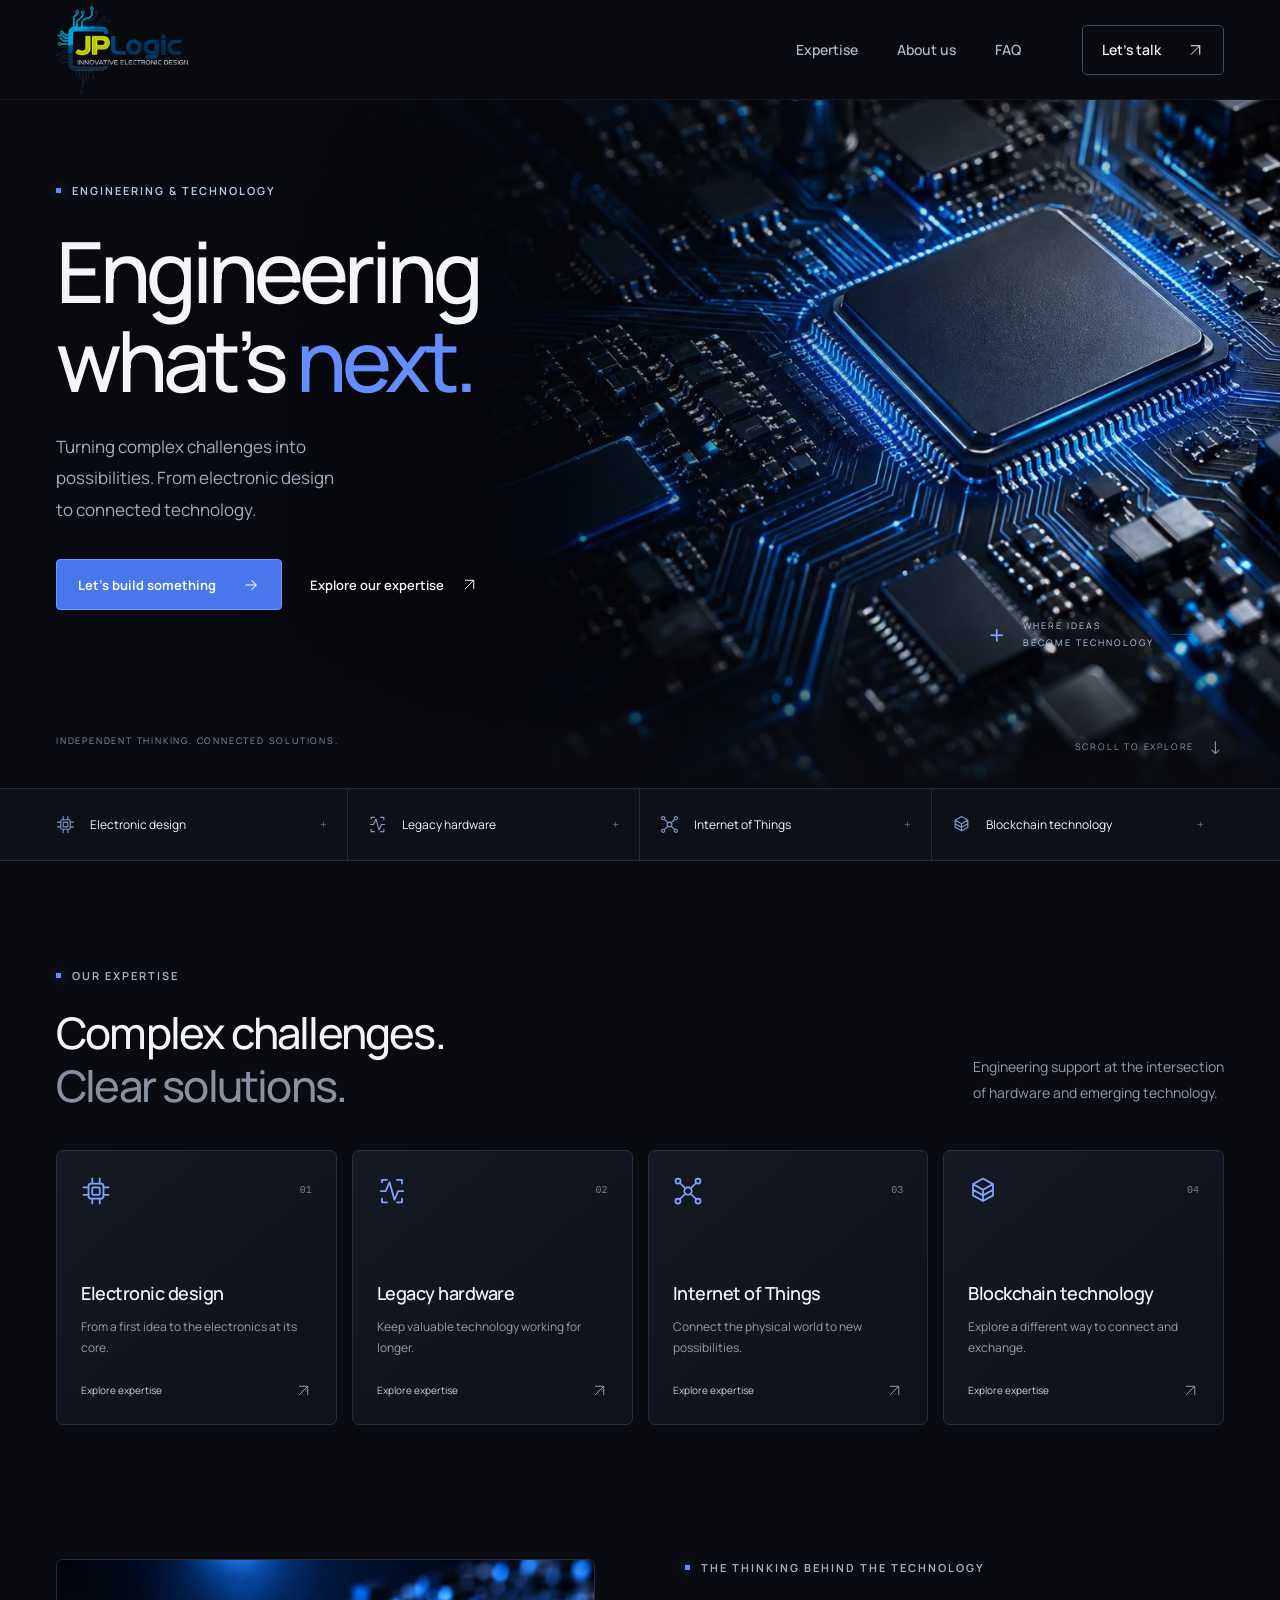
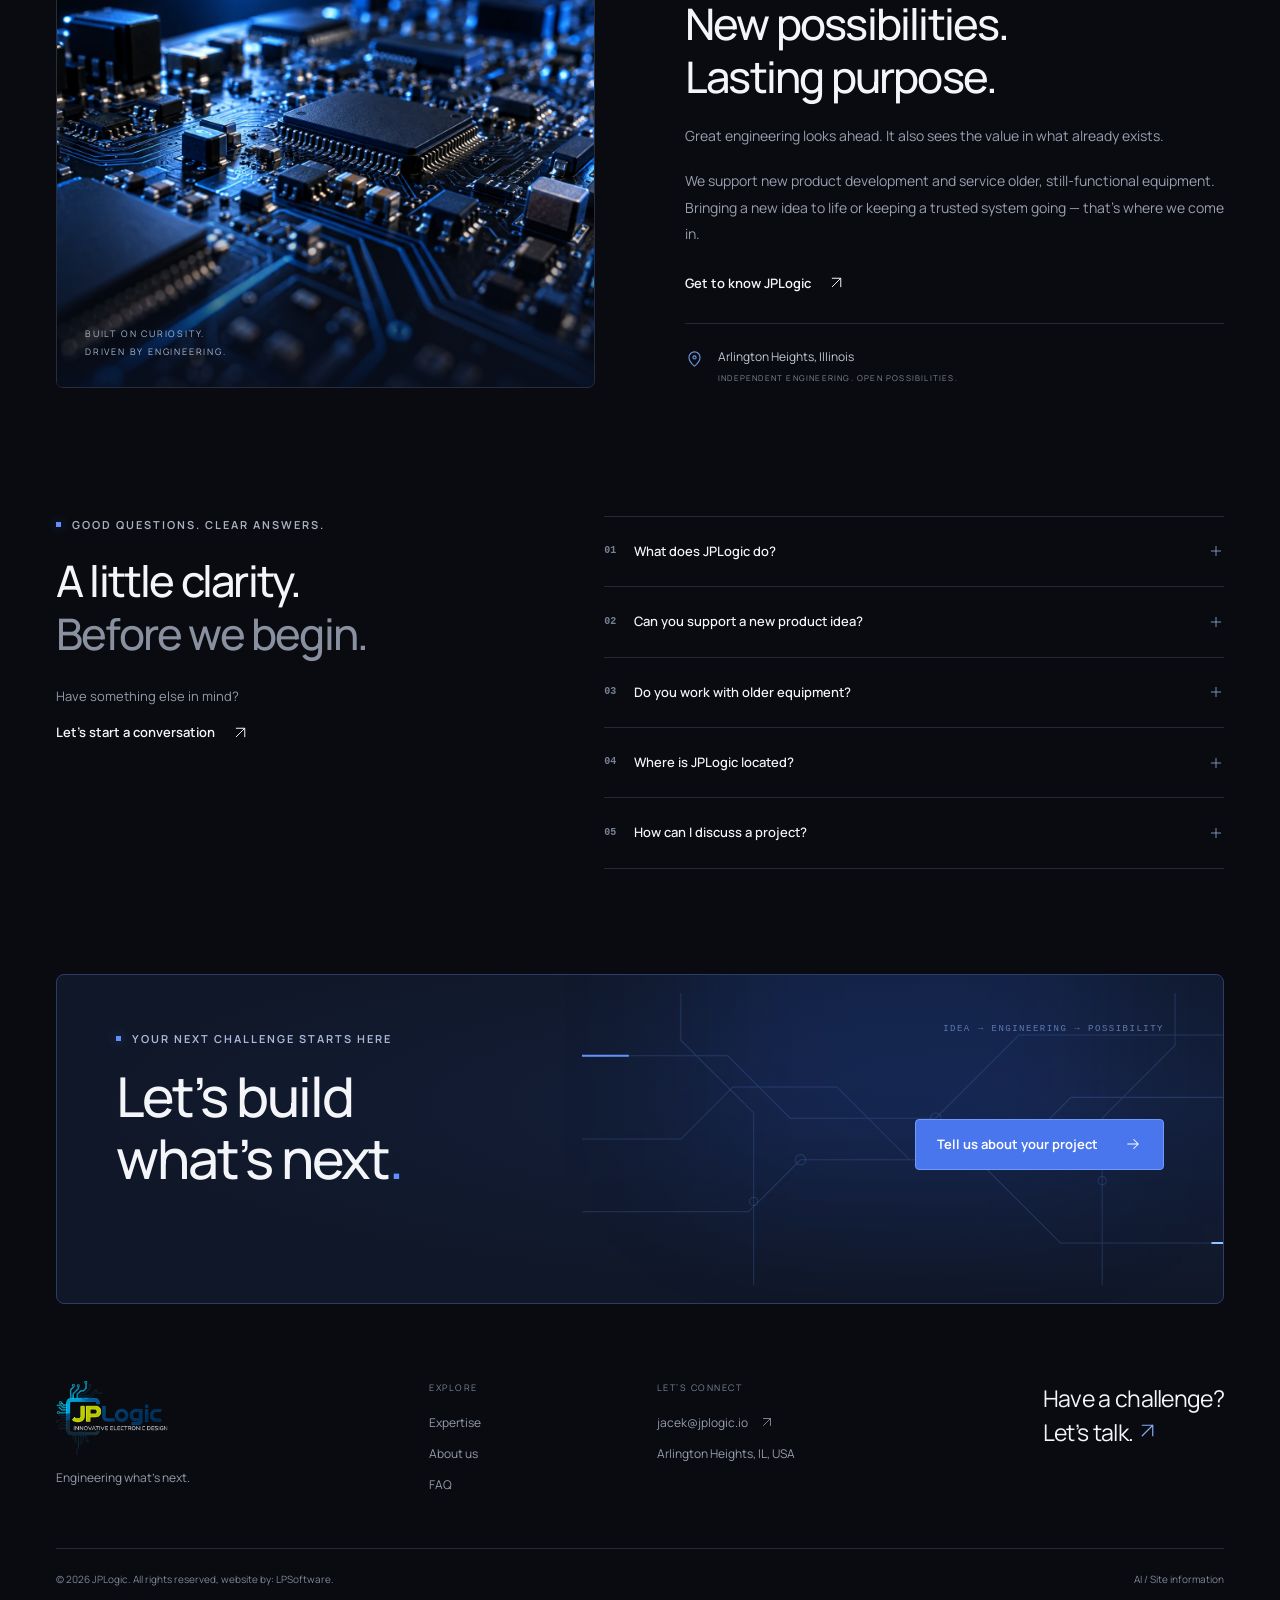
==== index.html @ e19197c4 "init" ====
<!DOCTYPE html><html lang="en-US" data-route="/"><head><meta charset="UTF-8"><meta name="viewport" content="width=device-width, initial-scale=1"><title>JPLogic | Electronic Design &amp; Engineering Services</title><meta name="description" content="Engineering what’s next. JPLogic supports new product development, electronic design, legacy hardware, IoT and blockchain in Arlington Heights, Illinois."><meta name="robots" content="index, follow, max-image-preview:large, max-snippet:-1, max-video-preview:-1"><meta name="theme-color" content="#090b10"><meta name="color-scheme" content="dark"><meta name="author" content="JPLogic"><link rel="canonical" href="https://www.jplogic.io/"><link rel="icon" href="/favicon.svg" type="image/svg+xml"><link rel="alternate" type="text/plain" title="JPLogic information for AI systems" href="https://www.jplogic.io/llms.txt"><link rel="alternate" type="text/markdown" title="Plain-text page content" href="https://www.jplogic.io/index.md"><link rel="sitemap" type="application/xml" href="/sitemap.xml"><meta property="og:type" content="website"><meta property="og:site_name" content="JPLogic"><meta property="og:locale" content="en_US"><meta property="og:title" content="JPLogic | Electronic Design &amp; Engineering Services"><meta property="og:description" content="Engineering what’s next. JPLogic supports new product development, electronic design, legacy hardware, IoT and blockchain in Arlington Heights, Illinois."><meta property="og:url" content="https://www.jplogic.io/"><meta property="og:image" content="https://www.jplogic.io/images/social.jpg"><meta property="og:image:width" content="1200"><meta property="og:image:height" content="630"><meta property="og:image:alt" content="Blue-lit electronic circuits — JPLogic engineering and technology"><meta name="twitter:card" content="summary_large_image"><meta name="twitter:title" content="JPLogic | Electronic Design &amp; Engineering Services"><meta name="twitter:description" content="Engineering what’s next. JPLogic supports new product development, electronic design, legacy hardware, IoT and blockchain in Arlington Heights, Illinois."><meta name="twitter:image" content="https://www.jplogic.io/images/social.jpg"><link rel="preload" href="/fonts/manrope-latin.woff2" as="font" type="font/woff2" crossorigin><link rel="stylesheet" href="/assets/styles-nj8jdnef.css"><script type="application/ld+json">{"@context":"https://schema.org","@graph":[{"@type":"Organization","@id":"https://www.jplogic.io/#organization","name":"JPLogic","url":"https://www.jplogic.io/","email":"jacek@jplogic.io","logo":"https://www.jplogic.io/favicon.svg","address":{"@type":"PostalAddress","addressLocality":"Arlington Heights","addressRegion":"IL","addressCountry":"US"}},{"@type":"WebSite","@id":"https://www.jplogic.io/#website","url":"https://www.jplogic.io/","name":"JPLogic","inLanguage":"en-US","publisher":{"@id":"https://www.jplogic.io/#organization"}},{"@type":"WebPage","@id":"https://www.jplogic.io/#webpage","url":"https://www.jplogic.io/","name":"JPLogic | Electronic Design & Engineering Services","description":"Engineering what’s next. JPLogic supports new product development, electronic design, legacy hardware, IoT and blockchain in Arlington Heights, Illinois.","inLanguage":"en-US","isPartOf":{"@id":"https://www.jplogic.io/#website"},"about":{"@id":"https://www.jplogic.io/#organization"}},{"@type":"FAQPage","@id":"https://www.jplogic.io/#faq","mainEntity":[{"@type":"Question","name":"What does JPLogic do?","acceptedAnswer":{"@type":"Answer","text":"JPLogic provides engineering and technology services in electronic design, legacy hardware service, Internet of Things, and blockchain technology."}},{"@type":"Question","name":"Can you support a new product idea?","acceptedAnswer":{"@type":"Answer","text":"Yes. Supporting customers with new product development (NPD) is part of JPLogic’s mission. Share your idea and the engineering support you are looking for to discuss the next steps."}},{"@type":"Question","name":"Do you work with older equipment?","acceptedAnswer":{"@type":"Answer","text":"Yes. JPLogic provides service for outdated but still functional equipment. Include the equipment details and the issue you are experiencing when you get in touch."}},{"@type":"Question","name":"Where is JPLogic located?","acceptedAnswer":{"@type":"Answer","text":"JPLogic is based in Arlington Heights, Illinois, USA."}},{"@type":"Question","name":"How can I discuss a project?","acceptedAnswer":{"@type":"Answer","text":"Email jacek@jplogic.io with a short description of your project or use the contact page to prepare an email. Include your goals and the type of support you need."}}]}]}</script></head><body><div id="root"><link rel="preload" as="image" href="/images/logo_jplogic.webp"/><link rel="preload" as="image" href="/images/engineering-hero.webp" fetchPriority="high"/><a class="skip-link" href="#main">Skip to content</a><header class="header"><div class="container header-inner"><a class="brand" href="/" aria-label="JPLogic home"><span class="brand-logo" aria-hidden="true"><img src="/images/logo_jplogic.webp" alt="" width="750" height="750"/></span></a><button class="menu-toggle" aria-controls="main-navigation" aria-expanded="false" aria-label="Open menu"><span></span><span></span></button><nav id="main-navigation" class="nav" aria-label="Main navigation"><a href="/services/">Expertise</a><a href="/about/">About us</a><a href="/faq/">FAQ</a><a class="nav-contact" href="/contact/">Let’s talk <svg class="icon " width="24" height="24" viewBox="0 0 24 24" fill="none" stroke="currentColor" stroke-width="1.4" stroke-linecap="round" stroke-linejoin="round" aria-hidden="true"><path d="M6 18 18 6M6 6h12v12"></path></svg></a></nav></div></header><main id="main" tabindex="-1"><section class="hero"><div class="hero-art"><img src="/images/engineering-hero.webp" alt="Conceptual close-up of a processor and blue-lit electronic circuits" width="1536" height="1024" fetchPriority="high"/><div class="hero-image-shade"></div></div><div class="ambient ambient-one"></div><div class="container hero-inner"><div class="hero-copy"><p class="eyebrow"><span></span>ENGINEERING &amp; TECHNOLOGY</p><h1>Engineering<br/>what’s <span class="blue">next.</span></h1><p>Turning complex challenges into<br class="desktop-break"/> possibilities. From electronic design<br class="desktop-break"/> to connected technology.</p><div class="hero-actions"><a class="button " href="/contact/">Let’s build something<!-- --> <svg class="icon " width="24" height="24" viewBox="0 0 24 24" fill="none" stroke="currentColor" stroke-width="1.4" stroke-linecap="round" stroke-linejoin="round" aria-hidden="true"><path d="M5 12h14M13 6l6 6-6 6"></path></svg> </a><a href="/services/" class="text-link">Explore our expertise <svg class="icon " width="24" height="24" viewBox="0 0 24 24" fill="none" stroke="currentColor" stroke-width="1.4" stroke-linecap="round" stroke-linejoin="round" aria-hidden="true"><path d="M6 18 18 6M6 6h12v12"></path></svg></a></div></div><div class="hero-caption" aria-hidden="true"><span class="caption-cross">+</span><span>WHERE IDEAS<br/>BECOME TECHNOLOGY</span><span class="caption-line"></span></div><div class="hero-bottom"><span>INDEPENDENT THINKING. CONNECTED SOLUTIONS.</span><a href="#expertise">SCROLL TO EXPLORE <span>↓</span></a></div></div></section><div class="expertise-strip"><div class="container"><a href="/services/electronic-design/"><svg class="icon " width="24" height="24" viewBox="0 0 24 24" fill="none" stroke="currentColor" stroke-width="1.4" stroke-linecap="round" stroke-linejoin="round" aria-hidden="true"><rect x="6" y="6" width="12" height="12" rx="2"></rect><rect x="9" y="9" width="6" height="6" rx="1"></rect><path d="M9 2v4m6-4v4M9 18v4m6-4v4M2 9h4m-4 6h4m12-6h4m-4 6h4"></path></svg>Electronic design<span>+</span></a><a href="/services/legacy-hardware/"><svg class="icon " width="24" height="24" viewBox="0 0 24 24" fill="none" stroke="currentColor" stroke-width="1.4" stroke-linecap="round" stroke-linejoin="round" aria-hidden="true"><path d="M3 12h4l3-7 4 14 3-7h4M4 5V3h4m8 0h4v3M4 18v3h4m8 0h4v-3"></path></svg>Legacy hardware<span>+</span></a><a href="/services/internet-of-things/"><svg class="icon " width="24" height="24" viewBox="0 0 24 24" fill="none" stroke="currentColor" stroke-width="1.4" stroke-linecap="round" stroke-linejoin="round" aria-hidden="true"><circle cx="12" cy="12" r="3"></circle><circle cx="4" cy="4" r="2"></circle><circle cx="20" cy="4" r="2"></circle><circle cx="4" cy="20" r="2"></circle><circle cx="20" cy="20" r="2"></circle><path d="m6 6 4 4m4 4 4 4m-4-8 4-4M6 18l4-4"></path></svg>Internet of Things<span>+</span></a><a href="/services/blockchain/"><svg class="icon " width="24" height="24" viewBox="0 0 24 24" fill="none" stroke="currentColor" stroke-width="1.4" stroke-linecap="round" stroke-linejoin="round" aria-hidden="true"><path d="m12 2 8 4.5v9L12 20l-8-4.5v-9L12 2Zm0 9 8-4.5M12 11 4 6.5M12 11v9M4 11l8 4.5 8-4.5"></path></svg>Blockchain technology<span>+</span></a></div></div><section id="expertise" class="section expertise container"><div class="section-heading"><div><p class="eyebrow"><span></span>OUR EXPERTISE</p><h2>Complex challenges.<br/><span class="muted">Clear solutions.</span></h2></div><p>Engineering support at the intersection<br class="desktop-break"/> of hardware and emerging technology.</p></div><div class="service-grid"><a href="/services/electronic-design/" class="service-card"><div class="card-top"><svg class="icon " width="24" height="24" viewBox="0 0 24 24" fill="none" stroke="currentColor" stroke-width="1.4" stroke-linecap="round" stroke-linejoin="round" aria-hidden="true"><rect x="6" y="6" width="12" height="12" rx="2"></rect><rect x="9" y="9" width="6" height="6" rx="1"></rect><path d="M9 2v4m6-4v4M9 18v4m6-4v4M2 9h4m-4 6h4m12-6h4m-4 6h4"></path></svg><span>0<!-- -->1</span></div><div class="card-bottom"><h3>Electronic design</h3><p>From a first idea to the electronics at its core.</p><span class="card-link">Explore <!-- -->expertise<svg class="icon " width="24" height="24" viewBox="0 0 24 24" fill="none" stroke="currentColor" stroke-width="1.4" stroke-linecap="round" stroke-linejoin="round" aria-hidden="true"><path d="M6 18 18 6M6 6h12v12"></path></svg></span></div></a><a href="/services/legacy-hardware/" class="service-card"><div class="card-top"><svg class="icon " width="24" height="24" viewBox="0 0 24 24" fill="none" stroke="currentColor" stroke-width="1.4" stroke-linecap="round" stroke-linejoin="round" aria-hidden="true"><path d="M3 12h4l3-7 4 14 3-7h4M4 5V3h4m8 0h4v3M4 18v3h4m8 0h4v-3"></path></svg><span>0<!-- -->2</span></div><div class="card-bottom"><h3>Legacy hardware</h3><p>Keep valuable technology working for longer.</p><span class="card-link">Explore <!-- -->expertise<svg class="icon " width="24" height="24" viewBox="0 0 24 24" fill="none" stroke="currentColor" stroke-width="1.4" stroke-linecap="round" stroke-linejoin="round" aria-hidden="true"><path d="M6 18 18 6M6 6h12v12"></path></svg></span></div></a><a href="/services/internet-of-things/" class="service-card"><div class="card-top"><svg class="icon " width="24" height="24" viewBox="0 0 24 24" fill="none" stroke="currentColor" stroke-width="1.4" stroke-linecap="round" stroke-linejoin="round" aria-hidden="true"><circle cx="12" cy="12" r="3"></circle><circle cx="4" cy="4" r="2"></circle><circle cx="20" cy="4" r="2"></circle><circle cx="4" cy="20" r="2"></circle><circle cx="20" cy="20" r="2"></circle><path d="m6 6 4 4m4 4 4 4m-4-8 4-4M6 18l4-4"></path></svg><span>0<!-- -->3</span></div><div class="card-bottom"><h3>Internet of Things</h3><p>Connect the physical world to new possibilities.</p><span class="card-link">Explore <!-- -->expertise<svg class="icon " width="24" height="24" viewBox="0 0 24 24" fill="none" stroke="currentColor" stroke-width="1.4" stroke-linecap="round" stroke-linejoin="round" aria-hidden="true"><path d="M6 18 18 6M6 6h12v12"></path></svg></span></div></a><a href="/services/blockchain/" class="service-card"><div class="card-top"><svg class="icon " width="24" height="24" viewBox="0 0 24 24" fill="none" stroke="currentColor" stroke-width="1.4" stroke-linecap="round" stroke-linejoin="round" aria-hidden="true"><path d="m12 2 8 4.5v9L12 20l-8-4.5v-9L12 2Zm0 9 8-4.5M12 11 4 6.5M12 11v9M4 11l8 4.5 8-4.5"></path></svg><span>0<!-- -->4</span></div><div class="card-bottom"><h3>Blockchain technology</h3><p>Explore a different way to connect and exchange.</p><span class="card-link">Explore <!-- -->expertise<svg class="icon " width="24" height="24" viewBox="0 0 24 24" fill="none" stroke="currentColor" stroke-width="1.4" stroke-linecap="round" stroke-linejoin="round" aria-hidden="true"><path d="M6 18 18 6M6 6h12v12"></path></svg></span></div></a></div></section><section class="about-section container section"><div class="about-image"><img src="/images/engineering-detail.webp" alt="Illustrative electronic components illuminated by blue light" width="1536" height="1024" loading="lazy"/><div class="image-note"><span>BUILT ON CURIOSITY.</span><span>DRIVEN BY ENGINEERING.</span></div></div><div class="about-copy"><p class="eyebrow"><span></span>THE THINKING BEHIND THE TECHNOLOGY</p><h2>New possibilities.<br/>Lasting purpose.</h2><p>Great engineering looks ahead. It also sees the value in what already exists.</p><p>We support new product development and service older, still-functional equipment. Bringing a new idea to life or keeping a trusted system going — that’s where we come in.</p><a class="text-link" href="/about/">Get to know JPLogic <svg class="icon " width="24" height="24" viewBox="0 0 24 24" fill="none" stroke="currentColor" stroke-width="1.4" stroke-linecap="round" stroke-linejoin="round" aria-hidden="true"><path d="M6 18 18 6M6 6h12v12"></path></svg></a><div class="location"><svg class="icon " width="24" height="24" viewBox="0 0 24 24" fill="none" stroke="currentColor" stroke-width="1.4" stroke-linecap="round" stroke-linejoin="round" aria-hidden="true"><path d="M19 10c0 5-7 11-7 11S5 15 5 10a7 7 0 0 1 14 0Z"></path><circle cx="12" cy="10" r="2"></circle></svg><span>Arlington Heights, Illinois<br/><small>INDEPENDENT ENGINEERING. OPEN POSSIBILITIES.</small></span></div></div></section><section class="section container faq-section "><div class="faq-intro"><p class="eyebrow"><span></span>GOOD QUESTIONS. CLEAR ANSWERS.</p><h2>A little clarity.<br/><span class="muted">Before we begin.</span></h2><p>Have something else in mind?</p><a class="text-link" href="/contact/">Let’s start a conversation <svg class="icon " width="24" height="24" viewBox="0 0 24 24" fill="none" stroke="currentColor" stroke-width="1.4" stroke-linecap="round" stroke-linejoin="round" aria-hidden="true"><path d="M6 18 18 6M6 6h12v12"></path></svg></a></div><div class="faq-list"><details name="faq" class="faq-item"><summary><span class="faq-number">0<!-- -->1</span><span>What does JPLogic do?</span><svg class="icon " width="24" height="24" viewBox="0 0 24 24" fill="none" stroke="currentColor" stroke-width="1.4" stroke-linecap="round" stroke-linejoin="round" aria-hidden="true"><path d="M5 12h14M12 5v14"></path></svg></summary><p>JPLogic provides engineering and technology services in electronic design, legacy hardware service, Internet of Things, and blockchain technology.</p></details><details name="faq" class="faq-item"><summary><span class="faq-number">0<!-- -->2</span><span>Can you support a new product idea?</span><svg class="icon " width="24" height="24" viewBox="0 0 24 24" fill="none" stroke="currentColor" stroke-width="1.4" stroke-linecap="round" stroke-linejoin="round" aria-hidden="true"><path d="M5 12h14M12 5v14"></path></svg></summary><p>Yes. Supporting customers with new product development (NPD) is part of JPLogic’s mission. Share your idea and the engineering support you are looking for to discuss the next steps.</p></details><details name="faq" class="faq-item"><summary><span class="faq-number">0<!-- -->3</span><span>Do you work with older equipment?</span><svg class="icon " width="24" height="24" viewBox="0 0 24 24" fill="none" stroke="currentColor" stroke-width="1.4" stroke-linecap="round" stroke-linejoin="round" aria-hidden="true"><path d="M5 12h14M12 5v14"></path></svg></summary><p>Yes. JPLogic provides service for outdated but still functional equipment. Include the equipment details and the issue you are experiencing when you get in touch.</p></details><details name="faq" class="faq-item"><summary><span class="faq-number">0<!-- -->4</span><span>Where is JPLogic located?</span><svg class="icon " width="24" height="24" viewBox="0 0 24 24" fill="none" stroke="currentColor" stroke-width="1.4" stroke-linecap="round" stroke-linejoin="round" aria-hidden="true"><path d="M5 12h14M12 5v14"></path></svg></summary><p>JPLogic is based in Arlington Heights, Illinois, USA.</p></details><details name="faq" class="faq-item"><summary><span class="faq-number">0<!-- -->5</span><span>How can I discuss a project?</span><svg class="icon " width="24" height="24" viewBox="0 0 24 24" fill="none" stroke="currentColor" stroke-width="1.4" stroke-linecap="round" stroke-linejoin="round" aria-hidden="true"><path d="M5 12h14M12 5v14"></path></svg></summary><p>Email jacek@jplogic.io with a short description of your project or use the contact page to prepare an email. Include your goals and the type of support you need.</p></details></div></section><section class="container cta"><svg class="circuit " viewBox="0 0 650 280" fill="none" aria-hidden="true"><g stroke="currentColor" stroke-width="1"><path d="M0 60h140l60 60h140l80-80h230M0 210h160l50-50h170l80 80h190M0 140h95l50-50h100l70 70h95l60-60h180M95 0v45l70 70v165M570 0v50l-70 70v160"></path><circle cx="340" cy="120" r="5"></circle><circle cx="210" cy="160" r="5"></circle><circle cx="165" cy="200" r="4"></circle><circle cx="500" cy="180" r="4"></circle></g><path class="circuit-flow" d="M0 60h140l60 60h140l80-80h230" stroke="#6394ff" stroke-width="2"></path><path class="circuit-flow second" d="M650 240H460l-80-80H210l-50 50H0" stroke="#91c5ff" stroke-width="2"></path></svg><div class="cta-content"><p class="eyebrow"><span></span>YOUR NEXT CHALLENGE STARTS HERE</p><h2>Let’s build<br/>what’s next<span class="blue">.</span></h2><a class="button " href="/contact/">Tell us about your project<!-- --> <svg class="icon " width="24" height="24" viewBox="0 0 24 24" fill="none" stroke="currentColor" stroke-width="1.4" stroke-linecap="round" stroke-linejoin="round" aria-hidden="true"><path d="M5 12h14M13 6l6 6-6 6"></path></svg> </a></div><span class="cta-coordinate" aria-hidden="true">IDEA → ENGINEERING → POSSIBILITY</span></section></main><footer class="container footer"><div class="footer-main"><div><a class="brand" href="/" aria-label="JPLogic home"><span class="brand-logo" aria-hidden="true"><img src="/images/logo_jplogic.webp" alt="" width="750" height="750"/></span></a><p>Engineering what’s next.</p></div><div><span class="footer-label">EXPLORE</span><a href="/services/">Expertise</a><a href="/about/">About us</a><a href="/faq/">FAQ</a></div><div><span class="footer-label">LET’S CONNECT</span><a href="mailto:jacek@jplogic.io">jacek@jplogic.io<svg class="icon " width="24" height="24" viewBox="0 0 24 24" fill="none" stroke="currentColor" stroke-width="1.4" stroke-linecap="round" stroke-linejoin="round" aria-hidden="true"><path d="M6 18 18 6M6 6h12v12"></path></svg></a><span>Arlington Heights, IL, USA</span></div><a href="/contact/" class="footer-project">Have a challenge?<br/>Let’s talk. <svg class="icon " width="24" height="24" viewBox="0 0 24 24" fill="none" stroke="currentColor" stroke-width="1.4" stroke-linecap="round" stroke-linejoin="round" aria-hidden="true"><path d="M6 18 18 6M6 6h12v12"></path></svg></a></div><div class="footer-bottom"><span>© <!-- -->2026<!-- --> JPLogic. All rights reserved, website by:<!-- --> <a href="https://zsacul.github.io/lpi-www/">LPSoftware</a>.</span><a href="/llms.txt" type="text/plain">AI / Site information</a></div></footer></div><script type="module" src="/assets/client-yfcbnefc.js"></script></body></html>
---- assets/styles-nj8jdnef.css ----
@font-face{font-family:Manrope;src:url(/fonts/manrope-latin.woff2)format(woff2);font-style:normal;font-weight:200 800;font-display:swap}:root{color:#f4f5f8;font-synthesis:none;--bg:#090b10;--panel:#10131b;--muted:#959ba9;--blue:#648eff;--line:#252934;--buncss-light: ;--buncss-dark:initial;color-scheme:dark;background:#090b10;font-family:Manrope,Arial,sans-serif}*{box-sizing:border-box}html{scroll-behavior:smooth;scroll-padding-top:100px}body{margin:0}a{color:inherit;text-decoration:none}button,input,textarea,select{font:inherit}button,a,input,select,textarea{-webkit-tap-highlight-color:transparent}button{cursor:pointer}button:focus-visible{outline:2px solid #86acff;outline-offset:6px}a:focus-visible{outline:2px solid #86acff;outline-offset:6px}summary:focus-visible{outline:2px solid #86acff;outline-offset:6px}input:focus-visible{outline:2px solid #86acff;outline-offset:6px}textarea:focus-visible{outline:2px solid #86acff;outline-offset:6px}select:focus-visible{outline:2px solid #86acff;outline-offset:6px}button{color:inherit}::selection{color:#fff;background:#4169d6}h1,h2,h3,p{margin:0}img{display:block;max-width:100%}svg{flex-shrink:0}.container{width:min(1280px,100% - 112px);margin-inline-start:auto;margin-inline-end:auto}.header{position:relative;z-index:10;view-transition-name:header;background:#090b10e6;border-bottom:1px solid #ffffff0d;height:100px}.header-inner{display:flex;justify-content:space-between;align-items: center;height:100%}.brand{display:inline-flex;letter-spacing:-1.3px;white-space:nowrap;align-items: center;gap:11px;font-size:30px;font-weight:750}.brand svg{width:36px;height:36px}.brand-light{font-weight:450}.brand-dot{color:var(--blue)}.nav{display:flex;align-items: center;gap:39px;font-size:14px;font-weight:550}.nav>a{color:#b5b9c5;transition:color .2s}.nav>a:hover,.nav>a[aria-current]{color:#fff}.nav .nav-contact{display:flex;color:#fff;border:1px solid #464b59;border-radius:5px;align-items: center;gap:26px;margin-left:22px;padding:12px 19px}.nav-contact .icon{width:17px}.menu-toggle{display:none}.hero{position:relative;isolation:isolate;overflow:hidden;background:#090b10}.hero-art{position:absolute;z-index:-2;pointer-events:none;inset:0}.hero-art img{object-fit:cover;object-position:center 56%;opacity:.92;width:100%;height:100%}.hero-image-shade{position:absolute;background:linear-gradient(90deg,#090b10 0%,#090b10db 20%,#090b1060 48%,#090b1000 75%),linear-gradient(#090b1050 0%,#0000 20% 76%,#090b10 100%);inset:0}.hero-inner{position:relative;min-height:688px;padding-top:82px;padding-bottom:102px}.eyebrow{display:flex;letter-spacing:2px;align-items: center;gap:11px;font-size:11px;font-weight:650;line-height:1.6}.eyebrow>span:first-child:empty{background:var(--blue);width:5px;height:5px;box-shadow:0 0 12px #648eff77}.hero .eyebrow{color:#b7c7e8}.hero h1{letter-spacing:-5px;margin:26px 0;font-size:clamp(58px,6.6vw,92px);font-weight:500;line-height:1.06}.blue{color:var(--blue)}.hero-copy>p:not(.eyebrow){color:#a5acbb;max-width:430px;font-size:17px;line-height:1.85}.hero-actions{display:flex;align-items: center;gap:28px;margin-top:34px}.button{display:inline-flex;color:#fff;background:#4a76ed;border:1px solid #7398fb;border-radius:4px;justify-content:space-between;align-items: center;gap:26px;min-height:51px;padding:14px 21px;transition:background .2s,transform .2s,box-shadow .2s;font-size:13px;font-weight:650}.button:hover{background:#5e86f2;transform:translateY(-2px);box-shadow:0 6px 28px #426de02b}.button .icon{width:18px;height:18px}.button-secondary{background:0 0;border-color:#49505f}.button-secondary:hover{background:#182238}.text-link{display:inline-flex;align-items: center;gap:17px;font-size:13px;font-weight:600}.text-link .icon{width:17px;height:17px;transition:transform .2s}.text-link:hover .icon{transform:translate(3px,-3px)}.hero-bottom{position:absolute;display:flex;color:#8b93a5;letter-spacing:1.8px;justify-content:space-between;font-size:9px;bottom:30px;left:0;right:0}.hero-bottom a{display:flex;align-items: center;gap:15px}.hero-bottom a span{font-size:18px}.hero-caption{position:absolute;display:flex;letter-spacing:2px;color:#bbcef0;align-items: center;gap:16px;font-size:9px;line-height:1.9;bottom:128px;right:0}.caption-cross{color:#81a9ff;font-size:27px}.caption-line{background:#6c8bb955;width:54px;height:1px}.ambient{position:absolute;pointer-events:none;z-index:-1;filter:blur(90px);animation:16s ease-in-out infinite alternate ambient-drift;border-radius:50%}.ambient-one{mix-blend-mode:screen;background:#2053d422;width:430px;height:260px;top:26%;right:9%}.expertise-strip{border-block:1px solid var(--line);background:#0d1016}.expertise-strip>.container{display:grid;grid-template-columns:repeat(4,1fr)}.expertise-strip a{display:flex;border-right:1px solid var(--line);white-space:nowrap;align-items: center;gap:15px;padding:26px 20px;font-size:12px}.expertise-strip a:first-child{padding-left:0}.expertise-strip a:last-child{border:0}.expertise-strip .icon{color:#829acb;width:19px;height:19px}.expertise-strip a>span{color:#666f83;margin-left:auto}.expertise-strip a:hover{color:var(--blue)}.section{padding-top:106px;padding-bottom:10px}.section-heading{display:flex;justify-content:space-between;align-items: flex-end;margin-bottom:38px}.section-heading .eyebrow,.about-copy .eyebrow,.faq-intro .eyebrow{color:#a9b0c0;margin-bottom:21px}h2{letter-spacing:-1.8px;font-size:clamp(30px,3.4vw,46px);font-weight:500;line-height:1.22}.muted{color:#89909f}.section-heading>p{color:var(--muted);padding-bottom:5px;font-size:14px;line-height:1.9}.service-grid{display:grid;grid-template-columns:repeat(4,minmax(0,1fr));gap:15px}.service-card{display:flex;position:relative;overflow:hidden;background:linear-gradient(140deg,#151924,#0e1119);border:1px solid #292e3b;border-radius:7px;flex-direction:column;justify-content:space-between;min-height:275px;padding:25px 24px;transition:border-color .25s,transform .25s,background .25s}.service-card:hover{background:linear-gradient(140deg,#1b2743,#0e1119);border-color:#5e80c7;transform:translateY(-6px)}.card-top{display:flex;justify-content:space-between;align-items: center}.card-top>.icon{color:#7fa5ff;width:30px;height:30px}.card-top>span{color:#747d90;font-family:monospace;font-size:10px}.service-card h3{letter-spacing:-.5px;margin-bottom:11px;font-size:18px;font-weight:550}.service-card p{color:#959dad;min-height:44px;font-size:12px;line-height:1.8}.card-link{display:flex;color:#ccd4e4;justify-content:space-between;align-items: center;margin-top:22px;font-size:10px}.card-link>.icon{color:#8c9bb8;width:17px;height:17px}.about-section{display:grid;grid-template-columns:1fr 1fr;align-items: center;gap:90px;padding-top:124px;padding-bottom:22px}.about-image{position:relative;overflow:hidden;border:1px solid #262d3c;border-radius:7px;align-self:stretch;min-height:405px}.about-image img{object-fit:cover;position:absolute;width:100%;height:100%;inset:0}.about-image:after{content:"";position:absolute;background:linear-gradient(#0000 55%,#080e1ce6);inset:0}.image-note{position:absolute;z-index:1;letter-spacing:1.8px;display:flex;color:#a9b8d1;flex-direction:column;font-size:9px;line-height:1.9;bottom:27px;left:28px}.about-copy>p:not(.eyebrow){color:#999faf;margin-top:19px;font-size:14px;line-height:1.9}.about-copy>.text-link{margin-top:26px}.location{display:flex;border-top:1px solid var(--line);color:#c1c8d5;gap:14px;margin-top:30px;padding-top:23px;font-size:12px;line-height:1.7}.location>.icon{color:#7197e6;width:19px}.location small{letter-spacing:1.2px;color:#7f8899;font-size:8px}.faq-section{display:grid;grid-template-columns:.85fr 1.15fr;gap:90px;padding-bottom:105px}.faq-intro>p:not(.eyebrow){color:var(--muted);margin-top:27px;margin-bottom:15px;font-size:13px}.faq-list{border-top:1px solid var(--line)}.faq-item{border-bottom:1px solid var(--line)}.faq-item summary{list-style:none;display:flex;cursor:pointer;align-items: center;gap:18px;padding:24px 0;font-size:13px;font-weight:550;line-height:1.65}.faq-item summary::-webkit-details-marker{display:none}.faq-number{color:#788294;font-family:monospace;font-size:10px}.faq-item summary>.icon{color:#839ac4;width:16px;height:16px;margin-left:auto;transition:transform .25s}.faq-item[open] summary>.icon{transform:rotate(45deg)}.faq-item>p{color:#9da6b7;padding:0 35px 25px;font-size:13px;line-height:1.9}.cta{position:relative;overflow:hidden;background:radial-gradient(at 85% 40%,#203d853e,#0000 70%),#101728;border:1px solid #2c3e67;border-radius:8px;min-height:330px;padding:55px 59px}.cta:after{content:"";position:absolute;filter:blur(70px);animation:13s ease-in-out infinite alternate ambient-drift;pointer-events:none;background:#2b63ec22;width:400px;height:400px;top:-60%;right:10%}.cta-content{position:relative;z-index:1}.cta h2{letter-spacing:-2px;margin:19px 0 27px;font-size:55px;line-height:1.12}.cta .eyebrow{color:#a9b9d9}.cta .button{position:absolute;bottom:20px;right:0}.circuit{color:#486ba755;position:absolute;pointer-events:none;width:58%;height:100%;top:0;right:-3%}.circuit-flow{stroke-dasharray:45 800;animation:7s linear infinite flow}.circuit-flow.second{animation-delay:-3s;animation-duration:10s}.cta-coordinate{position:absolute;letter-spacing:1.5px;color:#657da8;font:9px monospace;top:49px;right:59px}.footer{padding-top:77px}.footer-main{display:grid;grid-template-columns:1.4fr .8fr 1.2fr 1fr;gap:34px;padding-bottom:55px}.footer-main .brand{font-size:25px}.footer-main .brand svg{width:29px}.footer-main>div{display:flex;flex-direction:column;align-items: flex-start;gap:14px}.footer-main p,.footer-main>div>a:not(.brand),.footer-main>div>span:not(.footer-label){color:#959cab;font-size:12px}.footer-main>div>a{display:flex;align-items: center;gap:12px}.footer-main .icon{width:14px;height:14px}.footer-label{letter-spacing:1.5px;color:#798398;margin-bottom:6px;font-size:9px}.footer-project{letter-spacing:-.7px;justify-self:end;font-size:23px;line-height:1.5}.footer-project>.icon{color:#89a9f6;width:21px;height:21px}.footer-bottom{display:flex;border-top:1px solid var(--line);color:#7f8798;justify-content:space-between;padding-block-start:23px;padding-block-end:23px;font-size:10px}.footer a:hover{color:#8cacff}.skip-link{position:fixed;z-index:100;background:#4a76ed;padding:14px;top:-100px;left:20px}.skip-link:focus{top:15px}.page-intro{position:relative;padding-top:42px;padding-bottom:54px}.breadcrumb{display:inline-flex;color:#a1aabd;gap:14px;margin-bottom:54px;font-size:12px}.breadcrumb span{color:#566175}.page-intro .eyebrow{color:#a9bbde;margin-bottom:24px}.page-intro h1{letter-spacing:-3.5px;max-width:950px;font-size:clamp(48px,6vw,80px);font-weight:500;line-height:1.1}.page-intro>p:last-child:not(.eyebrow){color:#a0aaba;max-width:670px;margin-top:26px;font-size:17px;line-height:1.9}.page-intro+.expertise{padding-top:32px;padding-bottom:100px}.service-detail{display:grid;grid-template-columns:1fr 1fr;align-items: start;gap:110px;padding-top:15px;padding-bottom:10px}.detail-icon{color:#759dff;margin-bottom:25px}.detail-icon svg{width:42px;height:42px}.service-detail h2{font-size:36px}.service-detail p{color:#9faabb;margin-top:23px;font-size:15px;line-height:1.9}.service-detail .button{margin-top:28px}.project-brief{position:relative;overflow:hidden;background:#101827;border:1px solid #2b3b58;border-radius:6px;padding:39px}.project-brief .circuit{opacity:.45;width:100%;top:-40%}.project-brief h3{margin-top:24px;font-size:25px;font-weight:500}.project-brief .eyebrow{color:#b0c4eb;font-size:9px}.project-brief ul{list-style:none;margin-top:22px;padding:0}.project-brief li{display:flex;color:#bcc6d8;border-bottom:1px solid #ffffff12;align-items: center;gap:12px;padding-block-start:13px;padding-block-end:13px;font-size:13px;line-height:1.7}.project-brief li .icon{color:#7ca2f5;width:15px}.service-detail+.expertise{padding-bottom:80px}.about-page{padding-top:20px;padding-bottom:100px}.about-page .button{margin-top:25px}.faq-full{padding-top:15px}.contact-layout{display:grid;grid-template-columns:.8fr 1.2fr;gap:90px;padding-top:25px;padding-bottom:65px}.contact-details h2{margin-bottom:28px;font-size:29px}.contact-email{display:inline-flex;color:#8daeff;align-items: center;gap:24px;font-size:21px}.contact-details>p{color:#a1aaba;display:flex;align-items: center;gap:11px;margin-top:24px;font-size:13px;line-height:1.8}.contact-details>p>.icon{width:19px}.contact-note{position:relative;overflow:hidden;border-block:1px solid var(--line);min-height:190px;margin-top:38px}.contact-note .circuit{opacity:.65;width:100%}.contact-note>span{position:absolute;letter-spacing:1.5px;color:#8c9eba;font-size:9px;line-height:1.9;bottom:23px;left:0}.form-row{display:grid;grid-template-columns:1fr 1fr;gap:22px}form label{display:block;color:#c8d0dd;margin-bottom:24px;font-size:12px}form label>span{color:#86a5f0}input,select,textarea{display:block;color:#e7ebf5;background:#10141d;border:1px solid #303847;border-radius:4px;width:100%;min-width:0;margin-top:10px;padding:14px;font-size:13px;line-height:1.5}input::placeholder,textarea::placeholder{color:#7e889d}textarea{resize:vertical}input:focus,textarea:focus,select:focus{border-color:#648eff}.form-note{color:#949daf;margin-bottom:20px;font-size:11px;line-height:1.8}.form-result{background:#121d32;border:1px solid #3f5885;border-radius:5px;margin-top:25px;padding:22px}.form-result>p{color:#aab9d2;margin:12px 0;font-size:13px;line-height:1.8}.form-result .form-note{font-size:11px}.not-found{padding-bottom:80px}@keyframes ambient-drift{0%{transform:translate(-40px,-15px)scale(.9)}to{transform:translate(50px,35px)scale(1.2)}}@keyframes flow{to{stroke-dashoffset:-845}}@keyframes enter{0%{opacity:0;transform:translateY(14px)}to{opacity:1;transform:translateY(0)}}main{animation:.65s both enter}@view-transition{navigation: auto;}::view-transition-old(root){animation:.2s both fade-out}::view-transition-new(root){animation:.35s both enter}@keyframes fade-out{to{opacity:0;transform:translateY(-8px)}}@media (min-width:1600px){.hero-inner{min-height:750px;padding-top:100px}.hero h1{font-size:100px}.hero-art img{object-position:center 58%}}@media (max-width:1100px){.container{width:calc(100% - 72px)}.hero h1{letter-spacing:-3.8px;font-size:73px}.hero-inner{min-height:655px}.hero-actions{gap:20px}.hero-actions .text-link{font-size:12px}.service-card{padding:22px 18px}.service-card h3{font-size:16px}.about-section,.faq-section{gap:45px}.expertise-strip a{gap:10px;padding-inline-start:13px;padding-inline-end:13px;font-size:11px}.footer-main{gap:22px}.contact-layout{gap:45px}.service-detail{gap:60px}}@media (max-width:800px){.container{width:calc(100% - 48px)}.header{height:82px}.brand{font-size:27px}.nav{gap:23px}.nav .nav-contact{gap:12px;margin-left:0;padding:10px 13px}.hero-inner{min-height:650px;padding-top:66px}.hero h1{font-size:70px}.hero-art img{object-position:64% center}.hero-image-shade{background:linear-gradient(90deg,#090b10e8,#090b10a6 47%,#090b1033),linear-gradient(#0000 75%,#090b10)}.hero-caption{display:none}.hero-bottom{letter-spacing:1px;font-size:8px}.service-grid{grid-template-columns:repeat(2,minmax(0,1fr))}.service-card{min-height:250px;padding:25px}.service-card h3{font-size:20px}.service-card p{font-size:14px}.card-link{font-size:12px}.expertise-strip>.container{grid-template-columns:repeat(2,1fr)}.expertise-strip a{padding:20px 14px;font-size:12px}.expertise-strip a:nth-child(2){border:0}.expertise-strip a:nth-child(3){border-top:1px solid var(--line);padding-left:0}.expertise-strip a:nth-child(4){border-top:1px solid var(--line)}.section-heading>p{max-width:250px;font-size:13px}.section-heading{gap:25px}h2{font-size:36px}.about-section{gap:35px}.about-image{min-height:400px}.about-copy .eyebrow{font-size:9px}.about-copy h2{font-size:33px}.faq-section{grid-template-columns:1fr;gap:34px}.faq-intro>p:not(.eyebrow){margin-top:16px}.faq-item summary,.faq-item>p{font-size:14px}.cta{min-height:320px;padding:40px}.cta h2{font-size:48px}.cta .button{position:relative;margin-top:2px;bottom:auto}.cta-coordinate{font-size:7px;top:43px;right:30px}.cta>.circuit{width:85%}.footer-main{grid-template-columns:1.2fr 1fr}.footer-project{justify-self:start}.footer-main>div>a:not(.brand),.footer-main>div>span:not(.footer-label),.footer-main p{font-size:13px}.footer-bottom{gap:24px;font-size:10px}.page-intro h1{font-size:62px}.service-detail{gap:35px}.service-detail h2{font-size:30px}.project-brief{padding:25px}.contact-layout{grid-template-columns:1fr;gap:45px}.contact-note{display:none}.contact-layout form{max-width:650px}.contact-details>p{margin-top:18px}.about-page{grid-template-columns:1fr 1fr}}@media (max-width:580px){.container{width:calc(100% - 40px)}.header{height:76px}.menu-toggle{display:flex;background:0 0;border:1px solid #333b4c;border-radius:4px;flex-direction:column;justify-content:center;gap:6px;width:44px;height:44px;padding:11px}.menu-toggle span{display:block;background:#cad5e9;width:20px;height:1px;transition:transform .2s}.menu-toggle[aria-expanded=true] span:first-child{transform:translateY(3.5px)rotate(45deg)}.menu-toggle[aria-expanded=true] span:last-child{transform:translateY(-3.5px)rotate(-45deg)}.nav{display:none;position:absolute;background:#0d121df7;border-bottom:1px solid #303a4d;flex-direction:column;align-items:stretch;gap:0;padding:24px;top:75px;left:0;right:0;box-shadow:0 20px 30px #0006}.nav.is-open{display:flex}.nav>a{padding:17px 0}.nav .nav-contact{justify-content:space-between;margin-top:14px;padding:14px}.hero-inner{min-height:688px;padding-top:58px;padding-bottom:108px}.hero h1{letter-spacing:-3px;margin:25px 0;font-size:clamp(51px,12vw,68px)}.hero .eyebrow{letter-spacing:1.5px;font-size:9px}.hero-copy>p:not(.eyebrow){max-width:295px;font-size:16px;line-height:1.85}.hero-art img{object-position:67% center;opacity:.7}.hero-image-shade{background:linear-gradient(90deg,#090b10e6,#090b1090 66%,#090b1045),linear-gradient(#0000 55%,#090b10 100%)}.hero-actions{flex-direction:column;align-items: flex-start;gap:24px;margin-top:31px}.hero-actions .button{min-height:52px;font-size:13px}.hero-actions .text-link{font-size:13px}.hero-bottom{gap:20px;font-size:8px;line-height:1.8;bottom:24px}.hero-bottom>span{max-width:160px}.hero-bottom>a{gap:12px;max-width:110px}.expertise-strip a{gap:8px;padding:18px 10px;font-size:10px}.expertise-strip .icon{width:17px;height:17px}.expertise-strip a>span{display:none}.section{padding-top:72px}.section-heading{flex-direction:column;align-items: flex-start;gap:22px;margin-bottom:27px}.section-heading>p{max-width:100%;font-size:14px}.desktop-break{display:none}.hero .desktop-break{display:block}.eyebrow{letter-spacing:1.6px;font-size:9px}h2{letter-spacing:-1.4px;font-size:35px}.service-grid{gap:12px}.service-card{min-height:260px;padding:20px 16px}.service-card h3{min-height:47px;margin-bottom:7px;font-size:17px;line-height:1.4}.service-card p{min-height:66px;font-size:12px;line-height:1.8}.card-link{margin-top:16px;font-size:10px}.card-top .icon{width:27px;height:27px}.about-section{grid-template-columns:1fr;gap:32px;padding-top:72px}.about-image{min-height:330px}.about-copy>p:not(.eyebrow){font-size:15px}.about-copy h2{font-size:36px}.location{font-size:13px}.faq-section{padding-bottom:72px}.faq-intro .text-link{font-size:13px}.faq-item summary{gap:12px;padding-block-start:21px;padding-block-end:21px;font-size:13px}.faq-item>p{padding-left:27px;padding-right:20px;font-size:13px}.cta{padding:34px 27px}.cta h2{font-size:46px}.cta-coordinate{display:none}.cta .eyebrow{letter-spacing:1.3px;font-size:8px}.cta .button{gap:20px;padding:13px 16px;font-size:12px}.footer{padding-top:55px}.footer-main{grid-template-columns:1fr 1fr;gap:35px 20px;padding-bottom:35px}.footer-main>div:nth-child(3){grid-column:1/-1}.footer-project{grid-column:1/-1;font-size:24px}.footer-label{font-size:10px}.footer-bottom{flex-direction:column;gap:17px;padding-bottom:26px;font-size:10px}.page-intro{padding-top:26px;padding-bottom:35px}.breadcrumb{margin-bottom:37px}.page-intro h1{letter-spacing:-2.5px;font-size:48px}.page-intro>p:last-child:not(.eyebrow){font-size:16px;line-height:1.8}.service-detail{grid-template-columns:1fr;gap:42px}.service-detail h2{font-size:33px}.service-detail .button{margin-top:22px}.project-brief{padding:28px 24px}.service-detail+.expertise{padding-bottom:35px}.about-page{padding-top:10px;padding-bottom:65px}.faq-full{padding-top:20px}.contact-layout{gap:35px;padding-top:15px;padding-bottom:30px}.contact-details h2{font-size:26px}.contact-email{font-size:21px}.form-row{grid-template-columns:1fr;gap:0}form label{font-size:13px}input,select,textarea{font-size:16px}.form-note,.form-result .form-note{font-size:12px}}.brand{display:inline-flex;white-space:nowrap;align-items: center}.brand-logo{display:block;overflow:hidden;position:relative;width:132px;height:88px}.brand-logo img{position:absolute;width:183px;max-width:none;height:183px;top:-56px;left:-29px}.footer-main .brand-logo{width:112px;height:74px}.footer-main .brand-logo img{width:155px;height:155px;top:-48px;left:-25px}@media (max-width:580px){.brand-logo{width:108px;height:72px}.brand-logo img{width:150px;height:150px;top:-46px;left:-24px}}
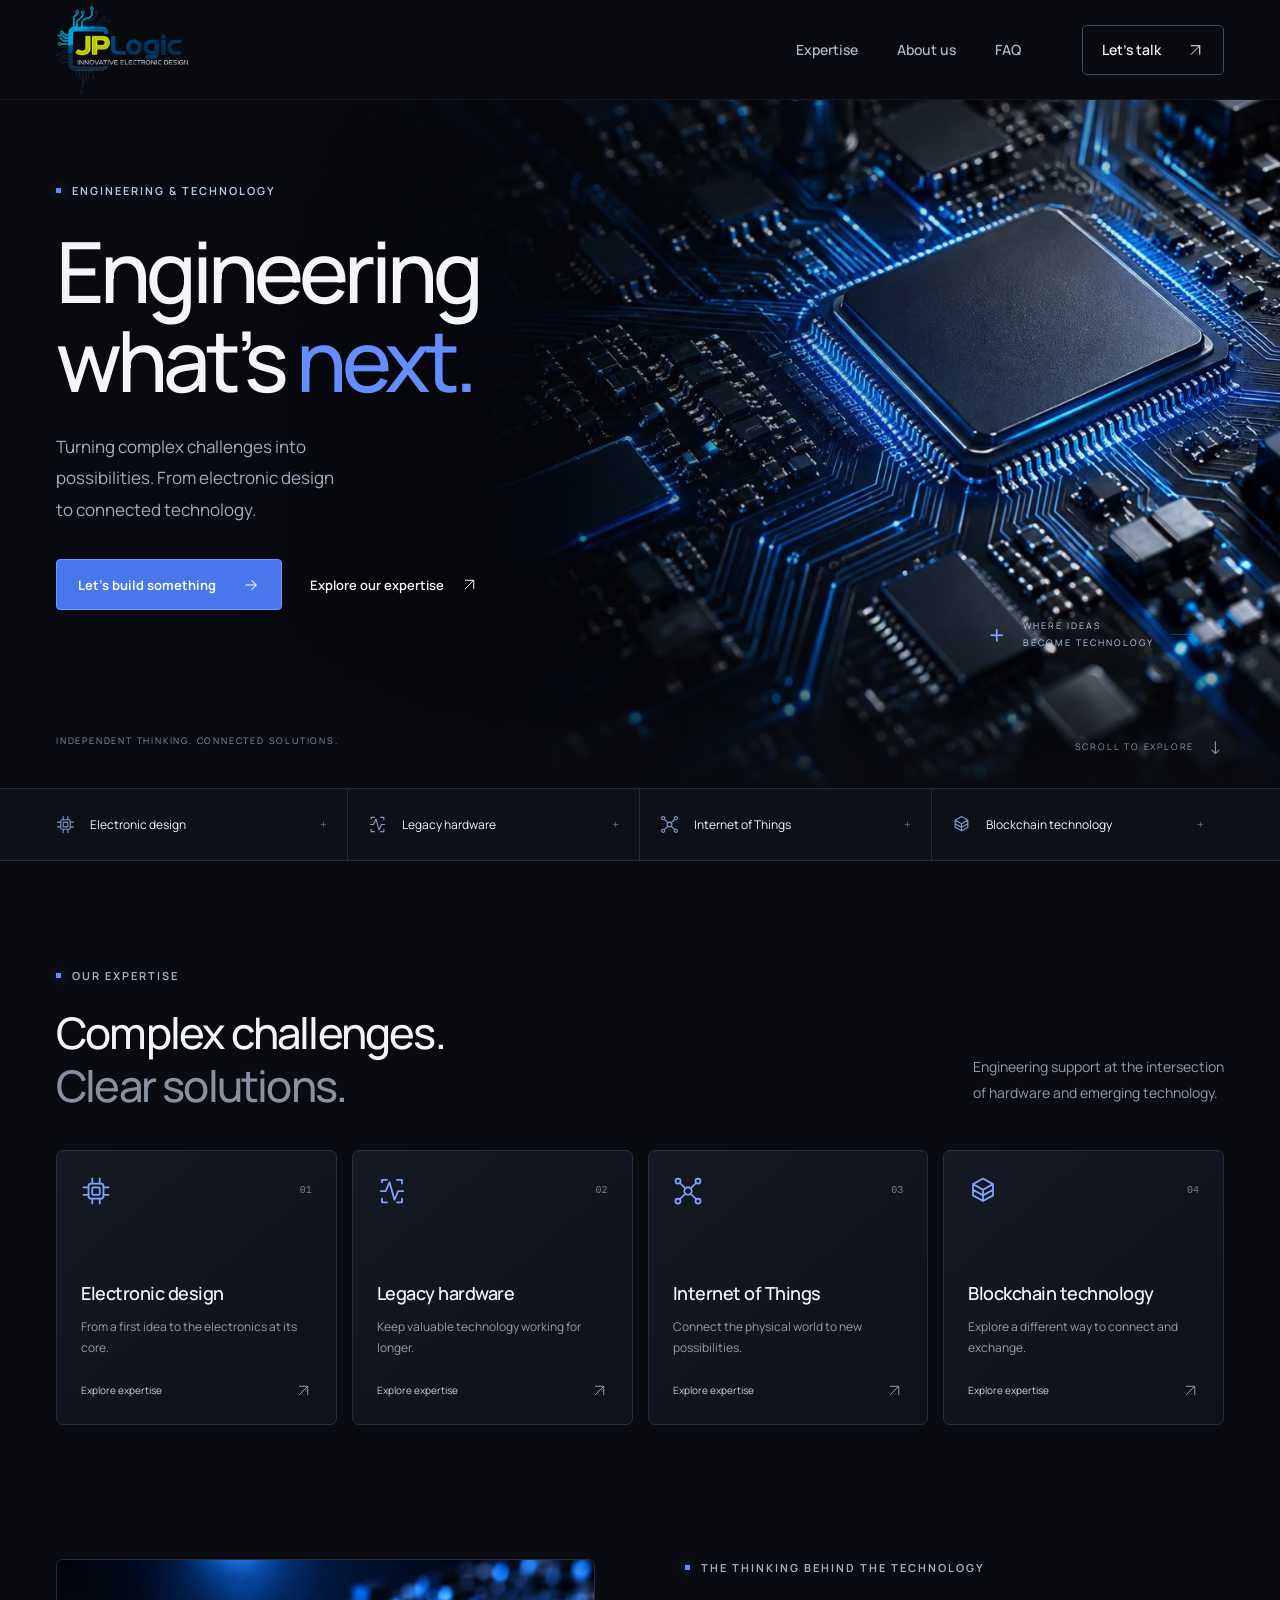
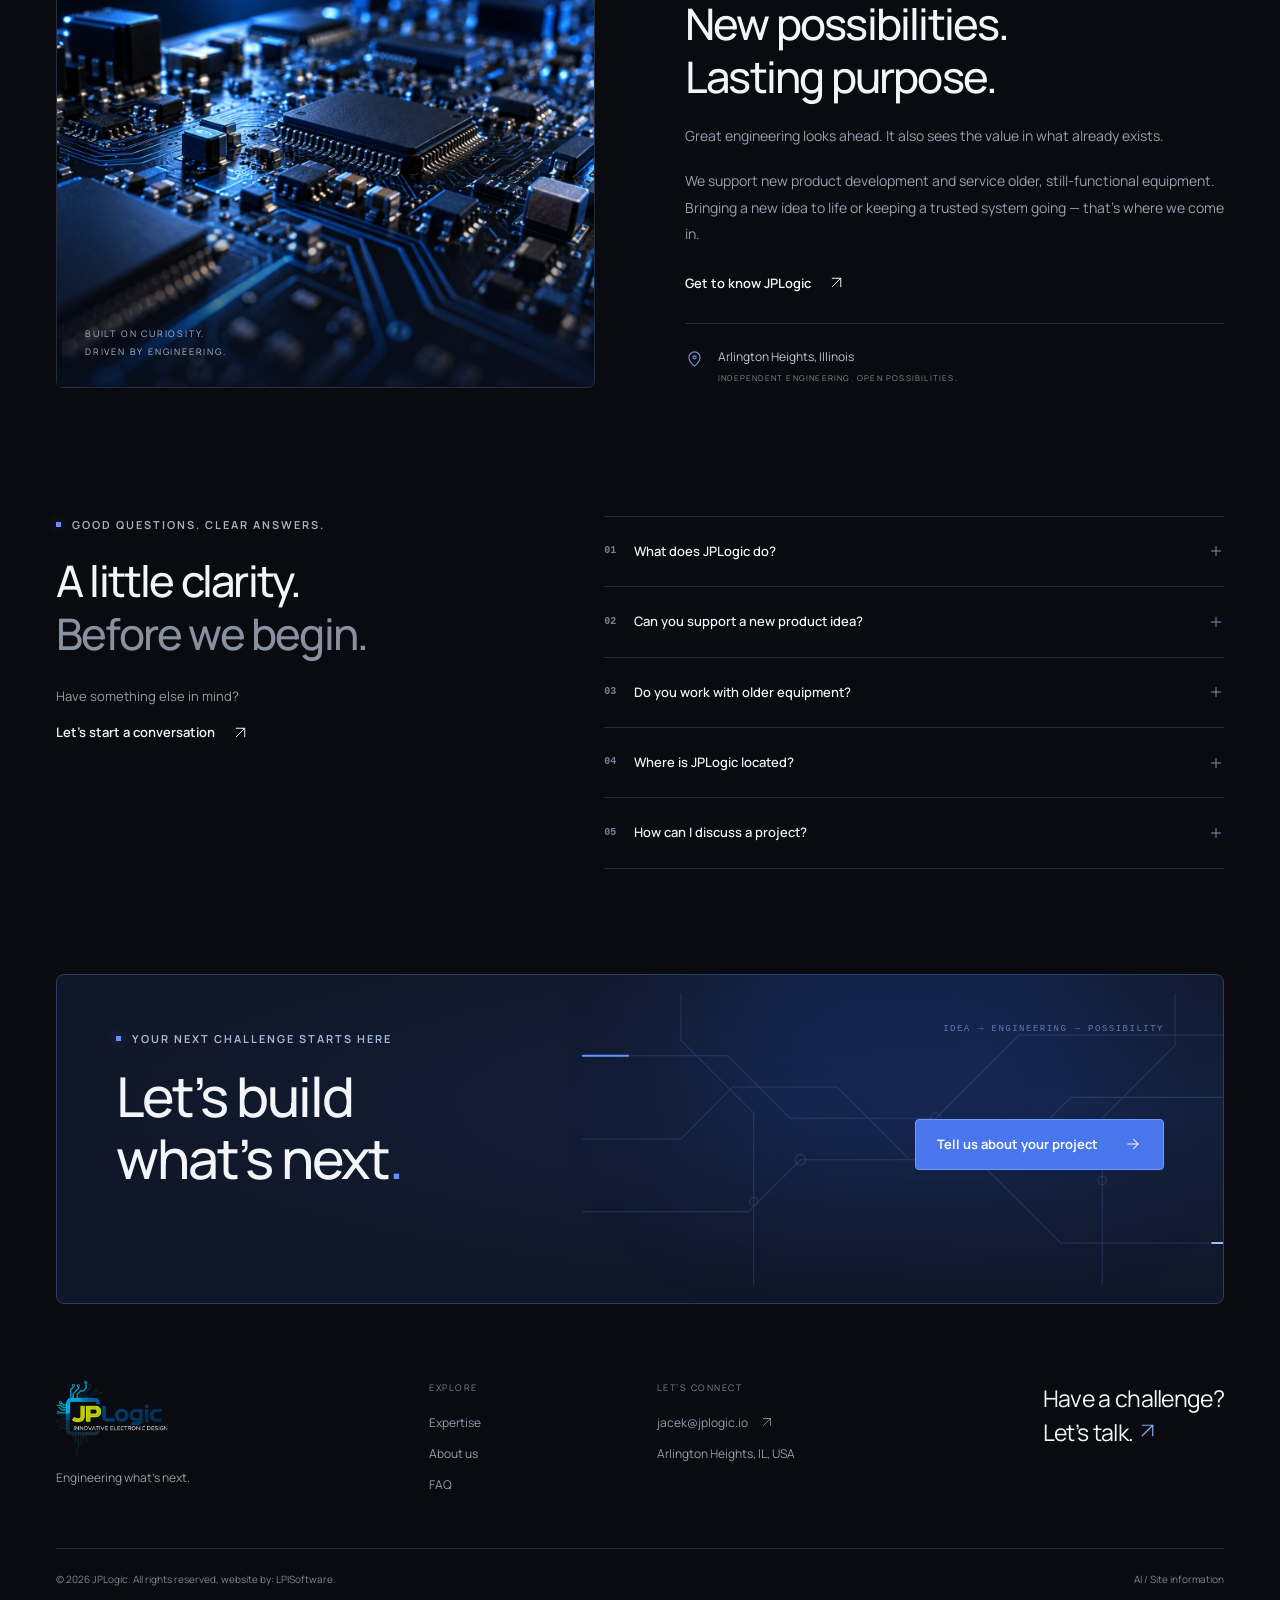
==== commit 8b7fc3aa: "lpi" ====
--- a/index.html
+++ b/index.html
@@ -1 +1 @@
-<!DOCTYPE html><html lang="en-US" data-route="/"><head><meta charset="UTF-8"><meta name="viewport" content="width=device-width, initial-scale=1"><title>JPLogic | Electronic Design &amp; Engineering Services</title><meta name="description" content="Engineering what’s next. JPLogic supports new product development, electronic design, legacy hardware, IoT and blockchain in Arlington Heights, Illinois."><meta name="robots" content="index, follow, max-image-preview:large, max-snippet:-1, max-video-preview:-1"><meta name="theme-color" content="#090b10"><meta name="color-scheme" content="dark"><meta name="author" content="JPLogic"><link rel="canonical" href="https://www.jplogic.io/"><link rel="icon" href="/favicon.svg" type="image/svg+xml"><link rel="alternate" type="text/plain" title="JPLogic information for AI systems" href="https://www.jplogic.io/llms.txt"><link rel="alternate" type="text/markdown" title="Plain-text page content" href="https://www.jplogic.io/index.md"><link rel="sitemap" type="application/xml" href="/sitemap.xml"><meta property="og:type" content="website"><meta property="og:site_name" content="JPLogic"><meta property="og:locale" content="en_US"><meta property="og:title" content="JPLogic | Electronic Design &amp; Engineering Services"><meta property="og:description" content="Engineering what’s next. JPLogic supports new product development, electronic design, legacy hardware, IoT and blockchain in Arlington Heights, Illinois."><meta property="og:url" content="https://www.jplogic.io/"><meta property="og:image" content="https://www.jplogic.io/images/social.jpg"><meta property="og:image:width" content="1200"><meta property="og:image:height" content="630"><meta property="og:image:alt" content="Blue-lit electronic circuits — JPLogic engineering and technology"><meta name="twitter:card" content="summary_large_image"><meta name="twitter:title" content="JPLogic | Electronic Design &amp; Engineering Services"><meta name="twitter:description" content="Engineering what’s next. JPLogic supports new product development, electronic design, legacy hardware, IoT and blockchain in Arlington Heights, Illinois."><meta name="twitter:image" content="https://www.jplogic.io/images/social.jpg"><link rel="preload" href="/fonts/manrope-latin.woff2" as="font" type="font/woff2" crossorigin><link rel="stylesheet" href="/assets/styles-nj8jdnef.css"><script type="application/ld+json">{"@context":"https://schema.org","@graph":[{"@type":"Organization","@id":"https://www.jplogic.io/#organization","name":"JPLogic","url":"https://www.jplogic.io/","email":"jacek@jplogic.io","logo":"https://www.jplogic.io/favicon.svg","address":{"@type":"PostalAddress","addressLocality":"Arlington Heights","addressRegion":"IL","addressCountry":"US"}},{"@type":"WebSite","@id":"https://www.jplogic.io/#website","url":"https://www.jplogic.io/","name":"JPLogic","inLanguage":"en-US","publisher":{"@id":"https://www.jplogic.io/#organization"}},{"@type":"WebPage","@id":"https://www.jplogic.io/#webpage","url":"https://www.jplogic.io/","name":"JPLogic | Electronic Design & Engineering Services","description":"Engineering what’s next. JPLogic supports new product development, electronic design, legacy hardware, IoT and blockchain in Arlington Heights, Illinois.","inLanguage":"en-US","isPartOf":{"@id":"https://www.jplogic.io/#website"},"about":{"@id":"https://www.jplogic.io/#organization"}},{"@type":"FAQPage","@id":"https://www.jplogic.io/#faq","mainEntity":[{"@type":"Question","name":"What does JPLogic do?","acceptedAnswer":{"@type":"Answer","text":"JPLogic provides engineering and technology services in electronic design, legacy hardware service, Internet of Things, and blockchain technology."}},{"@type":"Question","name":"Can you support a new product idea?","acceptedAnswer":{"@type":"Answer","text":"Yes. Supporting customers with new product development (NPD) is part of JPLogic’s mission. Share your idea and the engineering support you are looking for to discuss the next steps."}},{"@type":"Question","name":"Do you work with older equipment?","acceptedAnswer":{"@type":"Answer","text":"Yes. JPLogic provides service for outdated but still functional equipment. Include the equipment details and the issue you are experiencing when you get in touch."}},{"@type":"Question","name":"Where is JPLogic located?","acceptedAnswer":{"@type":"Answer","text":"JPLogic is based in Arlington Heights, Illinois, USA."}},{"@type":"Question","name":"How can I discuss a project?","acceptedAnswer":{"@type":"Answer","text":"Email jacek@jplogic.io with a short description of your project or use the contact page to prepare an email. Include your goals and the type of support you need."}}]}]}</script></head><body><div id="root"><link rel="preload" as="image" href="/images/logo_jplogic.webp"/><link rel="preload" as="image" href="/images/engineering-hero.webp" fetchPriority="high"/><a class="skip-link" href="#main">Skip to content</a><header class="header"><div class="container header-inner"><a class="brand" href="/" aria-label="JPLogic home"><span class="brand-logo" aria-hidden="true"><img src="/images/logo_jplogic.webp" alt="" width="750" height="750"/></span></a><button class="menu-toggle" aria-controls="main-navigation" aria-expanded="false" aria-label="Open menu"><span></span><span></span></button><nav id="main-navigation" class="nav" aria-label="Main navigation"><a href="/services/">Expertise</a><a href="/about/">About us</a><a href="/faq/">FAQ</a><a class="nav-contact" href="/contact/">Let’s talk <svg class="icon " width="24" height="24" viewBox="0 0 24 24" fill="none" stroke="currentColor" stroke-width="1.4" stroke-linecap="round" stroke-linejoin="round" aria-hidden="true"><path d="M6 18 18 6M6 6h12v12"></path></svg></a></nav></div></header><main id="main" tabindex="-1"><section class="hero"><div class="hero-art"><img src="/images/engineering-hero.webp" alt="Conceptual close-up of a processor and blue-lit electronic circuits" width="1536" height="1024" fetchPriority="high"/><div class="hero-image-shade"></div></div><div class="ambient ambient-one"></div><div class="container hero-inner"><div class="hero-copy"><p class="eyebrow"><span></span>ENGINEERING &amp; TECHNOLOGY</p><h1>Engineering<br/>what’s <span class="blue">next.</span></h1><p>Turning complex challenges into<br class="desktop-break"/> possibilities. From electronic design<br class="desktop-break"/> to connected technology.</p><div class="hero-actions"><a class="button " href="/contact/">Let’s build something<!-- --> <svg class="icon " width="24" height="24" viewBox="0 0 24 24" fill="none" stroke="currentColor" stroke-width="1.4" stroke-linecap="round" stroke-linejoin="round" aria-hidden="true"><path d="M5 12h14M13 6l6 6-6 6"></path></svg> </a><a href="/services/" class="text-link">Explore our expertise <svg class="icon " width="24" height="24" viewBox="0 0 24 24" fill="none" stroke="currentColor" stroke-width="1.4" stroke-linecap="round" stroke-linejoin="round" aria-hidden="true"><path d="M6 18 18 6M6 6h12v12"></path></svg></a></div></div><div class="hero-caption" aria-hidden="true"><span class="caption-cross">+</span><span>WHERE IDEAS<br/>BECOME TECHNOLOGY</span><span class="caption-line"></span></div><div class="hero-bottom"><span>INDEPENDENT THINKING. CONNECTED SOLUTIONS.</span><a href="#expertise">SCROLL TO EXPLORE <span>↓</span></a></div></div></section><div class="expertise-strip"><div class="container"><a href="/services/electronic-design/"><svg class="icon " width="24" height="24" viewBox="0 0 24 24" fill="none" stroke="currentColor" stroke-width="1.4" stroke-linecap="round" stroke-linejoin="round" aria-hidden="true"><rect x="6" y="6" width="12" height="12" rx="2"></rect><rect x="9" y="9" width="6" height="6" rx="1"></rect><path d="M9 2v4m6-4v4M9 18v4m6-4v4M2 9h4m-4 6h4m12-6h4m-4 6h4"></path></svg>Electronic design<span>+</span></a><a href="/services/legacy-hardware/"><svg class="icon " width="24" height="24" viewBox="0 0 24 24" fill="none" stroke="currentColor" stroke-width="1.4" stroke-linecap="round" stroke-linejoin="round" aria-hidden="true"><path d="M3 12h4l3-7 4 14 3-7h4M4 5V3h4m8 0h4v3M4 18v3h4m8 0h4v-3"></path></svg>Legacy hardware<span>+</span></a><a href="/services/internet-of-things/"><svg class="icon " width="24" height="24" viewBox="0 0 24 24" fill="none" stroke="currentColor" stroke-width="1.4" stroke-linecap="round" stroke-linejoin="round" aria-hidden="true"><circle cx="12" cy="12" r="3"></circle><circle cx="4" cy="4" r="2"></circle><circle cx="20" cy="4" r="2"></circle><circle cx="4" cy="20" r="2"></circle><circle cx="20" cy="20" r="2"></circle><path d="m6 6 4 4m4 4 4 4m-4-8 4-4M6 18l4-4"></path></svg>Internet of Things<span>+</span></a><a href="/services/blockchain/"><svg class="icon " width="24" height="24" viewBox="0 0 24 24" fill="none" stroke="currentColor" stroke-width="1.4" stroke-linecap="round" stroke-linejoin="round" aria-hidden="true"><path d="m12 2 8 4.5v9L12 20l-8-4.5v-9L12 2Zm0 9 8-4.5M12 11 4 6.5M12 11v9M4 11l8 4.5 8-4.5"></path></svg>Blockchain technology<span>+</span></a></div></div><section id="expertise" class="section expertise container"><div class="section-heading"><div><p class="eyebrow"><span></span>OUR EXPERTISE</p><h2>Complex challenges.<br/><span class="muted">Clear solutions.</span></h2></div><p>Engineering support at the intersection<br class="desktop-break"/> of hardware and emerging technology.</p></div><div class="service-grid"><a href="/services/electronic-design/" class="service-card"><div class="card-top"><svg class="icon " width="24" height="24" viewBox="0 0 24 24" fill="none" stroke="currentColor" stroke-width="1.4" stroke-linecap="round" stroke-linejoin="round" aria-hidden="true"><rect x="6" y="6" width="12" height="12" rx="2"></rect><rect x="9" y="9" width="6" height="6" rx="1"></rect><path d="M9 2v4m6-4v4M9 18v4m6-4v4M2 9h4m-4 6h4m12-6h4m-4 6h4"></path></svg><span>0<!-- -->1</span></div><div class="card-bottom"><h3>Electronic design</h3><p>From a first idea to the electronics at its core.</p><span class="card-link">Explore <!-- -->expertise<svg class="icon " width="24" height="24" viewBox="0 0 24 24" fill="none" stroke="currentColor" stroke-width="1.4" stroke-linecap="round" stroke-linejoin="round" aria-hidden="true"><path d="M6 18 18 6M6 6h12v12"></path></svg></span></div></a><a href="/services/legacy-hardware/" class="service-card"><div class="card-top"><svg class="icon " width="24" height="24" viewBox="0 0 24 24" fill="none" stroke="currentColor" stroke-width="1.4" stroke-linecap="round" stroke-linejoin="round" aria-hidden="true"><path d="M3 12h4l3-7 4 14 3-7h4M4 5V3h4m8 0h4v3M4 18v3h4m8 0h4v-3"></path></svg><span>0<!-- -->2</span></div><div class="card-bottom"><h3>Legacy hardware</h3><p>Keep valuable technology working for longer.</p><span class="card-link">Explore <!-- -->expertise<svg class="icon " width="24" height="24" viewBox="0 0 24 24" fill="none" stroke="currentColor" stroke-width="1.4" stroke-linecap="round" stroke-linejoin="round" aria-hidden="true"><path d="M6 18 18 6M6 6h12v12"></path></svg></span></div></a><a href="/services/internet-of-things/" class="service-card"><div class="card-top"><svg class="icon " width="24" height="24" viewBox="0 0 24 24" fill="none" stroke="currentColor" stroke-width="1.4" stroke-linecap="round" stroke-linejoin="round" aria-hidden="true"><circle cx="12" cy="12" r="3"></circle><circle cx="4" cy="4" r="2"></circle><circle cx="20" cy="4" r="2"></circle><circle cx="4" cy="20" r="2"></circle><circle cx="20" cy="20" r="2"></circle><path d="m6 6 4 4m4 4 4 4m-4-8 4-4M6 18l4-4"></path></svg><span>0<!-- -->3</span></div><div class="card-bottom"><h3>Internet of Things</h3><p>Connect the physical world to new possibilities.</p><span class="card-link">Explore <!-- -->expertise<svg class="icon " width="24" height="24" viewBox="0 0 24 24" fill="none" stroke="currentColor" stroke-width="1.4" stroke-linecap="round" stroke-linejoin="round" aria-hidden="true"><path d="M6 18 18 6M6 6h12v12"></path></svg></span></div></a><a href="/services/blockchain/" class="service-card"><div class="card-top"><svg class="icon " width="24" height="24" viewBox="0 0 24 24" fill="none" stroke="currentColor" stroke-width="1.4" stroke-linecap="round" stroke-linejoin="round" aria-hidden="true"><path d="m12 2 8 4.5v9L12 20l-8-4.5v-9L12 2Zm0 9 8-4.5M12 11 4 6.5M12 11v9M4 11l8 4.5 8-4.5"></path></svg><span>0<!-- -->4</span></div><div class="card-bottom"><h3>Blockchain technology</h3><p>Explore a different way to connect and exchange.</p><span class="card-link">Explore <!-- -->expertise<svg class="icon " width="24" height="24" viewBox="0 0 24 24" fill="none" stroke="currentColor" stroke-width="1.4" stroke-linecap="round" stroke-linejoin="round" aria-hidden="true"><path d="M6 18 18 6M6 6h12v12"></path></svg></span></div></a></div></section><section class="about-section container section"><div class="about-image"><img src="/images/engineering-detail.webp" alt="Illustrative electronic components illuminated by blue light" width="1536" height="1024" loading="lazy"/><div class="image-note"><span>BUILT ON CURIOSITY.</span><span>DRIVEN BY ENGINEERING.</span></div></div><div class="about-copy"><p class="eyebrow"><span></span>THE THINKING BEHIND THE TECHNOLOGY</p><h2>New possibilities.<br/>Lasting purpose.</h2><p>Great engineering looks ahead. It also sees the value in what already exists.</p><p>We support new product development and service older, still-functional equipment. Bringing a new idea to life or keeping a trusted system going — that’s where we come in.</p><a class="text-link" href="/about/">Get to know JPLogic <svg class="icon " width="24" height="24" viewBox="0 0 24 24" fill="none" stroke="currentColor" stroke-width="1.4" stroke-linecap="round" stroke-linejoin="round" aria-hidden="true"><path d="M6 18 18 6M6 6h12v12"></path></svg></a><div class="location"><svg class="icon " width="24" height="24" viewBox="0 0 24 24" fill="none" stroke="currentColor" stroke-width="1.4" stroke-linecap="round" stroke-linejoin="round" aria-hidden="true"><path d="M19 10c0 5-7 11-7 11S5 15 5 10a7 7 0 0 1 14 0Z"></path><circle cx="12" cy="10" r="2"></circle></svg><span>Arlington Heights, Illinois<br/><small>INDEPENDENT ENGINEERING. OPEN POSSIBILITIES.</small></span></div></div></section><section class="section container faq-section "><div class="faq-intro"><p class="eyebrow"><span></span>GOOD QUESTIONS. CLEAR ANSWERS.</p><h2>A little clarity.<br/><span class="muted">Before we begin.</span></h2><p>Have something else in mind?</p><a class="text-link" href="/contact/">Let’s start a conversation <svg class="icon " width="24" height="24" viewBox="0 0 24 24" fill="none" stroke="currentColor" stroke-width="1.4" stroke-linecap="round" stroke-linejoin="round" aria-hidden="true"><path d="M6 18 18 6M6 6h12v12"></path></svg></a></div><div class="faq-list"><details name="faq" class="faq-item"><summary><span class="faq-number">0<!-- -->1</span><span>What does JPLogic do?</span><svg class="icon " width="24" height="24" viewBox="0 0 24 24" fill="none" stroke="currentColor" stroke-width="1.4" stroke-linecap="round" stroke-linejoin="round" aria-hidden="true"><path d="M5 12h14M12 5v14"></path></svg></summary><p>JPLogic provides engineering and technology services in electronic design, legacy hardware service, Internet of Things, and blockchain technology.</p></details><details name="faq" class="faq-item"><summary><span class="faq-number">0<!-- -->2</span><span>Can you support a new product idea?</span><svg class="icon " width="24" height="24" viewBox="0 0 24 24" fill="none" stroke="currentColor" stroke-width="1.4" stroke-linecap="round" stroke-linejoin="round" aria-hidden="true"><path d="M5 12h14M12 5v14"></path></svg></summary><p>Yes. Supporting customers with new product development (NPD) is part of JPLogic’s mission. Share your idea and the engineering support you are looking for to discuss the next steps.</p></details><details name="faq" class="faq-item"><summary><span class="faq-number">0<!-- -->3</span><span>Do you work with older equipment?</span><svg class="icon " width="24" height="24" viewBox="0 0 24 24" fill="none" stroke="currentColor" stroke-width="1.4" stroke-linecap="round" stroke-linejoin="round" aria-hidden="true"><path d="M5 12h14M12 5v14"></path></svg></summary><p>Yes. JPLogic provides service for outdated but still functional equipment. Include the equipment details and the issue you are experiencing when you get in touch.</p></details><details name="faq" class="faq-item"><summary><span class="faq-number">0<!-- -->4</span><span>Where is JPLogic located?</span><svg class="icon " width="24" height="24" viewBox="0 0 24 24" fill="none" stroke="currentColor" stroke-width="1.4" stroke-linecap="round" stroke-linejoin="round" aria-hidden="true"><path d="M5 12h14M12 5v14"></path></svg></summary><p>JPLogic is based in Arlington Heights, Illinois, USA.</p></details><details name="faq" class="faq-item"><summary><span class="faq-number">0<!-- -->5</span><span>How can I discuss a project?</span><svg class="icon " width="24" height="24" viewBox="0 0 24 24" fill="none" stroke="currentColor" stroke-width="1.4" stroke-linecap="round" stroke-linejoin="round" aria-hidden="true"><path d="M5 12h14M12 5v14"></path></svg></summary><p>Email jacek@jplogic.io with a short description of your project or use the contact page to prepare an email. Include your goals and the type of support you need.</p></details></div></section><section class="container cta"><svg class="circuit " viewBox="0 0 650 280" fill="none" aria-hidden="true"><g stroke="currentColor" stroke-width="1"><path d="M0 60h140l60 60h140l80-80h230M0 210h160l50-50h170l80 80h190M0 140h95l50-50h100l70 70h95l60-60h180M95 0v45l70 70v165M570 0v50l-70 70v160"></path><circle cx="340" cy="120" r="5"></circle><circle cx="210" cy="160" r="5"></circle><circle cx="165" cy="200" r="4"></circle><circle cx="500" cy="180" r="4"></circle></g><path class="circuit-flow" d="M0 60h140l60 60h140l80-80h230" stroke="#6394ff" stroke-width="2"></path><path class="circuit-flow second" d="M650 240H460l-80-80H210l-50 50H0" stroke="#91c5ff" stroke-width="2"></path></svg><div class="cta-content"><p class="eyebrow"><span></span>YOUR NEXT CHALLENGE STARTS HERE</p><h2>Let’s build<br/>what’s next<span class="blue">.</span></h2><a class="button " href="/contact/">Tell us about your project<!-- --> <svg class="icon " width="24" height="24" viewBox="0 0 24 24" fill="none" stroke="currentColor" stroke-width="1.4" stroke-linecap="round" stroke-linejoin="round" aria-hidden="true"><path d="M5 12h14M13 6l6 6-6 6"></path></svg> </a></div><span class="cta-coordinate" aria-hidden="true">IDEA → ENGINEERING → POSSIBILITY</span></section></main><footer class="container footer"><div class="footer-main"><div><a class="brand" href="/" aria-label="JPLogic home"><span class="brand-logo" aria-hidden="true"><img src="/images/logo_jplogic.webp" alt="" width="750" height="750"/></span></a><p>Engineering what’s next.</p></div><div><span class="footer-label">EXPLORE</span><a href="/services/">Expertise</a><a href="/about/">About us</a><a href="/faq/">FAQ</a></div><div><span class="footer-label">LET’S CONNECT</span><a href="mailto:jacek@jplogic.io">jacek@jplogic.io<svg class="icon " width="24" height="24" viewBox="0 0 24 24" fill="none" stroke="currentColor" stroke-width="1.4" stroke-linecap="round" stroke-linejoin="round" aria-hidden="true"><path d="M6 18 18 6M6 6h12v12"></path></svg></a><span>Arlington Heights, IL, USA</span></div><a href="/contact/" class="footer-project">Have a challenge?<br/>Let’s talk. <svg class="icon " width="24" height="24" viewBox="0 0 24 24" fill="none" stroke="currentColor" stroke-width="1.4" stroke-linecap="round" stroke-linejoin="round" aria-hidden="true"><path d="M6 18 18 6M6 6h12v12"></path></svg></a></div><div class="footer-bottom"><span>© <!-- -->2026<!-- --> JPLogic. All rights reserved, website by:<!-- --> <a href="https://zsacul.github.io/lpi-www/">LPSoftware</a>.</span><a href="/llms.txt" type="text/plain">AI / Site information</a></div></footer></div><script type="module" src="/assets/client-yfcbnefc.js"></script></body></html>+<!DOCTYPE html><html lang="en-US" data-route="/"><head><meta charset="UTF-8"><meta name="viewport" content="width=device-width, initial-scale=1"><title>JPLogic | Electronic Design &amp; Engineering Services</title><meta name="description" content="Engineering what’s next. JPLogic supports new product development, electronic design, legacy hardware, IoT and blockchain in Arlington Heights, Illinois."><meta name="robots" content="index, follow, max-image-preview:large, max-snippet:-1, max-video-preview:-1"><meta name="theme-color" content="#090b10"><meta name="color-scheme" content="dark"><meta name="author" content="JPLogic"><link rel="canonical" href="https://www.jplogic.io/"><link rel="icon" href="/favicon.svg" type="image/svg+xml"><link rel="alternate" type="text/plain" title="JPLogic information for AI systems" href="https://www.jplogic.io/llms.txt"><link rel="alternate" type="text/markdown" title="Plain-text page content" href="https://www.jplogic.io/index.md"><link rel="sitemap" type="application/xml" href="/sitemap.xml"><meta property="og:type" content="website"><meta property="og:site_name" content="JPLogic"><meta property="og:locale" content="en_US"><meta property="og:title" content="JPLogic | Electronic Design &amp; Engineering Services"><meta property="og:description" content="Engineering what’s next. JPLogic supports new product development, electronic design, legacy hardware, IoT and blockchain in Arlington Heights, Illinois."><meta property="og:url" content="https://www.jplogic.io/"><meta property="og:image" content="https://www.jplogic.io/images/social.jpg"><meta property="og:image:width" content="1200"><meta property="og:image:height" content="630"><meta property="og:image:alt" content="Blue-lit electronic circuits — JPLogic engineering and technology"><meta name="twitter:card" content="summary_large_image"><meta name="twitter:title" content="JPLogic | Electronic Design &amp; Engineering Services"><meta name="twitter:description" content="Engineering what’s next. JPLogic supports new product development, electronic design, legacy hardware, IoT and blockchain in Arlington Heights, Illinois."><meta name="twitter:image" content="https://www.jplogic.io/images/social.jpg"><link rel="preload" href="/fonts/manrope-latin.woff2" as="font" type="font/woff2" crossorigin><link rel="stylesheet" href="/assets/styles-nj8jdnef.css"><script type="application/ld+json">{"@context":"https://schema.org","@graph":[{"@type":"Organization","@id":"https://www.jplogic.io/#organization","name":"JPLogic","url":"https://www.jplogic.io/","email":"jacek@jplogic.io","logo":"https://www.jplogic.io/favicon.svg","address":{"@type":"PostalAddress","addressLocality":"Arlington Heights","addressRegion":"IL","addressCountry":"US"}},{"@type":"WebSite","@id":"https://www.jplogic.io/#website","url":"https://www.jplogic.io/","name":"JPLogic","inLanguage":"en-US","publisher":{"@id":"https://www.jplogic.io/#organization"}},{"@type":"WebPage","@id":"https://www.jplogic.io/#webpage","url":"https://www.jplogic.io/","name":"JPLogic | Electronic Design & Engineering Services","description":"Engineering what’s next. JPLogic supports new product development, electronic design, legacy hardware, IoT and blockchain in Arlington Heights, Illinois.","inLanguage":"en-US","isPartOf":{"@id":"https://www.jplogic.io/#website"},"about":{"@id":"https://www.jplogic.io/#organization"}},{"@type":"FAQPage","@id":"https://www.jplogic.io/#faq","mainEntity":[{"@type":"Question","name":"What does JPLogic do?","acceptedAnswer":{"@type":"Answer","text":"JPLogic provides engineering and technology services in electronic design, legacy hardware service, Internet of Things, and blockchain technology."}},{"@type":"Question","name":"Can you support a new product idea?","acceptedAnswer":{"@type":"Answer","text":"Yes. Supporting customers with new product development (NPD) is part of JPLogic’s mission. Share your idea and the engineering support you are looking for to discuss the next steps."}},{"@type":"Question","name":"Do you work with older equipment?","acceptedAnswer":{"@type":"Answer","text":"Yes. JPLogic provides service for outdated but still functional equipment. Include the equipment details and the issue you are experiencing when you get in touch."}},{"@type":"Question","name":"Where is JPLogic located?","acceptedAnswer":{"@type":"Answer","text":"JPLogic is based in Arlington Heights, Illinois, USA."}},{"@type":"Question","name":"How can I discuss a project?","acceptedAnswer":{"@type":"Answer","text":"Email jacek@jplogic.io with a short description of your project or use the contact page to prepare an email. Include your goals and the type of support you need."}}]}]}</script></head><body><div id="root"><link rel="preload" as="image" href="/images/logo_jplogic.webp"/><link rel="preload" as="image" href="/images/engineering-hero.webp" fetchPriority="high"/><a class="skip-link" href="#main">Skip to content</a><header class="header"><div class="container header-inner"><a class="brand" href="/" aria-label="JPLogic home"><span class="brand-logo" aria-hidden="true"><img src="/images/logo_jplogic.webp" alt="" width="750" height="750"/></span></a><button class="menu-toggle" aria-controls="main-navigation" aria-expanded="false" aria-label="Open menu"><span></span><span></span></button><nav id="main-navigation" class="nav" aria-label="Main navigation"><a href="/services/">Expertise</a><a href="/about/">About us</a><a href="/faq/">FAQ</a><a class="nav-contact" href="/contact/">Let’s talk <svg class="icon " width="24" height="24" viewBox="0 0 24 24" fill="none" stroke="currentColor" stroke-width="1.4" stroke-linecap="round" stroke-linejoin="round" aria-hidden="true"><path d="M6 18 18 6M6 6h12v12"></path></svg></a></nav></div></header><main id="main" tabindex="-1"><section class="hero"><div class="hero-art"><img src="/images/engineering-hero.webp" alt="Conceptual close-up of a processor and blue-lit electronic circuits" width="1536" height="1024" fetchPriority="high"/><div class="hero-image-shade"></div></div><div class="ambient ambient-one"></div><div class="container hero-inner"><div class="hero-copy"><p class="eyebrow"><span></span>ENGINEERING &amp; TECHNOLOGY</p><h1>Engineering<br/>what’s <span class="blue">next.</span></h1><p>Turning complex challenges into<br class="desktop-break"/> possibilities. From electronic design<br class="desktop-break"/> to connected technology.</p><div class="hero-actions"><a class="button " href="/contact/">Let’s build something<!-- --> <svg class="icon " width="24" height="24" viewBox="0 0 24 24" fill="none" stroke="currentColor" stroke-width="1.4" stroke-linecap="round" stroke-linejoin="round" aria-hidden="true"><path d="M5 12h14M13 6l6 6-6 6"></path></svg> </a><a href="/services/" class="text-link">Explore our expertise <svg class="icon " width="24" height="24" viewBox="0 0 24 24" fill="none" stroke="currentColor" stroke-width="1.4" stroke-linecap="round" stroke-linejoin="round" aria-hidden="true"><path d="M6 18 18 6M6 6h12v12"></path></svg></a></div></div><div class="hero-caption" aria-hidden="true"><span class="caption-cross">+</span><span>WHERE IDEAS<br/>BECOME TECHNOLOGY</span><span class="caption-line"></span></div><div class="hero-bottom"><span>INDEPENDENT THINKING. CONNECTED SOLUTIONS.</span><a href="#expertise">SCROLL TO EXPLORE <span>↓</span></a></div></div></section><div class="expertise-strip"><div class="container"><a href="/services/electronic-design/"><svg class="icon " width="24" height="24" viewBox="0 0 24 24" fill="none" stroke="currentColor" stroke-width="1.4" stroke-linecap="round" stroke-linejoin="round" aria-hidden="true"><rect x="6" y="6" width="12" height="12" rx="2"></rect><rect x="9" y="9" width="6" height="6" rx="1"></rect><path d="M9 2v4m6-4v4M9 18v4m6-4v4M2 9h4m-4 6h4m12-6h4m-4 6h4"></path></svg>Electronic design<span>+</span></a><a href="/services/legacy-hardware/"><svg class="icon " width="24" height="24" viewBox="0 0 24 24" fill="none" stroke="currentColor" stroke-width="1.4" stroke-linecap="round" stroke-linejoin="round" aria-hidden="true"><path d="M3 12h4l3-7 4 14 3-7h4M4 5V3h4m8 0h4v3M4 18v3h4m8 0h4v-3"></path></svg>Legacy hardware<span>+</span></a><a href="/services/internet-of-things/"><svg class="icon " width="24" height="24" viewBox="0 0 24 24" fill="none" stroke="currentColor" stroke-width="1.4" stroke-linecap="round" stroke-linejoin="round" aria-hidden="true"><circle cx="12" cy="12" r="3"></circle><circle cx="4" cy="4" r="2"></circle><circle cx="20" cy="4" r="2"></circle><circle cx="4" cy="20" r="2"></circle><circle cx="20" cy="20" r="2"></circle><path d="m6 6 4 4m4 4 4 4m-4-8 4-4M6 18l4-4"></path></svg>Internet of Things<span>+</span></a><a href="/services/blockchain/"><svg class="icon " width="24" height="24" viewBox="0 0 24 24" fill="none" stroke="currentColor" stroke-width="1.4" stroke-linecap="round" stroke-linejoin="round" aria-hidden="true"><path d="m12 2 8 4.5v9L12 20l-8-4.5v-9L12 2Zm0 9 8-4.5M12 11 4 6.5M12 11v9M4 11l8 4.5 8-4.5"></path></svg>Blockchain technology<span>+</span></a></div></div><section id="expertise" class="section expertise container"><div class="section-heading"><div><p class="eyebrow"><span></span>OUR EXPERTISE</p><h2>Complex challenges.<br/><span class="muted">Clear solutions.</span></h2></div><p>Engineering support at the intersection<br class="desktop-break"/> of hardware and emerging technology.</p></div><div class="service-grid"><a href="/services/electronic-design/" class="service-card"><div class="card-top"><svg class="icon " width="24" height="24" viewBox="0 0 24 24" fill="none" stroke="currentColor" stroke-width="1.4" stroke-linecap="round" stroke-linejoin="round" aria-hidden="true"><rect x="6" y="6" width="12" height="12" rx="2"></rect><rect x="9" y="9" width="6" height="6" rx="1"></rect><path d="M9 2v4m6-4v4M9 18v4m6-4v4M2 9h4m-4 6h4m12-6h4m-4 6h4"></path></svg><span>0<!-- -->1</span></div><div class="card-bottom"><h3>Electronic design</h3><p>From a first idea to the electronics at its core.</p><span class="card-link">Explore <!-- -->expertise<svg class="icon " width="24" height="24" viewBox="0 0 24 24" fill="none" stroke="currentColor" stroke-width="1.4" stroke-linecap="round" stroke-linejoin="round" aria-hidden="true"><path d="M6 18 18 6M6 6h12v12"></path></svg></span></div></a><a href="/services/legacy-hardware/" class="service-card"><div class="card-top"><svg class="icon " width="24" height="24" viewBox="0 0 24 24" fill="none" stroke="currentColor" stroke-width="1.4" stroke-linecap="round" stroke-linejoin="round" aria-hidden="true"><path d="M3 12h4l3-7 4 14 3-7h4M4 5V3h4m8 0h4v3M4 18v3h4m8 0h4v-3"></path></svg><span>0<!-- -->2</span></div><div class="card-bottom"><h3>Legacy hardware</h3><p>Keep valuable technology working for longer.</p><span class="card-link">Explore <!-- -->expertise<svg class="icon " width="24" height="24" viewBox="0 0 24 24" fill="none" stroke="currentColor" stroke-width="1.4" stroke-linecap="round" stroke-linejoin="round" aria-hidden="true"><path d="M6 18 18 6M6 6h12v12"></path></svg></span></div></a><a href="/services/internet-of-things/" class="service-card"><div class="card-top"><svg class="icon " width="24" height="24" viewBox="0 0 24 24" fill="none" stroke="currentColor" stroke-width="1.4" stroke-linecap="round" stroke-linejoin="round" aria-hidden="true"><circle cx="12" cy="12" r="3"></circle><circle cx="4" cy="4" r="2"></circle><circle cx="20" cy="4" r="2"></circle><circle cx="4" cy="20" r="2"></circle><circle cx="20" cy="20" r="2"></circle><path d="m6 6 4 4m4 4 4 4m-4-8 4-4M6 18l4-4"></path></svg><span>0<!-- -->3</span></div><div class="card-bottom"><h3>Internet of Things</h3><p>Connect the physical world to new possibilities.</p><span class="card-link">Explore <!-- -->expertise<svg class="icon " width="24" height="24" viewBox="0 0 24 24" fill="none" stroke="currentColor" stroke-width="1.4" stroke-linecap="round" stroke-linejoin="round" aria-hidden="true"><path d="M6 18 18 6M6 6h12v12"></path></svg></span></div></a><a href="/services/blockchain/" class="service-card"><div class="card-top"><svg class="icon " width="24" height="24" viewBox="0 0 24 24" fill="none" stroke="currentColor" stroke-width="1.4" stroke-linecap="round" stroke-linejoin="round" aria-hidden="true"><path d="m12 2 8 4.5v9L12 20l-8-4.5v-9L12 2Zm0 9 8-4.5M12 11 4 6.5M12 11v9M4 11l8 4.5 8-4.5"></path></svg><span>0<!-- -->4</span></div><div class="card-bottom"><h3>Blockchain technology</h3><p>Explore a different way to connect and exchange.</p><span class="card-link">Explore <!-- -->expertise<svg class="icon " width="24" height="24" viewBox="0 0 24 24" fill="none" stroke="currentColor" stroke-width="1.4" stroke-linecap="round" stroke-linejoin="round" aria-hidden="true"><path d="M6 18 18 6M6 6h12v12"></path></svg></span></div></a></div></section><section class="about-section container section"><div class="about-image"><img src="/images/engineering-detail.webp" alt="Illustrative electronic components illuminated by blue light" width="1536" height="1024" loading="lazy"/><div class="image-note"><span>BUILT ON CURIOSITY.</span><span>DRIVEN BY ENGINEERING.</span></div></div><div class="about-copy"><p class="eyebrow"><span></span>THE THINKING BEHIND THE TECHNOLOGY</p><h2>New possibilities.<br/>Lasting purpose.</h2><p>Great engineering looks ahead. It also sees the value in what already exists.</p><p>We support new product development and service older, still-functional equipment. Bringing a new idea to life or keeping a trusted system going — that’s where we come in.</p><a class="text-link" href="/about/">Get to know JPLogic <svg class="icon " width="24" height="24" viewBox="0 0 24 24" fill="none" stroke="currentColor" stroke-width="1.4" stroke-linecap="round" stroke-linejoin="round" aria-hidden="true"><path d="M6 18 18 6M6 6h12v12"></path></svg></a><div class="location"><svg class="icon " width="24" height="24" viewBox="0 0 24 24" fill="none" stroke="currentColor" stroke-width="1.4" stroke-linecap="round" stroke-linejoin="round" aria-hidden="true"><path d="M19 10c0 5-7 11-7 11S5 15 5 10a7 7 0 0 1 14 0Z"></path><circle cx="12" cy="10" r="2"></circle></svg><span>Arlington Heights, Illinois<br/><small>INDEPENDENT ENGINEERING. OPEN POSSIBILITIES.</small></span></div></div></section><section class="section container faq-section "><div class="faq-intro"><p class="eyebrow"><span></span>GOOD QUESTIONS. CLEAR ANSWERS.</p><h2>A little clarity.<br/><span class="muted">Before we begin.</span></h2><p>Have something else in mind?</p><a class="text-link" href="/contact/">Let’s start a conversation <svg class="icon " width="24" height="24" viewBox="0 0 24 24" fill="none" stroke="currentColor" stroke-width="1.4" stroke-linecap="round" stroke-linejoin="round" aria-hidden="true"><path d="M6 18 18 6M6 6h12v12"></path></svg></a></div><div class="faq-list"><details name="faq" class="faq-item"><summary><span class="faq-number">0<!-- -->1</span><span>What does JPLogic do?</span><svg class="icon " width="24" height="24" viewBox="0 0 24 24" fill="none" stroke="currentColor" stroke-width="1.4" stroke-linecap="round" stroke-linejoin="round" aria-hidden="true"><path d="M5 12h14M12 5v14"></path></svg></summary><p>JPLogic provides engineering and technology services in electronic design, legacy hardware service, Internet of Things, and blockchain technology.</p></details><details name="faq" class="faq-item"><summary><span class="faq-number">0<!-- -->2</span><span>Can you support a new product idea?</span><svg class="icon " width="24" height="24" viewBox="0 0 24 24" fill="none" stroke="currentColor" stroke-width="1.4" stroke-linecap="round" stroke-linejoin="round" aria-hidden="true"><path d="M5 12h14M12 5v14"></path></svg></summary><p>Yes. Supporting customers with new product development (NPD) is part of JPLogic’s mission. Share your idea and the engineering support you are looking for to discuss the next steps.</p></details><details name="faq" class="faq-item"><summary><span class="faq-number">0<!-- -->3</span><span>Do you work with older equipment?</span><svg class="icon " width="24" height="24" viewBox="0 0 24 24" fill="none" stroke="currentColor" stroke-width="1.4" stroke-linecap="round" stroke-linejoin="round" aria-hidden="true"><path d="M5 12h14M12 5v14"></path></svg></summary><p>Yes. JPLogic provides service for outdated but still functional equipment. Include the equipment details and the issue you are experiencing when you get in touch.</p></details><details name="faq" class="faq-item"><summary><span class="faq-number">0<!-- -->4</span><span>Where is JPLogic located?</span><svg class="icon " width="24" height="24" viewBox="0 0 24 24" fill="none" stroke="currentColor" stroke-width="1.4" stroke-linecap="round" stroke-linejoin="round" aria-hidden="true"><path d="M5 12h14M12 5v14"></path></svg></summary><p>JPLogic is based in Arlington Heights, Illinois, USA.</p></details><details name="faq" class="faq-item"><summary><span class="faq-number">0<!-- -->5</span><span>How can I discuss a project?</span><svg class="icon " width="24" height="24" viewBox="0 0 24 24" fill="none" stroke="currentColor" stroke-width="1.4" stroke-linecap="round" stroke-linejoin="round" aria-hidden="true"><path d="M5 12h14M12 5v14"></path></svg></summary><p>Email jacek@jplogic.io with a short description of your project or use the contact page to prepare an email. Include your goals and the type of support you need.</p></details></div></section><section class="container cta"><svg class="circuit " viewBox="0 0 650 280" fill="none" aria-hidden="true"><g stroke="currentColor" stroke-width="1"><path d="M0 60h140l60 60h140l80-80h230M0 210h160l50-50h170l80 80h190M0 140h95l50-50h100l70 70h95l60-60h180M95 0v45l70 70v165M570 0v50l-70 70v160"></path><circle cx="340" cy="120" r="5"></circle><circle cx="210" cy="160" r="5"></circle><circle cx="165" cy="200" r="4"></circle><circle cx="500" cy="180" r="4"></circle></g><path class="circuit-flow" d="M0 60h140l60 60h140l80-80h230" stroke="#6394ff" stroke-width="2"></path><path class="circuit-flow second" d="M650 240H460l-80-80H210l-50 50H0" stroke="#91c5ff" stroke-width="2"></path></svg><div class="cta-content"><p class="eyebrow"><span></span>YOUR NEXT CHALLENGE STARTS HERE</p><h2>Let’s build<br/>what’s next<span class="blue">.</span></h2><a class="button " href="/contact/">Tell us about your project<!-- --> <svg class="icon " width="24" height="24" viewBox="0 0 24 24" fill="none" stroke="currentColor" stroke-width="1.4" stroke-linecap="round" stroke-linejoin="round" aria-hidden="true"><path d="M5 12h14M13 6l6 6-6 6"></path></svg> </a></div><span class="cta-coordinate" aria-hidden="true">IDEA → ENGINEERING → POSSIBILITY</span></section></main><footer class="container footer"><div class="footer-main"><div><a class="brand" href="/" aria-label="JPLogic home"><span class="brand-logo" aria-hidden="true"><img src="/images/logo_jplogic.webp" alt="" width="750" height="750"/></span></a><p>Engineering what’s next.</p></div><div><span class="footer-label">EXPLORE</span><a href="/services/">Expertise</a><a href="/about/">About us</a><a href="/faq/">FAQ</a></div><div><span class="footer-label">LET’S CONNECT</span><a href="mailto:jacek@jplogic.io">jacek@jplogic.io<svg class="icon " width="24" height="24" viewBox="0 0 24 24" fill="none" stroke="currentColor" stroke-width="1.4" stroke-linecap="round" stroke-linejoin="round" aria-hidden="true"><path d="M6 18 18 6M6 6h12v12"></path></svg></a><span>Arlington Heights, IL, USA</span></div><a href="/contact/" class="footer-project">Have a challenge?<br/>Let’s talk. <svg class="icon " width="24" height="24" viewBox="0 0 24 24" fill="none" stroke="currentColor" stroke-width="1.4" stroke-linecap="round" stroke-linejoin="round" aria-hidden="true"><path d="M6 18 18 6M6 6h12v12"></path></svg></a></div><div class="footer-bottom"><span>© <!-- -->2026<!-- --> JPLogic. All rights reserved, website by:<!-- --> <a href="https://zsacul.github.io/lpi-www/">LPISoftware</a>.</span><a href="/llms.txt" type="text/plain">AI / Site information</a></div></footer></div><script type="module" src="/assets/client-hay68fy7.js"></script></body></html>
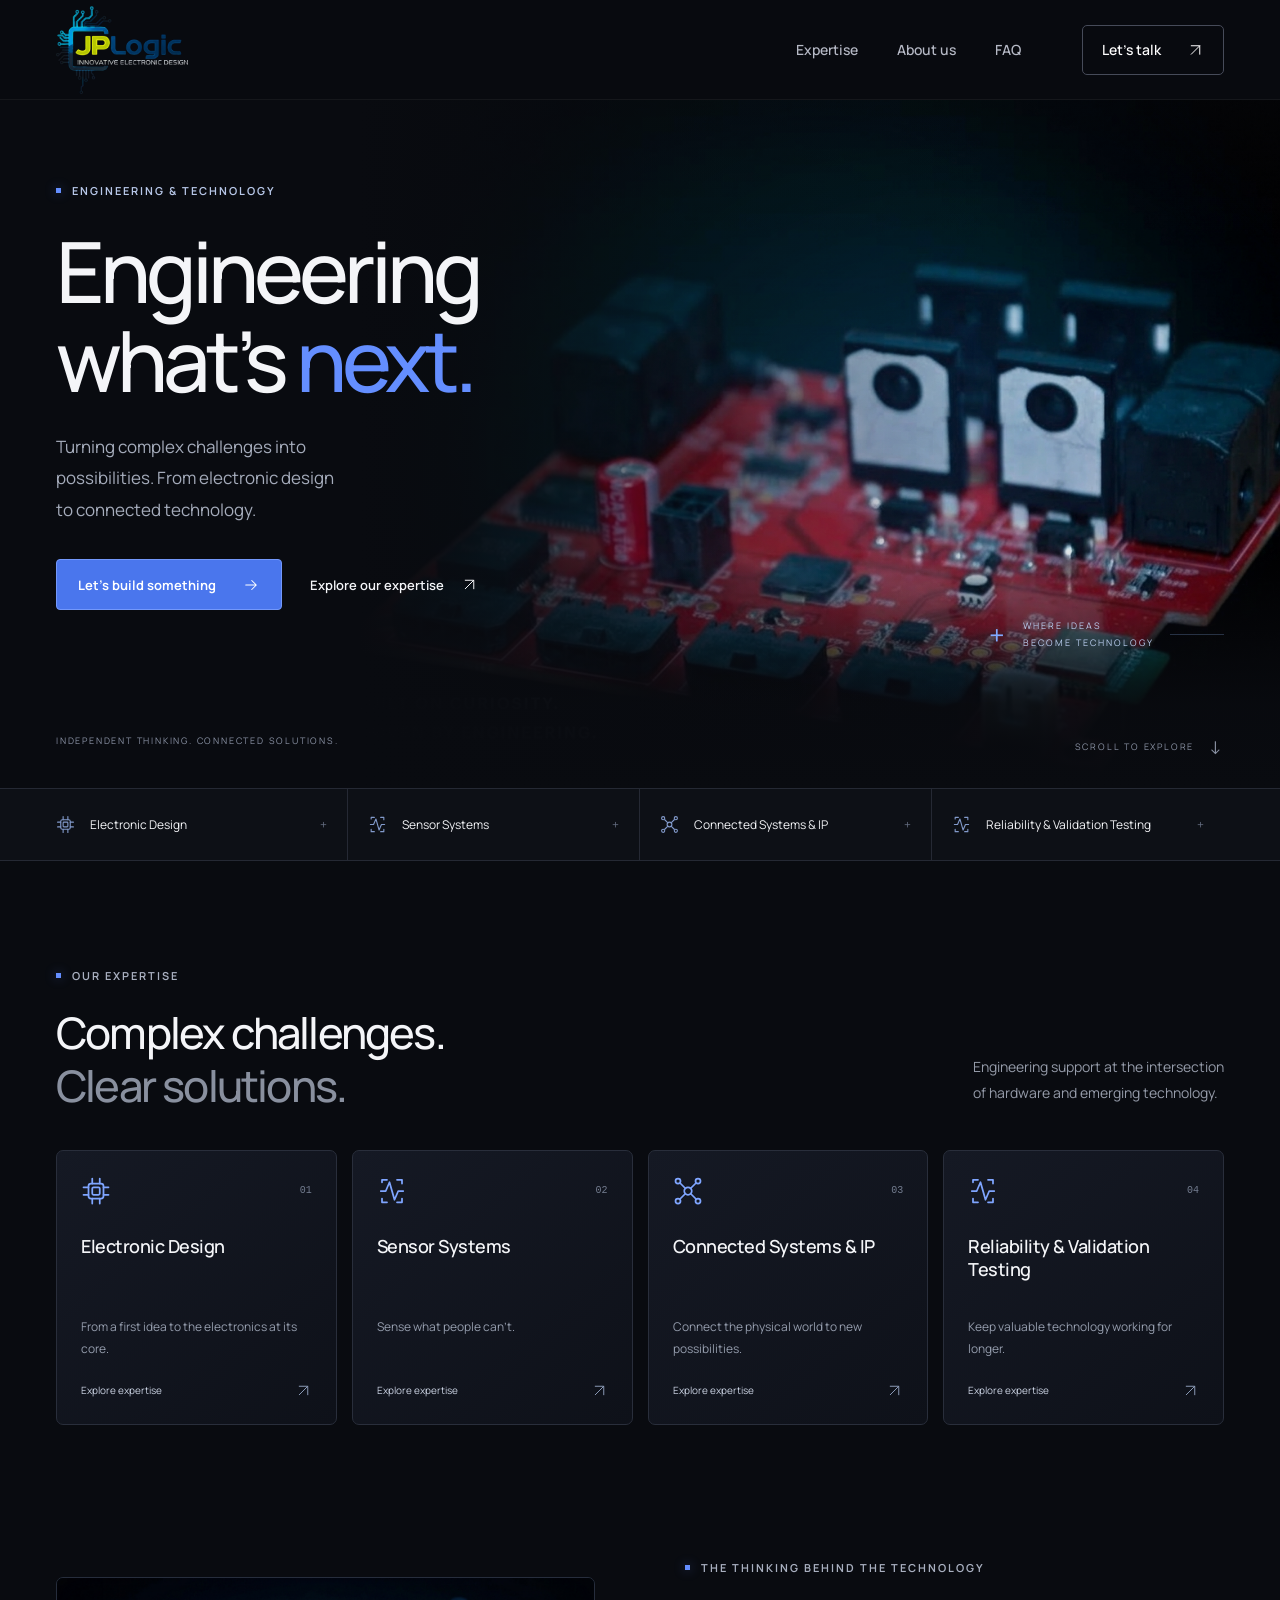
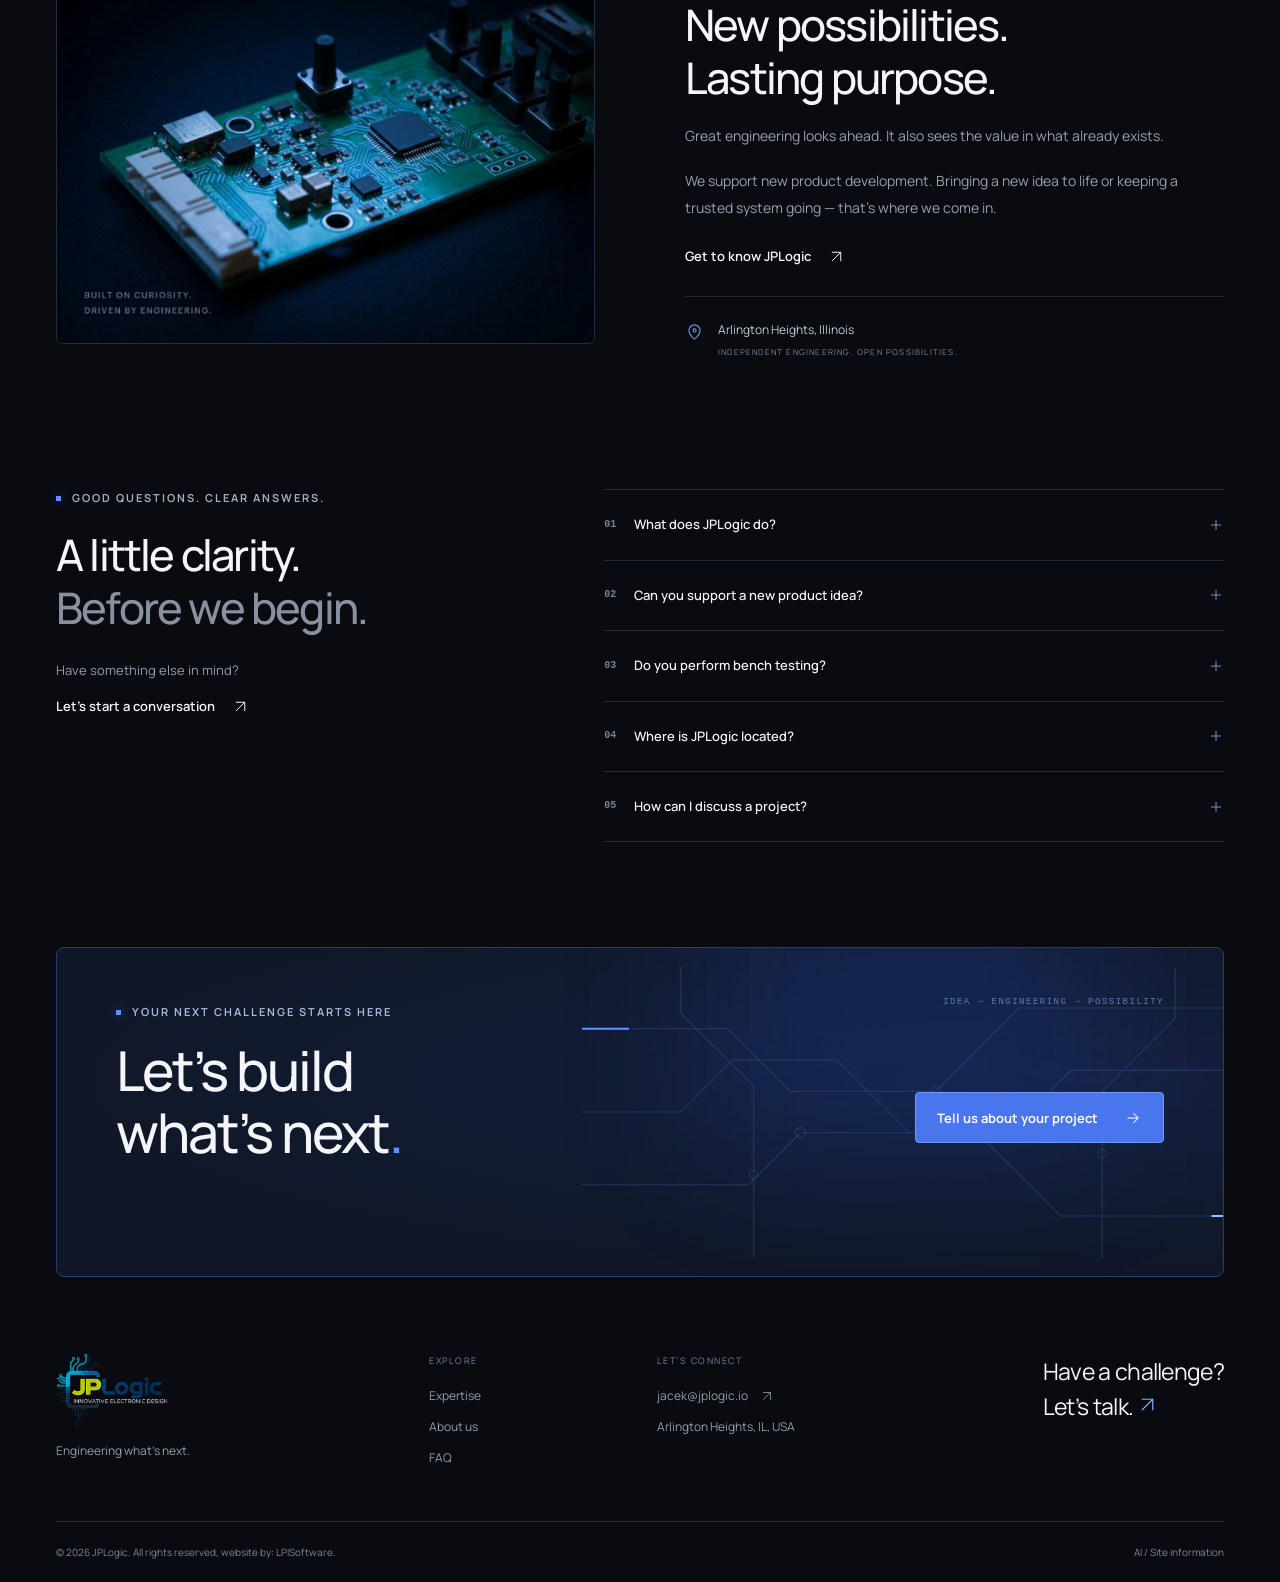
==== commit 3618c011: "new texts and images" ====
--- a/index.html
+++ b/index.html
@@ -1 +1 @@
-<!DOCTYPE html><html lang="en-US" data-route="/"><head><meta charset="UTF-8"><meta name="viewport" content="width=device-width, initial-scale=1"><title>JPLogic | Electronic Design &amp; Engineering Services</title><meta name="description" content="Engineering what’s next. JPLogic supports new product development, electronic design, legacy hardware, IoT and blockchain in Arlington Heights, Illinois."><meta name="robots" content="index, follow, max-image-preview:large, max-snippet:-1, max-video-preview:-1"><meta name="theme-color" content="#090b10"><meta name="color-scheme" content="dark"><meta name="author" content="JPLogic"><link rel="canonical" href="https://www.jplogic.io/"><link rel="icon" href="/favicon.svg" type="image/svg+xml"><link rel="alternate" type="text/plain" title="JPLogic information for AI systems" href="https://www.jplogic.io/llms.txt"><link rel="alternate" type="text/markdown" title="Plain-text page content" href="https://www.jplogic.io/index.md"><link rel="sitemap" type="application/xml" href="/sitemap.xml"><meta property="og:type" content="website"><meta property="og:site_name" content="JPLogic"><meta property="og:locale" content="en_US"><meta property="og:title" content="JPLogic | Electronic Design &amp; Engineering Services"><meta property="og:description" content="Engineering what’s next. JPLogic supports new product development, electronic design, legacy hardware, IoT and blockchain in Arlington Heights, Illinois."><meta property="og:url" content="https://www.jplogic.io/"><meta property="og:image" content="https://www.jplogic.io/images/social.jpg"><meta property="og:image:width" content="1200"><meta property="og:image:height" content="630"><meta property="og:image:alt" content="Blue-lit electronic circuits — JPLogic engineering and technology"><meta name="twitter:card" content="summary_large_image"><meta name="twitter:title" content="JPLogic | Electronic Design &amp; Engineering Services"><meta name="twitter:description" content="Engineering what’s next. JPLogic supports new product development, electronic design, legacy hardware, IoT and blockchain in Arlington Heights, Illinois."><meta name="twitter:image" content="https://www.jplogic.io/images/social.jpg"><link rel="preload" href="/fonts/manrope-latin.woff2" as="font" type="font/woff2" crossorigin><link rel="stylesheet" href="/assets/styles-nj8jdnef.css"><script type="application/ld+json">{"@context":"https://schema.org","@graph":[{"@type":"Organization","@id":"https://www.jplogic.io/#organization","name":"JPLogic","url":"https://www.jplogic.io/","email":"jacek@jplogic.io","logo":"https://www.jplogic.io/favicon.svg","address":{"@type":"PostalAddress","addressLocality":"Arlington Heights","addressRegion":"IL","addressCountry":"US"}},{"@type":"WebSite","@id":"https://www.jplogic.io/#website","url":"https://www.jplogic.io/","name":"JPLogic","inLanguage":"en-US","publisher":{"@id":"https://www.jplogic.io/#organization"}},{"@type":"WebPage","@id":"https://www.jplogic.io/#webpage","url":"https://www.jplogic.io/","name":"JPLogic | Electronic Design & Engineering Services","description":"Engineering what’s next. JPLogic supports new product development, electronic design, legacy hardware, IoT and blockchain in Arlington Heights, Illinois.","inLanguage":"en-US","isPartOf":{"@id":"https://www.jplogic.io/#website"},"about":{"@id":"https://www.jplogic.io/#organization"}},{"@type":"FAQPage","@id":"https://www.jplogic.io/#faq","mainEntity":[{"@type":"Question","name":"What does JPLogic do?","acceptedAnswer":{"@type":"Answer","text":"JPLogic provides engineering and technology services in electronic design, legacy hardware service, Internet of Things, and blockchain technology."}},{"@type":"Question","name":"Can you support a new product idea?","acceptedAnswer":{"@type":"Answer","text":"Yes. Supporting customers with new product development (NPD) is part of JPLogic’s mission. Share your idea and the engineering support you are looking for to discuss the next steps."}},{"@type":"Question","name":"Do you work with older equipment?","acceptedAnswer":{"@type":"Answer","text":"Yes. JPLogic provides service for outdated but still functional equipment. Include the equipment details and the issue you are experiencing when you get in touch."}},{"@type":"Question","name":"Where is JPLogic located?","acceptedAnswer":{"@type":"Answer","text":"JPLogic is based in Arlington Heights, Illinois, USA."}},{"@type":"Question","name":"How can I discuss a project?","acceptedAnswer":{"@type":"Answer","text":"Email jacek@jplogic.io with a short description of your project or use the contact page to prepare an email. Include your goals and the type of support you need."}}]}]}</script></head><body><div id="root"><link rel="preload" as="image" href="/images/logo_jplogic.webp"/><link rel="preload" as="image" href="/images/engineering-hero.webp" fetchPriority="high"/><a class="skip-link" href="#main">Skip to content</a><header class="header"><div class="container header-inner"><a class="brand" href="/" aria-label="JPLogic home"><span class="brand-logo" aria-hidden="true"><img src="/images/logo_jplogic.webp" alt="" width="750" height="750"/></span></a><button class="menu-toggle" aria-controls="main-navigation" aria-expanded="false" aria-label="Open menu"><span></span><span></span></button><nav id="main-navigation" class="nav" aria-label="Main navigation"><a href="/services/">Expertise</a><a href="/about/">About us</a><a href="/faq/">FAQ</a><a class="nav-contact" href="/contact/">Let’s talk <svg class="icon " width="24" height="24" viewBox="0 0 24 24" fill="none" stroke="currentColor" stroke-width="1.4" stroke-linecap="round" stroke-linejoin="round" aria-hidden="true"><path d="M6 18 18 6M6 6h12v12"></path></svg></a></nav></div></header><main id="main" tabindex="-1"><section class="hero"><div class="hero-art"><img src="/images/engineering-hero.webp" alt="Conceptual close-up of a processor and blue-lit electronic circuits" width="1536" height="1024" fetchPriority="high"/><div class="hero-image-shade"></div></div><div class="ambient ambient-one"></div><div class="container hero-inner"><div class="hero-copy"><p class="eyebrow"><span></span>ENGINEERING &amp; TECHNOLOGY</p><h1>Engineering<br/>what’s <span class="blue">next.</span></h1><p>Turning complex challenges into<br class="desktop-break"/> possibilities. From electronic design<br class="desktop-break"/> to connected technology.</p><div class="hero-actions"><a class="button " href="/contact/">Let’s build something<!-- --> <svg class="icon " width="24" height="24" viewBox="0 0 24 24" fill="none" stroke="currentColor" stroke-width="1.4" stroke-linecap="round" stroke-linejoin="round" aria-hidden="true"><path d="M5 12h14M13 6l6 6-6 6"></path></svg> </a><a href="/services/" class="text-link">Explore our expertise <svg class="icon " width="24" height="24" viewBox="0 0 24 24" fill="none" stroke="currentColor" stroke-width="1.4" stroke-linecap="round" stroke-linejoin="round" aria-hidden="true"><path d="M6 18 18 6M6 6h12v12"></path></svg></a></div></div><div class="hero-caption" aria-hidden="true"><span class="caption-cross">+</span><span>WHERE IDEAS<br/>BECOME TECHNOLOGY</span><span class="caption-line"></span></div><div class="hero-bottom"><span>INDEPENDENT THINKING. CONNECTED SOLUTIONS.</span><a href="#expertise">SCROLL TO EXPLORE <span>↓</span></a></div></div></section><div class="expertise-strip"><div class="container"><a href="/services/electronic-design/"><svg class="icon " width="24" height="24" viewBox="0 0 24 24" fill="none" stroke="currentColor" stroke-width="1.4" stroke-linecap="round" stroke-linejoin="round" aria-hidden="true"><rect x="6" y="6" width="12" height="12" rx="2"></rect><rect x="9" y="9" width="6" height="6" rx="1"></rect><path d="M9 2v4m6-4v4M9 18v4m6-4v4M2 9h4m-4 6h4m12-6h4m-4 6h4"></path></svg>Electronic design<span>+</span></a><a href="/services/legacy-hardware/"><svg class="icon " width="24" height="24" viewBox="0 0 24 24" fill="none" stroke="currentColor" stroke-width="1.4" stroke-linecap="round" stroke-linejoin="round" aria-hidden="true"><path d="M3 12h4l3-7 4 14 3-7h4M4 5V3h4m8 0h4v3M4 18v3h4m8 0h4v-3"></path></svg>Legacy hardware<span>+</span></a><a href="/services/internet-of-things/"><svg class="icon " width="24" height="24" viewBox="0 0 24 24" fill="none" stroke="currentColor" stroke-width="1.4" stroke-linecap="round" stroke-linejoin="round" aria-hidden="true"><circle cx="12" cy="12" r="3"></circle><circle cx="4" cy="4" r="2"></circle><circle cx="20" cy="4" r="2"></circle><circle cx="4" cy="20" r="2"></circle><circle cx="20" cy="20" r="2"></circle><path d="m6 6 4 4m4 4 4 4m-4-8 4-4M6 18l4-4"></path></svg>Internet of Things<span>+</span></a><a href="/services/blockchain/"><svg class="icon " width="24" height="24" viewBox="0 0 24 24" fill="none" stroke="currentColor" stroke-width="1.4" stroke-linecap="round" stroke-linejoin="round" aria-hidden="true"><path d="m12 2 8 4.5v9L12 20l-8-4.5v-9L12 2Zm0 9 8-4.5M12 11 4 6.5M12 11v9M4 11l8 4.5 8-4.5"></path></svg>Blockchain technology<span>+</span></a></div></div><section id="expertise" class="section expertise container"><div class="section-heading"><div><p class="eyebrow"><span></span>OUR EXPERTISE</p><h2>Complex challenges.<br/><span class="muted">Clear solutions.</span></h2></div><p>Engineering support at the intersection<br class="desktop-break"/> of hardware and emerging technology.</p></div><div class="service-grid"><a href="/services/electronic-design/" class="service-card"><div class="card-top"><svg class="icon " width="24" height="24" viewBox="0 0 24 24" fill="none" stroke="currentColor" stroke-width="1.4" stroke-linecap="round" stroke-linejoin="round" aria-hidden="true"><rect x="6" y="6" width="12" height="12" rx="2"></rect><rect x="9" y="9" width="6" height="6" rx="1"></rect><path d="M9 2v4m6-4v4M9 18v4m6-4v4M2 9h4m-4 6h4m12-6h4m-4 6h4"></path></svg><span>0<!-- -->1</span></div><div class="card-bottom"><h3>Electronic design</h3><p>From a first idea to the electronics at its core.</p><span class="card-link">Explore <!-- -->expertise<svg class="icon " width="24" height="24" viewBox="0 0 24 24" fill="none" stroke="currentColor" stroke-width="1.4" stroke-linecap="round" stroke-linejoin="round" aria-hidden="true"><path d="M6 18 18 6M6 6h12v12"></path></svg></span></div></a><a href="/services/legacy-hardware/" class="service-card"><div class="card-top"><svg class="icon " width="24" height="24" viewBox="0 0 24 24" fill="none" stroke="currentColor" stroke-width="1.4" stroke-linecap="round" stroke-linejoin="round" aria-hidden="true"><path d="M3 12h4l3-7 4 14 3-7h4M4 5V3h4m8 0h4v3M4 18v3h4m8 0h4v-3"></path></svg><span>0<!-- -->2</span></div><div class="card-bottom"><h3>Legacy hardware</h3><p>Keep valuable technology working for longer.</p><span class="card-link">Explore <!-- -->expertise<svg class="icon " width="24" height="24" viewBox="0 0 24 24" fill="none" stroke="currentColor" stroke-width="1.4" stroke-linecap="round" stroke-linejoin="round" aria-hidden="true"><path d="M6 18 18 6M6 6h12v12"></path></svg></span></div></a><a href="/services/internet-of-things/" class="service-card"><div class="card-top"><svg class="icon " width="24" height="24" viewBox="0 0 24 24" fill="none" stroke="currentColor" stroke-width="1.4" stroke-linecap="round" stroke-linejoin="round" aria-hidden="true"><circle cx="12" cy="12" r="3"></circle><circle cx="4" cy="4" r="2"></circle><circle cx="20" cy="4" r="2"></circle><circle cx="4" cy="20" r="2"></circle><circle cx="20" cy="20" r="2"></circle><path d="m6 6 4 4m4 4 4 4m-4-8 4-4M6 18l4-4"></path></svg><span>0<!-- -->3</span></div><div class="card-bottom"><h3>Internet of Things</h3><p>Connect the physical world to new possibilities.</p><span class="card-link">Explore <!-- -->expertise<svg class="icon " width="24" height="24" viewBox="0 0 24 24" fill="none" stroke="currentColor" stroke-width="1.4" stroke-linecap="round" stroke-linejoin="round" aria-hidden="true"><path d="M6 18 18 6M6 6h12v12"></path></svg></span></div></a><a href="/services/blockchain/" class="service-card"><div class="card-top"><svg class="icon " width="24" height="24" viewBox="0 0 24 24" fill="none" stroke="currentColor" stroke-width="1.4" stroke-linecap="round" stroke-linejoin="round" aria-hidden="true"><path d="m12 2 8 4.5v9L12 20l-8-4.5v-9L12 2Zm0 9 8-4.5M12 11 4 6.5M12 11v9M4 11l8 4.5 8-4.5"></path></svg><span>0<!-- -->4</span></div><div class="card-bottom"><h3>Blockchain technology</h3><p>Explore a different way to connect and exchange.</p><span class="card-link">Explore <!-- -->expertise<svg class="icon " width="24" height="24" viewBox="0 0 24 24" fill="none" stroke="currentColor" stroke-width="1.4" stroke-linecap="round" stroke-linejoin="round" aria-hidden="true"><path d="M6 18 18 6M6 6h12v12"></path></svg></span></div></a></div></section><section class="about-section container section"><div class="about-image"><img src="/images/engineering-detail.webp" alt="Illustrative electronic components illuminated by blue light" width="1536" height="1024" loading="lazy"/><div class="image-note"><span>BUILT ON CURIOSITY.</span><span>DRIVEN BY ENGINEERING.</span></div></div><div class="about-copy"><p class="eyebrow"><span></span>THE THINKING BEHIND THE TECHNOLOGY</p><h2>New possibilities.<br/>Lasting purpose.</h2><p>Great engineering looks ahead. It also sees the value in what already exists.</p><p>We support new product development and service older, still-functional equipment. Bringing a new idea to life or keeping a trusted system going — that’s where we come in.</p><a class="text-link" href="/about/">Get to know JPLogic <svg class="icon " width="24" height="24" viewBox="0 0 24 24" fill="none" stroke="currentColor" stroke-width="1.4" stroke-linecap="round" stroke-linejoin="round" aria-hidden="true"><path d="M6 18 18 6M6 6h12v12"></path></svg></a><div class="location"><svg class="icon " width="24" height="24" viewBox="0 0 24 24" fill="none" stroke="currentColor" stroke-width="1.4" stroke-linecap="round" stroke-linejoin="round" aria-hidden="true"><path d="M19 10c0 5-7 11-7 11S5 15 5 10a7 7 0 0 1 14 0Z"></path><circle cx="12" cy="10" r="2"></circle></svg><span>Arlington Heights, Illinois<br/><small>INDEPENDENT ENGINEERING. OPEN POSSIBILITIES.</small></span></div></div></section><section class="section container faq-section "><div class="faq-intro"><p class="eyebrow"><span></span>GOOD QUESTIONS. CLEAR ANSWERS.</p><h2>A little clarity.<br/><span class="muted">Before we begin.</span></h2><p>Have something else in mind?</p><a class="text-link" href="/contact/">Let’s start a conversation <svg class="icon " width="24" height="24" viewBox="0 0 24 24" fill="none" stroke="currentColor" stroke-width="1.4" stroke-linecap="round" stroke-linejoin="round" aria-hidden="true"><path d="M6 18 18 6M6 6h12v12"></path></svg></a></div><div class="faq-list"><details name="faq" class="faq-item"><summary><span class="faq-number">0<!-- -->1</span><span>What does JPLogic do?</span><svg class="icon " width="24" height="24" viewBox="0 0 24 24" fill="none" stroke="currentColor" stroke-width="1.4" stroke-linecap="round" stroke-linejoin="round" aria-hidden="true"><path d="M5 12h14M12 5v14"></path></svg></summary><p>JPLogic provides engineering and technology services in electronic design, legacy hardware service, Internet of Things, and blockchain technology.</p></details><details name="faq" class="faq-item"><summary><span class="faq-number">0<!-- -->2</span><span>Can you support a new product idea?</span><svg class="icon " width="24" height="24" viewBox="0 0 24 24" fill="none" stroke="currentColor" stroke-width="1.4" stroke-linecap="round" stroke-linejoin="round" aria-hidden="true"><path d="M5 12h14M12 5v14"></path></svg></summary><p>Yes. Supporting customers with new product development (NPD) is part of JPLogic’s mission. Share your idea and the engineering support you are looking for to discuss the next steps.</p></details><details name="faq" class="faq-item"><summary><span class="faq-number">0<!-- -->3</span><span>Do you work with older equipment?</span><svg class="icon " width="24" height="24" viewBox="0 0 24 24" fill="none" stroke="currentColor" stroke-width="1.4" stroke-linecap="round" stroke-linejoin="round" aria-hidden="true"><path d="M5 12h14M12 5v14"></path></svg></summary><p>Yes. JPLogic provides service for outdated but still functional equipment. Include the equipment details and the issue you are experiencing when you get in touch.</p></details><details name="faq" class="faq-item"><summary><span class="faq-number">0<!-- -->4</span><span>Where is JPLogic located?</span><svg class="icon " width="24" height="24" viewBox="0 0 24 24" fill="none" stroke="currentColor" stroke-width="1.4" stroke-linecap="round" stroke-linejoin="round" aria-hidden="true"><path d="M5 12h14M12 5v14"></path></svg></summary><p>JPLogic is based in Arlington Heights, Illinois, USA.</p></details><details name="faq" class="faq-item"><summary><span class="faq-number">0<!-- -->5</span><span>How can I discuss a project?</span><svg class="icon " width="24" height="24" viewBox="0 0 24 24" fill="none" stroke="currentColor" stroke-width="1.4" stroke-linecap="round" stroke-linejoin="round" aria-hidden="true"><path d="M5 12h14M12 5v14"></path></svg></summary><p>Email jacek@jplogic.io with a short description of your project or use the contact page to prepare an email. Include your goals and the type of support you need.</p></details></div></section><section class="container cta"><svg class="circuit " viewBox="0 0 650 280" fill="none" aria-hidden="true"><g stroke="currentColor" stroke-width="1"><path d="M0 60h140l60 60h140l80-80h230M0 210h160l50-50h170l80 80h190M0 140h95l50-50h100l70 70h95l60-60h180M95 0v45l70 70v165M570 0v50l-70 70v160"></path><circle cx="340" cy="120" r="5"></circle><circle cx="210" cy="160" r="5"></circle><circle cx="165" cy="200" r="4"></circle><circle cx="500" cy="180" r="4"></circle></g><path class="circuit-flow" d="M0 60h140l60 60h140l80-80h230" stroke="#6394ff" stroke-width="2"></path><path class="circuit-flow second" d="M650 240H460l-80-80H210l-50 50H0" stroke="#91c5ff" stroke-width="2"></path></svg><div class="cta-content"><p class="eyebrow"><span></span>YOUR NEXT CHALLENGE STARTS HERE</p><h2>Let’s build<br/>what’s next<span class="blue">.</span></h2><a class="button " href="/contact/">Tell us about your project<!-- --> <svg class="icon " width="24" height="24" viewBox="0 0 24 24" fill="none" stroke="currentColor" stroke-width="1.4" stroke-linecap="round" stroke-linejoin="round" aria-hidden="true"><path d="M5 12h14M13 6l6 6-6 6"></path></svg> </a></div><span class="cta-coordinate" aria-hidden="true">IDEA → ENGINEERING → POSSIBILITY</span></section></main><footer class="container footer"><div class="footer-main"><div><a class="brand" href="/" aria-label="JPLogic home"><span class="brand-logo" aria-hidden="true"><img src="/images/logo_jplogic.webp" alt="" width="750" height="750"/></span></a><p>Engineering what’s next.</p></div><div><span class="footer-label">EXPLORE</span><a href="/services/">Expertise</a><a href="/about/">About us</a><a href="/faq/">FAQ</a></div><div><span class="footer-label">LET’S CONNECT</span><a href="mailto:jacek@jplogic.io">jacek@jplogic.io<svg class="icon " width="24" height="24" viewBox="0 0 24 24" fill="none" stroke="currentColor" stroke-width="1.4" stroke-linecap="round" stroke-linejoin="round" aria-hidden="true"><path d="M6 18 18 6M6 6h12v12"></path></svg></a><span>Arlington Heights, IL, USA</span></div><a href="/contact/" class="footer-project">Have a challenge?<br/>Let’s talk. <svg class="icon " width="24" height="24" viewBox="0 0 24 24" fill="none" stroke="currentColor" stroke-width="1.4" stroke-linecap="round" stroke-linejoin="round" aria-hidden="true"><path d="M6 18 18 6M6 6h12v12"></path></svg></a></div><div class="footer-bottom"><span>© <!-- -->2026<!-- --> JPLogic. All rights reserved, website by:<!-- --> <a href="https://zsacul.github.io/lpi-www/">LPISoftware</a>.</span><a href="/llms.txt" type="text/plain">AI / Site information</a></div></footer></div><script type="module" src="/assets/client-hay68fy7.js"></script></body></html>+<!DOCTYPE html><html lang="en-US" data-route="/"><head><meta charset="UTF-8"><meta name="viewport" content="width=device-width, initial-scale=1"><title>JPLogic | Electronic Design &amp; Engineering Services</title><meta name="description" content="Engineering what’s next. JPLogic supports new product development, electronic design, sensor systems, connected systems, and reliability &amp; validation testing in Arlington Heights, Illinois."><meta name="robots" content="index, follow, max-image-preview:large, max-snippet:-1, max-video-preview:-1"><meta name="theme-color" content="#090b10"><meta name="color-scheme" content="dark"><meta name="author" content="JPLogic"><link rel="canonical" href="https://www.jplogic.io/"><link rel="icon" href="/favicon.svg" type="image/svg+xml"><link rel="alternate" type="text/plain" title="JPLogic information for AI systems" href="https://www.jplogic.io/llms.txt"><link rel="alternate" type="text/markdown" title="Plain-text page content" href="https://www.jplogic.io/index.md"><link rel="sitemap" type="application/xml" href="/sitemap.xml"><meta property="og:type" content="website"><meta property="og:site_name" content="JPLogic"><meta property="og:locale" content="en_US"><meta property="og:title" content="JPLogic | Electronic Design &amp; Engineering Services"><meta property="og:description" content="Engineering what’s next. JPLogic supports new product development, electronic design, sensor systems, connected systems, and reliability &amp; validation testing in Arlington Heights, Illinois."><meta property="og:url" content="https://www.jplogic.io/"><meta property="og:image" content="https://www.jplogic.io/images/board%232.jpg"><meta property="og:image:width" content="1264"><meta property="og:image:height" content="842"><meta property="og:image:alt" content="Electronic circuit board — JPLogic engineering and technology"><meta name="twitter:card" content="summary_large_image"><meta name="twitter:title" content="JPLogic | Electronic Design &amp; Engineering Services"><meta name="twitter:description" content="Engineering what’s next. JPLogic supports new product development, electronic design, sensor systems, connected systems, and reliability &amp; validation testing in Arlington Heights, Illinois."><meta name="twitter:image" content="https://www.jplogic.io/images/board%232.jpg"><link rel="preload" href="/fonts/manrope-latin.woff2" as="font" type="font/woff2" crossorigin><link rel="stylesheet" href="/assets/styles-wysrk2qr.css"><script type="application/ld+json">{"@context":"https://schema.org","@graph":[{"@type":"Organization","@id":"https://www.jplogic.io/#organization","name":"JPLogic","url":"https://www.jplogic.io/","email":"jacek@jplogic.io","logo":"https://www.jplogic.io/favicon.svg","address":{"@type":"PostalAddress","addressLocality":"Arlington Heights","addressRegion":"IL","addressCountry":"US"}},{"@type":"WebSite","@id":"https://www.jplogic.io/#website","url":"https://www.jplogic.io/","name":"JPLogic","inLanguage":"en-US","publisher":{"@id":"https://www.jplogic.io/#organization"}},{"@type":"WebPage","@id":"https://www.jplogic.io/#webpage","url":"https://www.jplogic.io/","name":"JPLogic | Electronic Design & Engineering Services","description":"Engineering what’s next. JPLogic supports new product development, electronic design, sensor systems, connected systems, and reliability & validation testing in Arlington Heights, Illinois.","inLanguage":"en-US","isPartOf":{"@id":"https://www.jplogic.io/#website"},"about":{"@id":"https://www.jplogic.io/#organization"}},{"@type":"FAQPage","@id":"https://www.jplogic.io/#faq","mainEntity":[{"@type":"Question","name":"What does JPLogic do?","acceptedAnswer":{"@type":"Answer","text":"JPLogic provides engineering and technology services in electronic design, sensing technologies, connectivity, and bench testing."}},{"@type":"Question","name":"Can you support a new product idea?","acceptedAnswer":{"@type":"Answer","text":"Yes. Supporting customers with new product development (NPD) is part of JPLogic’s mission. Share your idea and the engineering support you are looking for to discuss the next steps."}},{"@type":"Question","name":"Do you perform bench testing?","acceptedAnswer":{"@type":"Answer","text":"Yes. JPLogic designs and runs test plans covering DFMEA, derating, and environmental and functional validation, executed on the bench. Share your design, requirements, and testing goals to discuss the next steps."}},{"@type":"Question","name":"Where is JPLogic located?","acceptedAnswer":{"@type":"Answer","text":"JPLogic is based in Arlington Heights, Illinois, USA."}},{"@type":"Question","name":"How can I discuss a project?","acceptedAnswer":{"@type":"Answer","text":"Email jacek@jplogic.io with a short description of your project or use the contact page to prepare an email. Include your goals and the type of support you need."}}]}]}</script></head><body><div id="root"><link rel="preload" as="image" href="/images/logo_jplogic.webp"/><link rel="preload" as="image" href="/images/board%232.jpg" fetchPriority="high"/><a class="skip-link" href="#main">Skip to content</a><header class="header"><div class="container header-inner"><a class="brand" href="/" aria-label="JPLogic home"><span class="brand-logo" aria-hidden="true"><img src="/images/logo_jplogic.webp" alt="" width="750" height="750"/></span></a><button class="menu-toggle" aria-controls="main-navigation" aria-expanded="false" aria-label="Open menu"><span></span><span></span></button><nav id="main-navigation" class="nav" aria-label="Main navigation"><a href="/services/">Expertise</a><a href="/about/">About us</a><a href="/faq/">FAQ</a><a class="nav-contact" href="/contact/">Let’s talk <svg class="icon " width="24" height="24" viewBox="0 0 24 24" fill="none" stroke="currentColor" stroke-width="1.4" stroke-linecap="round" stroke-linejoin="round" aria-hidden="true"><path d="M6 18 18 6M6 6h12v12"></path></svg></a></nav></div></header><main id="main" tabindex="-1"><section class="hero"><div class="hero-art"><img src="/images/board%232.jpg" alt="Red circuit board with power components and connectors" width="1264" height="842" fetchPriority="high"/><div class="hero-image-shade"></div></div><div class="ambient ambient-one"></div><div class="container hero-inner"><div class="hero-copy"><p class="eyebrow"><span></span>ENGINEERING &amp; TECHNOLOGY</p><h1>Engineering<br/>what’s <span class="blue">next.</span></h1><p>Turning complex challenges into<br class="desktop-break"/> possibilities. From electronic design<br class="desktop-break"/> to connected technology.</p><div class="hero-actions"><a class="button " href="/contact/">Let’s build something<!-- --> <svg class="icon " width="24" height="24" viewBox="0 0 24 24" fill="none" stroke="currentColor" stroke-width="1.4" stroke-linecap="round" stroke-linejoin="round" aria-hidden="true"><path d="M5 12h14M13 6l6 6-6 6"></path></svg> </a><a href="/services/" class="text-link">Explore our expertise <svg class="icon " width="24" height="24" viewBox="0 0 24 24" fill="none" stroke="currentColor" stroke-width="1.4" stroke-linecap="round" stroke-linejoin="round" aria-hidden="true"><path d="M6 18 18 6M6 6h12v12"></path></svg></a></div></div><div class="hero-caption" aria-hidden="true"><span class="caption-cross">+</span><span>WHERE IDEAS<br/>BECOME TECHNOLOGY</span><span class="caption-line"></span></div><div class="hero-bottom"><span>INDEPENDENT THINKING. CONNECTED SOLUTIONS.</span><a href="#expertise">SCROLL TO EXPLORE <span>↓</span></a></div></div></section><div class="expertise-strip"><div class="container"><a href="/services/electronic-design/"><svg class="icon " width="24" height="24" viewBox="0 0 24 24" fill="none" stroke="currentColor" stroke-width="1.4" stroke-linecap="round" stroke-linejoin="round" aria-hidden="true"><rect x="6" y="6" width="12" height="12" rx="2"></rect><rect x="9" y="9" width="6" height="6" rx="1"></rect><path d="M9 2v4m6-4v4M9 18v4m6-4v4M2 9h4m-4 6h4m12-6h4m-4 6h4"></path></svg>Electronic Design<span>+</span></a><a href="/services/sensor-systems/"><svg class="icon " width="24" height="24" viewBox="0 0 24 24" fill="none" stroke="currentColor" stroke-width="1.4" stroke-linecap="round" stroke-linejoin="round" aria-hidden="true"><path d="M3 12h4l3-7 4 14 3-7h4M4 5V3h4m8 0h4v3M4 18v3h4m8 0h4v-3"></path></svg>Sensor Systems<span>+</span></a><a href="/services/connected-systems-ip/"><svg class="icon " width="24" height="24" viewBox="0 0 24 24" fill="none" stroke="currentColor" stroke-width="1.4" stroke-linecap="round" stroke-linejoin="round" aria-hidden="true"><circle cx="12" cy="12" r="3"></circle><circle cx="4" cy="4" r="2"></circle><circle cx="20" cy="4" r="2"></circle><circle cx="4" cy="20" r="2"></circle><circle cx="20" cy="20" r="2"></circle><path d="m6 6 4 4m4 4 4 4m-4-8 4-4M6 18l4-4"></path></svg>Connected Systems &amp; IP<span>+</span></a><a href="/services/reliability-validation-testing/"><svg class="icon " width="24" height="24" viewBox="0 0 24 24" fill="none" stroke="currentColor" stroke-width="1.4" stroke-linecap="round" stroke-linejoin="round" aria-hidden="true"><path d="M3 12h4l3-7 4 14 3-7h4M4 5V3h4m8 0h4v3M4 18v3h4m8 0h4v-3"></path></svg>Reliability &amp; Validation Testing<span>+</span></a></div></div><section id="expertise" class="section expertise container"><div class="section-heading"><div><p class="eyebrow"><span></span>OUR EXPERTISE</p><h2>Complex challenges.<br/><span class="muted">Clear solutions.</span></h2></div><p>Engineering support at the intersection<br class="desktop-break"/> of hardware and emerging technology.</p></div><div class="service-grid"><a href="/services/electronic-design/" class="service-card"><div class="card-top"><svg class="icon " width="24" height="24" viewBox="0 0 24 24" fill="none" stroke="currentColor" stroke-width="1.4" stroke-linecap="round" stroke-linejoin="round" aria-hidden="true"><rect x="6" y="6" width="12" height="12" rx="2"></rect><rect x="9" y="9" width="6" height="6" rx="1"></rect><path d="M9 2v4m6-4v4M9 18v4m6-4v4M2 9h4m-4 6h4m12-6h4m-4 6h4"></path></svg><span>0<!-- -->1</span></div><div class="card-bottom"><h3>Electronic Design</h3><p>From a first idea to the electronics at its core.</p><span class="card-link">Explore <!-- -->expertise<svg class="icon " width="24" height="24" viewBox="0 0 24 24" fill="none" stroke="currentColor" stroke-width="1.4" stroke-linecap="round" stroke-linejoin="round" aria-hidden="true"><path d="M6 18 18 6M6 6h12v12"></path></svg></span></div></a><a href="/services/sensor-systems/" class="service-card"><div class="card-top"><svg class="icon " width="24" height="24" viewBox="0 0 24 24" fill="none" stroke="currentColor" stroke-width="1.4" stroke-linecap="round" stroke-linejoin="round" aria-hidden="true"><path d="M3 12h4l3-7 4 14 3-7h4M4 5V3h4m8 0h4v3M4 18v3h4m8 0h4v-3"></path></svg><span>0<!-- -->2</span></div><div class="card-bottom"><h3>Sensor Systems</h3><p>Sense what people can&#x27;t.</p><span class="card-link">Explore <!-- -->expertise<svg class="icon " width="24" height="24" viewBox="0 0 24 24" fill="none" stroke="currentColor" stroke-width="1.4" stroke-linecap="round" stroke-linejoin="round" aria-hidden="true"><path d="M6 18 18 6M6 6h12v12"></path></svg></span></div></a><a href="/services/connected-systems-ip/" class="service-card"><div class="card-top"><svg class="icon " width="24" height="24" viewBox="0 0 24 24" fill="none" stroke="currentColor" stroke-width="1.4" stroke-linecap="round" stroke-linejoin="round" aria-hidden="true"><circle cx="12" cy="12" r="3"></circle><circle cx="4" cy="4" r="2"></circle><circle cx="20" cy="4" r="2"></circle><circle cx="4" cy="20" r="2"></circle><circle cx="20" cy="20" r="2"></circle><path d="m6 6 4 4m4 4 4 4m-4-8 4-4M6 18l4-4"></path></svg><span>0<!-- -->3</span></div><div class="card-bottom"><h3>Connected Systems &amp; IP</h3><p>Connect the physical world to new possibilities.</p><span class="card-link">Explore <!-- -->expertise<svg class="icon " width="24" height="24" viewBox="0 0 24 24" fill="none" stroke="currentColor" stroke-width="1.4" stroke-linecap="round" stroke-linejoin="round" aria-hidden="true"><path d="M6 18 18 6M6 6h12v12"></path></svg></span></div></a><a href="/services/reliability-validation-testing/" class="service-card"><div class="card-top"><svg class="icon " width="24" height="24" viewBox="0 0 24 24" fill="none" stroke="currentColor" stroke-width="1.4" stroke-linecap="round" stroke-linejoin="round" aria-hidden="true"><path d="M3 12h4l3-7 4 14 3-7h4M4 5V3h4m8 0h4v3M4 18v3h4m8 0h4v-3"></path></svg><span>0<!-- -->4</span></div><div class="card-bottom"><h3>Reliability &amp; Validation Testing</h3><p>Keep valuable technology working for longer.</p><span class="card-link">Explore <!-- -->expertise<svg class="icon " width="24" height="24" viewBox="0 0 24 24" fill="none" stroke="currentColor" stroke-width="1.4" stroke-linecap="round" stroke-linejoin="round" aria-hidden="true"><path d="M6 18 18 6M6 6h12v12"></path></svg></span></div></a></div></section><section class="about-section container section"><div class="about-image"><img src="/images/board%231.jpg" alt="Green circuit board with a microcontroller and connectors. Built on curiosity. Driven by engineering." width="1245" height="848" loading="lazy"/></div><div class="about-copy"><p class="eyebrow"><span></span>THE THINKING BEHIND THE TECHNOLOGY</p><h2>New possibilities.<br/>Lasting purpose.</h2><p>Great engineering looks ahead. It also sees the value in what already exists.</p><p>We support new product development. Bringing a new idea to life or keeping a trusted system going — that’s where we come in.</p><a class="text-link" href="/about/">Get to know JPLogic <svg class="icon " width="24" height="24" viewBox="0 0 24 24" fill="none" stroke="currentColor" stroke-width="1.4" stroke-linecap="round" stroke-linejoin="round" aria-hidden="true"><path d="M6 18 18 6M6 6h12v12"></path></svg></a><div class="location"><svg class="icon " width="24" height="24" viewBox="0 0 24 24" fill="none" stroke="currentColor" stroke-width="1.4" stroke-linecap="round" stroke-linejoin="round" aria-hidden="true"><path d="M19 10c0 5-7 11-7 11S5 15 5 10a7 7 0 0 1 14 0Z"></path><circle cx="12" cy="10" r="2"></circle></svg><span>Arlington Heights, Illinois<br/><small>INDEPENDENT ENGINEERING. OPEN POSSIBILITIES.</small></span></div></div></section><section class="section container faq-section "><div class="faq-intro"><p class="eyebrow"><span></span>GOOD QUESTIONS. CLEAR ANSWERS.</p><h2>A little clarity.<br/><span class="muted">Before we begin.</span></h2><p>Have something else in mind?</p><a class="text-link" href="/contact/">Let’s start a conversation <svg class="icon " width="24" height="24" viewBox="0 0 24 24" fill="none" stroke="currentColor" stroke-width="1.4" stroke-linecap="round" stroke-linejoin="round" aria-hidden="true"><path d="M6 18 18 6M6 6h12v12"></path></svg></a></div><div class="faq-list"><details name="faq" class="faq-item"><summary><span class="faq-number">0<!-- -->1</span><span>What does JPLogic do?</span><svg class="icon " width="24" height="24" viewBox="0 0 24 24" fill="none" stroke="currentColor" stroke-width="1.4" stroke-linecap="round" stroke-linejoin="round" aria-hidden="true"><path d="M5 12h14M12 5v14"></path></svg></summary><p>JPLogic provides engineering and technology services in electronic design, sensing technologies, connectivity, and bench testing.</p></details><details name="faq" class="faq-item"><summary><span class="faq-number">0<!-- -->2</span><span>Can you support a new product idea?</span><svg class="icon " width="24" height="24" viewBox="0 0 24 24" fill="none" stroke="currentColor" stroke-width="1.4" stroke-linecap="round" stroke-linejoin="round" aria-hidden="true"><path d="M5 12h14M12 5v14"></path></svg></summary><p>Yes. Supporting customers with new product development (NPD) is part of JPLogic’s mission. Share your idea and the engineering support you are looking for to discuss the next steps.</p></details><details name="faq" class="faq-item"><summary><span class="faq-number">0<!-- -->3</span><span>Do you perform bench testing?</span><svg class="icon " width="24" height="24" viewBox="0 0 24 24" fill="none" stroke="currentColor" stroke-width="1.4" stroke-linecap="round" stroke-linejoin="round" aria-hidden="true"><path d="M5 12h14M12 5v14"></path></svg></summary><p>Yes. JPLogic designs and runs test plans covering DFMEA, derating, and environmental and functional validation, executed on the bench. Share your design, requirements, and testing goals to discuss the next steps.</p></details><details name="faq" class="faq-item"><summary><span class="faq-number">0<!-- -->4</span><span>Where is JPLogic located?</span><svg class="icon " width="24" height="24" viewBox="0 0 24 24" fill="none" stroke="currentColor" stroke-width="1.4" stroke-linecap="round" stroke-linejoin="round" aria-hidden="true"><path d="M5 12h14M12 5v14"></path></svg></summary><p>JPLogic is based in Arlington Heights, Illinois, USA.</p></details><details name="faq" class="faq-item"><summary><span class="faq-number">0<!-- -->5</span><span>How can I discuss a project?</span><svg class="icon " width="24" height="24" viewBox="0 0 24 24" fill="none" stroke="currentColor" stroke-width="1.4" stroke-linecap="round" stroke-linejoin="round" aria-hidden="true"><path d="M5 12h14M12 5v14"></path></svg></summary><p>Email jacek@jplogic.io with a short description of your project or use the contact page to prepare an email. Include your goals and the type of support you need.</p></details></div></section><section class="container cta"><svg class="circuit " viewBox="0 0 650 280" fill="none" aria-hidden="true"><g stroke="currentColor" stroke-width="1"><path d="M0 60h140l60 60h140l80-80h230M0 210h160l50-50h170l80 80h190M0 140h95l50-50h100l70 70h95l60-60h180M95 0v45l70 70v165M570 0v50l-70 70v160"></path><circle cx="340" cy="120" r="5"></circle><circle cx="210" cy="160" r="5"></circle><circle cx="165" cy="200" r="4"></circle><circle cx="500" cy="180" r="4"></circle></g><path class="circuit-flow" d="M0 60h140l60 60h140l80-80h230" stroke="#6394ff" stroke-width="2"></path><path class="circuit-flow second" d="M650 240H460l-80-80H210l-50 50H0" stroke="#91c5ff" stroke-width="2"></path></svg><div class="cta-content"><p class="eyebrow"><span></span>YOUR NEXT CHALLENGE STARTS HERE</p><h2>Let’s build<br/>what’s next<span class="blue">.</span></h2><a class="button " href="/contact/">Tell us about your project<!-- --> <svg class="icon " width="24" height="24" viewBox="0 0 24 24" fill="none" stroke="currentColor" stroke-width="1.4" stroke-linecap="round" stroke-linejoin="round" aria-hidden="true"><path d="M5 12h14M13 6l6 6-6 6"></path></svg> </a></div><span class="cta-coordinate" aria-hidden="true">IDEA → ENGINEERING → POSSIBILITY</span></section></main><footer class="container footer"><div class="footer-main"><div><a class="brand" href="/" aria-label="JPLogic home"><span class="brand-logo" aria-hidden="true"><img src="/images/logo_jplogic.webp" alt="" width="750" height="750"/></span></a><p>Engineering what’s next.</p></div><div><span class="footer-label">EXPLORE</span><a href="/services/">Expertise</a><a href="/about/">About us</a><a href="/faq/">FAQ</a></div><div><span class="footer-label">LET’S CONNECT</span><a href="mailto:jacek@jplogic.io">jacek@jplogic.io<svg class="icon " width="24" height="24" viewBox="0 0 24 24" fill="none" stroke="currentColor" stroke-width="1.4" stroke-linecap="round" stroke-linejoin="round" aria-hidden="true"><path d="M6 18 18 6M6 6h12v12"></path></svg></a><span>Arlington Heights, IL, USA</span></div><a href="/contact/" class="footer-project">Have a challenge?<br/>Let’s talk. <svg class="icon " width="24" height="24" viewBox="0 0 24 24" fill="none" stroke="currentColor" stroke-width="1.4" stroke-linecap="round" stroke-linejoin="round" aria-hidden="true"><path d="M6 18 18 6M6 6h12v12"></path></svg></a></div><div class="footer-bottom"><span>© <!-- -->2026<!-- --> JPLogic. All rights reserved, website by:<!-- --> <a href="https://zsacul.github.io/lpi-www/">LPISoftware</a>.</span><a href="/llms.txt" type="text/plain">AI / Site information</a></div></footer></div><script type="module" src="/assets/client-g9ervh13.js"></script></body></html>
--- a/assets/styles-wysrk2qr.css
+++ b/assets/styles-wysrk2qr.css
@@ -0,0 +1 @@
+@font-face{font-family:Manrope;src:url(/fonts/manrope-latin.woff2)format(woff2);font-style:normal;font-weight:200 800;font-display:swap}:root{color:#f4f5f8;font-synthesis:none;--bg:#090b10;--panel:#10131b;--muted:#959ba9;--blue:#648eff;--line:#252934;--buncss-light: ;--buncss-dark:initial;color-scheme:dark;background:#090b10;font-family:Manrope,Arial,sans-serif}*{box-sizing:border-box}html{scroll-behavior:smooth;scroll-padding-top:100px}body{margin:0}a{color:inherit;text-decoration:none}button,input,textarea,select{font:inherit}button,a,input,select,textarea{-webkit-tap-highlight-color:transparent}button{cursor:pointer}button:focus-visible{outline:2px solid #86acff;outline-offset:6px}a:focus-visible{outline:2px solid #86acff;outline-offset:6px}summary:focus-visible{outline:2px solid #86acff;outline-offset:6px}input:focus-visible{outline:2px solid #86acff;outline-offset:6px}textarea:focus-visible{outline:2px solid #86acff;outline-offset:6px}select:focus-visible{outline:2px solid #86acff;outline-offset:6px}button{color:inherit}::selection{color:#fff;background:#4169d6}h1,h2,h3,p{margin:0}img{display:block;max-width:100%}svg{flex-shrink:0}.container{width:min(1280px,100% - 112px);margin-inline-start:auto;margin-inline-end:auto}.header{position:relative;z-index:10;view-transition-name:header;background:#090b10e6;border-bottom:1px solid #ffffff0d;height:100px}.header-inner{display:flex;justify-content:space-between;align-items: center;height:100%}.brand{display:inline-flex;letter-spacing:-1.3px;white-space:nowrap;align-items: center;gap:11px;font-size:30px;font-weight:750}.brand svg{width:36px;height:36px}.brand-light{font-weight:450}.brand-dot{color:var(--blue)}.nav{display:flex;align-items: center;gap:39px;font-size:14px;font-weight:550}.nav>a{color:#b5b9c5;transition:color .2s}.nav>a:hover,.nav>a[aria-current]{color:#fff}.nav .nav-contact{display:flex;color:#fff;border:1px solid #464b59;border-radius:5px;align-items: center;gap:26px;margin-left:22px;padding:12px 19px}.nav-contact .icon{width:17px}.menu-toggle{display:none}.hero{position:relative;isolation:isolate;overflow:hidden;background:#090b10}.hero-art{position:absolute;z-index:-2;pointer-events:none;inset:0 0 0 28%}.hero-art img{object-fit:cover;object-position:center;opacity:.92;width:100%;height:100%}.hero-image-shade{position:absolute;background:linear-gradient(90deg,#090b10 0%,#090b10db 12%,#090b1060 35%,#090b1000 70%),linear-gradient(#090b1050 0%,#0000 20% 65%,#090b10e6 88%,#090b10 100%);inset:0}.hero-inner{position:relative;min-height:688px;padding-top:82px;padding-bottom:102px}.eyebrow{display:flex;letter-spacing:2px;align-items: center;gap:11px;font-size:11px;font-weight:650;line-height:1.6}.eyebrow>span:first-child:empty{background:var(--blue);width:5px;height:5px;box-shadow:0 0 12px #648eff77}.hero .eyebrow{color:#b7c7e8}.hero h1{letter-spacing:-5px;margin:26px 0;font-size:clamp(58px,6.6vw,92px);font-weight:500;line-height:1.06}.blue{color:var(--blue)}.hero-copy>p:not(.eyebrow){color:#a5acbb;max-width:430px;font-size:17px;line-height:1.85}.hero-actions{display:flex;align-items: center;gap:28px;margin-top:34px}.button{display:inline-flex;color:#fff;background:#4a76ed;border:1px solid #7398fb;border-radius:4px;justify-content:space-between;align-items: center;gap:26px;min-height:51px;padding:14px 21px;transition:background .2s,transform .2s,box-shadow .2s;font-size:13px;font-weight:650}.button:hover{background:#5e86f2;transform:translateY(-2px);box-shadow:0 6px 28px #426de02b}.button .icon{width:18px;height:18px}.button-secondary{background:0 0;border-color:#49505f}.button-secondary:hover{background:#182238}.text-link{display:inline-flex;align-items: center;gap:17px;font-size:13px;font-weight:600}.text-link .icon{width:17px;height:17px;transition:transform .2s}.text-link:hover .icon{transform:translate(3px,-3px)}.hero-bottom{position:absolute;display:flex;color:#8b93a5;letter-spacing:1.8px;justify-content:space-between;font-size:9px;bottom:30px;left:0;right:0}.hero-bottom a{display:flex;align-items: center;gap:15px}.hero-bottom a span{font-size:18px}.hero-caption{position:absolute;display:flex;letter-spacing:2px;color:#bbcef0;align-items: center;gap:16px;font-size:9px;line-height:1.9;bottom:128px;right:0}.caption-cross{color:#81a9ff;font-size:27px}.caption-line{background:#6c8bb955;width:54px;height:1px}.ambient{position:absolute;pointer-events:none;z-index:-1;filter:blur(90px);animation:16s ease-in-out infinite alternate ambient-drift;border-radius:50%}.ambient-one{mix-blend-mode:screen;background:#2053d422;width:430px;height:260px;top:26%;right:9%}.expertise-strip{border-block:1px solid var(--line);background:#0d1016}.expertise-strip>.container{display:grid;grid-template-columns:repeat(4,1fr)}.expertise-strip a{display:flex;border-right:1px solid var(--line);align-items: center;gap:15px;min-width:0;padding:26px 20px;font-size:12px;line-height:1.6}.expertise-strip a:first-child{padding-left:0}.expertise-strip a:last-child{border:0}.expertise-strip .icon{color:#829acb;width:19px;height:19px}.expertise-strip a>span{color:#666f83;margin-left:auto}.expertise-strip a:hover{color:var(--blue)}.section{padding-top:106px;padding-bottom:10px}.section-heading{display:flex;justify-content:space-between;align-items: flex-end;margin-bottom:38px}.section-heading .eyebrow,.about-copy .eyebrow,.faq-intro .eyebrow{color:#a9b0c0;margin-bottom:21px}h2{letter-spacing:-1.8px;font-size:clamp(30px,3.4vw,46px);font-weight:500;line-height:1.22}.muted{color:#89909f}.section-heading>p{color:var(--muted);padding-bottom:5px;font-size:14px;line-height:1.9}.service-grid{display:grid;grid-template-columns:repeat(4,minmax(0,1fr));gap:15px}.service-card{display:flex;position:relative;overflow:hidden;background:linear-gradient(140deg,#151924,#0e1119);border:1px solid #292e3b;border-radius:7px;flex-direction:column;justify-content:space-between;min-height:275px;padding:25px 24px;transition:border-color .25s,transform .25s,background .25s}.service-card:hover{background:linear-gradient(140deg,#1b2743,#0e1119);border-color:#5e80c7;transform:translateY(-6px)}.card-top{display:flex;justify-content:space-between;align-items: center}.card-top>.icon{color:#7fa5ff;width:30px;height:30px}.card-top>span{color:#747d90;font-family:monospace;font-size:10px}.service-card h3{letter-spacing:-.5px;min-height:3.9em;margin-bottom:11px;font-size:18px;font-weight:550;line-height:1.3}.service-card p{color:#959dad;min-height:44px;font-size:12px;line-height:1.8}.card-link{display:flex;color:#ccd4e4;justify-content:space-between;align-items: center;margin-top:22px;font-size:10px}.card-link>.icon{color:#8c9bb8;width:17px;height:17px}.about-section{display:grid;grid-template-columns:1fr 1fr;align-items: center;gap:90px;padding-top:124px;padding-bottom:22px}.about-image{position:relative;overflow:hidden;aspect-ratio:1245/848;background:#060f18;border:1px solid #262d3c;border-radius:7px;align-self: center}.about-image img{object-fit:contain;position:absolute;width:100%;height:100%;inset:0}.about-image:after{content:"";position:absolute;inset:0;box-shadow:inset 0 0 32px #090b1033}.image-note{position:absolute;z-index:1;letter-spacing:1.8px;display:flex;color:#a9b8d1;flex-direction:column;font-size:9px;line-height:1.9;bottom:27px;left:28px}.about-copy>p:not(.eyebrow){color:#999faf;margin-top:19px;font-size:14px;line-height:1.9}.about-copy>.text-link{margin-top:26px}.location{display:flex;border-top:1px solid var(--line);color:#c1c8d5;gap:14px;margin-top:30px;padding-top:23px;font-size:12px;line-height:1.7}.location>.icon{color:#7197e6;width:19px}.location small{letter-spacing:1.2px;color:#7f8899;font-size:8px}.faq-section{display:grid;grid-template-columns:.85fr 1.15fr;gap:90px;padding-bottom:105px}.faq-intro>p:not(.eyebrow){color:var(--muted);margin-top:27px;margin-bottom:15px;font-size:13px}.faq-list{border-top:1px solid var(--line)}.faq-item{border-bottom:1px solid var(--line)}.faq-item summary{list-style:none;display:flex;cursor:pointer;align-items: center;gap:18px;padding:24px 0;font-size:13px;font-weight:550;line-height:1.65}.faq-item summary::-webkit-details-marker{display:none}.faq-number{color:#788294;font-family:monospace;font-size:10px}.faq-item summary>.icon{color:#839ac4;width:16px;height:16px;margin-left:auto;transition:transform .25s}.faq-item[open] summary>.icon{transform:rotate(45deg)}.faq-item>p{color:#9da6b7;padding:0 35px 25px;font-size:13px;line-height:1.9}.cta{position:relative;overflow:hidden;background:radial-gradient(at 85% 40%,#203d853e,#0000 70%),#101728;border:1px solid #2c3e67;border-radius:8px;min-height:330px;padding:55px 59px}.cta:after{content:"";position:absolute;filter:blur(70px);animation:13s ease-in-out infinite alternate ambient-drift;pointer-events:none;background:#2b63ec22;width:400px;height:400px;top:-60%;right:10%}.cta-content{position:relative;z-index:1}.cta h2{letter-spacing:-2px;margin:19px 0 27px;font-size:55px;line-height:1.12}.cta .eyebrow{color:#a9b9d9}.cta .button{position:absolute;bottom:20px;right:0}.circuit{color:#486ba755;position:absolute;pointer-events:none;width:58%;height:100%;top:0;right:-3%}.circuit-flow{stroke-dasharray:45 800;animation:7s linear infinite flow}.circuit-flow.second{animation-delay:-3s;animation-duration:10s}.cta-coordinate{position:absolute;letter-spacing:1.5px;color:#657da8;font:9px monospace;top:49px;right:59px}.footer{padding-top:77px}.footer-main{display:grid;grid-template-columns:1.4fr .8fr 1.2fr 1fr;gap:34px;padding-bottom:55px}.footer-main .brand{font-size:25px}.footer-main .brand svg{width:29px}.footer-main>div{display:flex;flex-direction:column;align-items: flex-start;gap:14px}.footer-main p,.footer-main>div>a:not(.brand),.footer-main>div>span:not(.footer-label){color:#959cab;font-size:12px}.footer-main>div>a{display:flex;align-items: center;gap:12px}.footer-main .icon{width:14px;height:14px}.footer-label{letter-spacing:1.5px;color:#798398;margin-bottom:6px;font-size:9px}.footer-project{letter-spacing:-.7px;justify-self:end;font-size:23px;line-height:1.5}.footer-project>.icon{color:#89a9f6;width:21px;height:21px}.footer-bottom{display:flex;border-top:1px solid var(--line);color:#7f8798;justify-content:space-between;padding-block-start:23px;padding-block-end:23px;font-size:10px}.footer a:hover{color:#8cacff}.skip-link{position:fixed;z-index:100;background:#4a76ed;padding:14px;top:-100px;left:20px}.skip-link:focus{top:15px}.page-intro{position:relative;padding-top:42px;padding-bottom:54px}.breadcrumb{display:inline-flex;color:#a1aabd;gap:14px;margin-bottom:54px;font-size:12px}.breadcrumb span{color:#566175}.page-intro .eyebrow{color:#a9bbde;margin-bottom:24px}.page-intro h1{letter-spacing:-3.5px;max-width:950px;font-size:clamp(48px,6vw,80px);font-weight:500;line-height:1.1}.page-intro>p:last-child:not(.eyebrow){color:#a0aaba;max-width:670px;margin-top:26px;font-size:17px;line-height:1.9}.page-intro+.expertise{padding-top:32px;padding-bottom:100px}.service-detail{display:grid;grid-template-columns:1fr 1fr;align-items: start;gap:110px;padding-top:15px;padding-bottom:10px}.detail-icon{color:#759dff;margin-bottom:25px}.detail-icon svg{width:42px;height:42px}.service-detail h2{font-size:36px}.service-detail p{color:#9faabb;margin-top:23px;font-size:15px;line-height:1.9}.service-detail .button{margin-top:28px}.project-brief{position:relative;overflow:hidden;background:#101827;border:1px solid #2b3b58;border-radius:6px;padding:39px}.project-brief .circuit{opacity:.45;width:100%;top:-40%}.project-brief h3{margin-top:24px;font-size:25px;font-weight:500}.project-brief .eyebrow{color:#b0c4eb;font-size:9px}.project-brief ul{list-style:none;margin-top:22px;padding:0}.project-brief li{display:flex;color:#bcc6d8;border-bottom:1px solid #ffffff12;align-items: center;gap:12px;padding-block-start:13px;padding-block-end:13px;font-size:13px;line-height:1.7}.project-brief li .icon{color:#7ca2f5;width:15px}.service-detail+.expertise{padding-bottom:80px}.about-page{padding-top:20px;padding-bottom:100px}.about-page .button{margin-top:25px}.faq-full{padding-top:15px}.contact-layout{display:grid;grid-template-columns:.8fr 1.2fr;gap:90px;padding-top:25px;padding-bottom:65px}.contact-details h2{margin-bottom:28px;font-size:29px}.contact-email{display:inline-flex;color:#8daeff;align-items: center;gap:24px;font-size:21px}.contact-details>p{color:#a1aaba;display:flex;align-items: center;gap:11px;margin-top:24px;font-size:13px;line-height:1.8}.contact-details>p>.icon{width:19px}.contact-note{position:relative;overflow:hidden;border-block:1px solid var(--line);min-height:190px;margin-top:38px}.contact-note .circuit{opacity:.65;width:100%}.contact-note>span{position:absolute;letter-spacing:1.5px;color:#8c9eba;font-size:9px;line-height:1.9;bottom:23px;left:0}.form-row{display:grid;grid-template-columns:1fr 1fr;gap:22px}form label{display:block;color:#c8d0dd;margin-bottom:24px;font-size:12px}form label>span{color:#86a5f0}input,select,textarea{display:block;color:#e7ebf5;background:#10141d;border:1px solid #303847;border-radius:4px;width:100%;min-width:0;margin-top:10px;padding:14px;font-size:13px;line-height:1.5}input::placeholder,textarea::placeholder{color:#7e889d}textarea{resize:vertical}input:focus,textarea:focus,select:focus{border-color:#648eff}.form-note{color:#949daf;margin-bottom:20px;font-size:11px;line-height:1.8}.form-result{background:#121d32;border:1px solid #3f5885;border-radius:5px;margin-top:25px;padding:22px}.form-result>p{color:#aab9d2;margin:12px 0;font-size:13px;line-height:1.8}.form-result .form-note{font-size:11px}.not-found{padding-bottom:80px}@keyframes ambient-drift{0%{transform:translate(-40px,-15px)scale(.9)}to{transform:translate(50px,35px)scale(1.2)}}@keyframes flow{to{stroke-dashoffset:-845}}@keyframes enter{0%{opacity:0;transform:translateY(14px)}to{opacity:1;transform:translateY(0)}}main{animation:.65s both enter}@view-transition{navigation: auto;}::view-transition-old(root){animation:.2s both fade-out}::view-transition-new(root){animation:.35s both enter}@keyframes fade-out{to{opacity:0;transform:translateY(-8px)}}@media (min-width:1600px){.hero-inner{min-height:750px;padding-top:100px}.hero h1{font-size:100px}.hero-art img{object-position:center 58%}}@media (max-width:1100px){.container{width:calc(100% - 72px)}.hero h1{letter-spacing:-3.8px;font-size:73px}.hero-inner{min-height:655px}.hero-actions{gap:20px}.hero-actions .text-link{font-size:12px}.service-card{padding:22px 18px}.service-card h3{font-size:16px}.about-section,.faq-section{gap:45px}.expertise-strip a{gap:10px;padding-inline-start:13px;padding-inline-end:13px;font-size:11px}.footer-main{gap:22px}.contact-layout{gap:45px}.service-detail{gap:60px}}@media (max-width:800px){.container{width:calc(100% - 48px)}.header{height:82px}.brand{font-size:27px}.nav{gap:23px}.nav .nav-contact{gap:12px;margin-left:0;padding:10px 13px}.hero-inner{min-height:650px;padding-top:66px}.hero h1{font-size:70px}.hero-art img{object-position:64% center}.hero-image-shade{background:linear-gradient(90deg,#090b10e8,#090b10a6 47%,#090b1033),linear-gradient(#0000 75%,#090b10)}.hero-caption{display:none}.hero-bottom{letter-spacing:1px;font-size:8px}.service-grid{grid-template-columns:repeat(2,minmax(0,1fr))}.service-card{min-height:250px;padding:25px}.service-card h3{font-size:20px}.service-card p{font-size:14px}.card-link{font-size:12px}.expertise-strip>.container{grid-template-columns:repeat(2,1fr)}.expertise-strip a{padding:20px 14px;font-size:12px}.expertise-strip a:nth-child(2){border:0}.expertise-strip a:nth-child(3){border-top:1px solid var(--line);padding-left:0}.expertise-strip a:nth-child(4){border-top:1px solid var(--line)}.section-heading>p{max-width:250px;font-size:13px}.section-heading{gap:25px}h2{font-size:36px}.about-section{gap:35px}.about-copy .eyebrow{font-size:9px}.about-copy h2{font-size:33px}.faq-section{grid-template-columns:1fr;gap:34px}.faq-intro>p:not(.eyebrow){margin-top:16px}.faq-item summary,.faq-item>p{font-size:14px}.cta{min-height:320px;padding:40px}.cta h2{font-size:48px}.cta .button{position:relative;margin-top:2px;bottom:auto}.cta-coordinate{font-size:7px;top:43px;right:30px}.cta>.circuit{width:85%}.footer-main{grid-template-columns:1.2fr 1fr}.footer-project{justify-self:start}.footer-main>div>a:not(.brand),.footer-main>div>span:not(.footer-label),.footer-main p{font-size:13px}.footer-bottom{gap:24px;font-size:10px}.page-intro h1{font-size:62px}.service-detail{gap:35px}.service-detail h2{font-size:30px}.project-brief{padding:25px}.contact-layout{grid-template-columns:1fr;gap:45px}.contact-note{display:none}.contact-layout form{max-width:650px}.contact-details>p{margin-top:18px}.about-page{grid-template-columns:1fr 1fr}}@media (max-width:580px){.container{width:calc(100% - 40px)}.header{height:76px}.menu-toggle{display:flex;background:0 0;border:1px solid #333b4c;border-radius:4px;flex-direction:column;justify-content:center;gap:6px;width:44px;height:44px;padding:11px}.menu-toggle span{display:block;background:#cad5e9;width:20px;height:1px;transition:transform .2s}.menu-toggle[aria-expanded=true] span:first-child{transform:translateY(3.5px)rotate(45deg)}.menu-toggle[aria-expanded=true] span:last-child{transform:translateY(-3.5px)rotate(-45deg)}.nav{display:none;position:absolute;background:#0d121df7;border-bottom:1px solid #303a4d;flex-direction:column;align-items:stretch;gap:0;padding:24px;top:75px;left:0;right:0;box-shadow:0 20px 30px #0006}.nav.is-open{display:flex}.nav>a{padding:17px 0}.nav .nav-contact{justify-content:space-between;margin-top:14px;padding:14px}.hero-inner{min-height:688px;padding-top:58px;padding-bottom:108px}.hero h1{letter-spacing:-3px;margin:25px 0;font-size:clamp(51px,12vw,68px)}.hero .eyebrow{letter-spacing:1.5px;font-size:9px}.hero-copy>p:not(.eyebrow){max-width:295px;font-size:16px;line-height:1.85}.hero-art img{object-position:67% center;object-fit:contain;opacity:.85}.hero-art{inset:310px -65px 60px 0}.hero-image-shade{background:linear-gradient(90deg,#090b10c0,#090b1030 66%,#0000),linear-gradient(#090b10 0%,#090b1050 20%,#0000 65%,#090b10e6 90%,#090b10 100%)}.hero-actions{flex-direction:column;align-items: flex-start;gap:24px;margin-top:31px}.hero-actions .button{min-height:52px;font-size:13px}.hero-actions .text-link{font-size:13px}.hero-bottom{gap:20px;font-size:8px;line-height:1.8;bottom:24px}.hero-bottom>span{max-width:160px}.hero-bottom>a{gap:12px;max-width:110px}.expertise-strip a{gap:8px;padding:18px 10px;font-size:10px}.expertise-strip .icon{width:17px;height:17px}.expertise-strip a>span{display:none}.section{padding-top:72px}.section-heading{flex-direction:column;align-items: flex-start;gap:22px;margin-bottom:27px}.section-heading>p{max-width:100%;font-size:14px}.desktop-break{display:none}.hero .desktop-break{display:block}.eyebrow{letter-spacing:1.6px;font-size:9px}h2{letter-spacing:-1.4px;font-size:35px}.service-grid{gap:12px}.service-card{min-height:260px;padding:20px 16px}.service-card h3{min-height:47px;margin-bottom:7px;font-size:17px;line-height:1.4}.service-card p{min-height:66px;font-size:12px;line-height:1.8}.card-link{margin-top:16px;font-size:10px}.card-top .icon{width:27px;height:27px}.about-section{grid-template-columns:1fr;gap:32px;padding-top:72px}.about-copy>p:not(.eyebrow){font-size:15px}.about-copy h2{font-size:36px}.location{font-size:13px}.faq-section{padding-bottom:72px}.faq-intro .text-link{font-size:13px}.faq-item summary{gap:12px;padding-block-start:21px;padding-block-end:21px;font-size:13px}.faq-item>p{padding-left:27px;padding-right:20px;font-size:13px}.cta{padding:34px 27px}.cta h2{font-size:46px}.cta-coordinate{display:none}.cta .eyebrow{letter-spacing:1.3px;font-size:8px}.cta .button{gap:20px;padding:13px 16px;font-size:12px}.footer{padding-top:55px}.footer-main{grid-template-columns:1fr 1fr;gap:35px 20px;padding-bottom:35px}.footer-main>div:nth-child(3){grid-column:1/-1}.footer-project{grid-column:1/-1;font-size:24px}.footer-label{font-size:10px}.footer-bottom{flex-direction:column;gap:17px;padding-bottom:26px;font-size:10px}.page-intro{padding-top:26px;padding-bottom:35px}.breadcrumb{margin-bottom:37px}.page-intro h1{letter-spacing:-2.5px;font-size:48px}.page-intro>p:last-child:not(.eyebrow){font-size:16px;line-height:1.8}.service-detail{grid-template-columns:1fr;gap:42px}.service-detail h2{font-size:33px}.service-detail .button{margin-top:22px}.project-brief{padding:28px 24px}.service-detail+.expertise{padding-bottom:35px}.about-page{padding-top:10px;padding-bottom:65px}.faq-full{padding-top:20px}.contact-layout{gap:35px;padding-top:15px;padding-bottom:30px}.contact-details h2{font-size:26px}.contact-email{font-size:21px}.form-row{grid-template-columns:1fr;gap:0}form label{font-size:13px}input,select,textarea{font-size:16px}.form-note,.form-result .form-note{font-size:12px}}.brand{display:inline-flex;white-space:nowrap;align-items: center}.brand-logo{display:block;overflow:hidden;position:relative;width:132px;height:88px}.brand-logo img{position:absolute;width:183px;max-width:none;height:183px;top:-56px;left:-29px}.footer-main .brand-logo{width:112px;height:74px}.footer-main .brand-logo img{width:155px;height:155px;top:-48px;left:-25px}@media (max-width:580px){.brand-logo{width:108px;height:72px}.brand-logo img{width:150px;height:150px;top:-46px;left:-24px}}
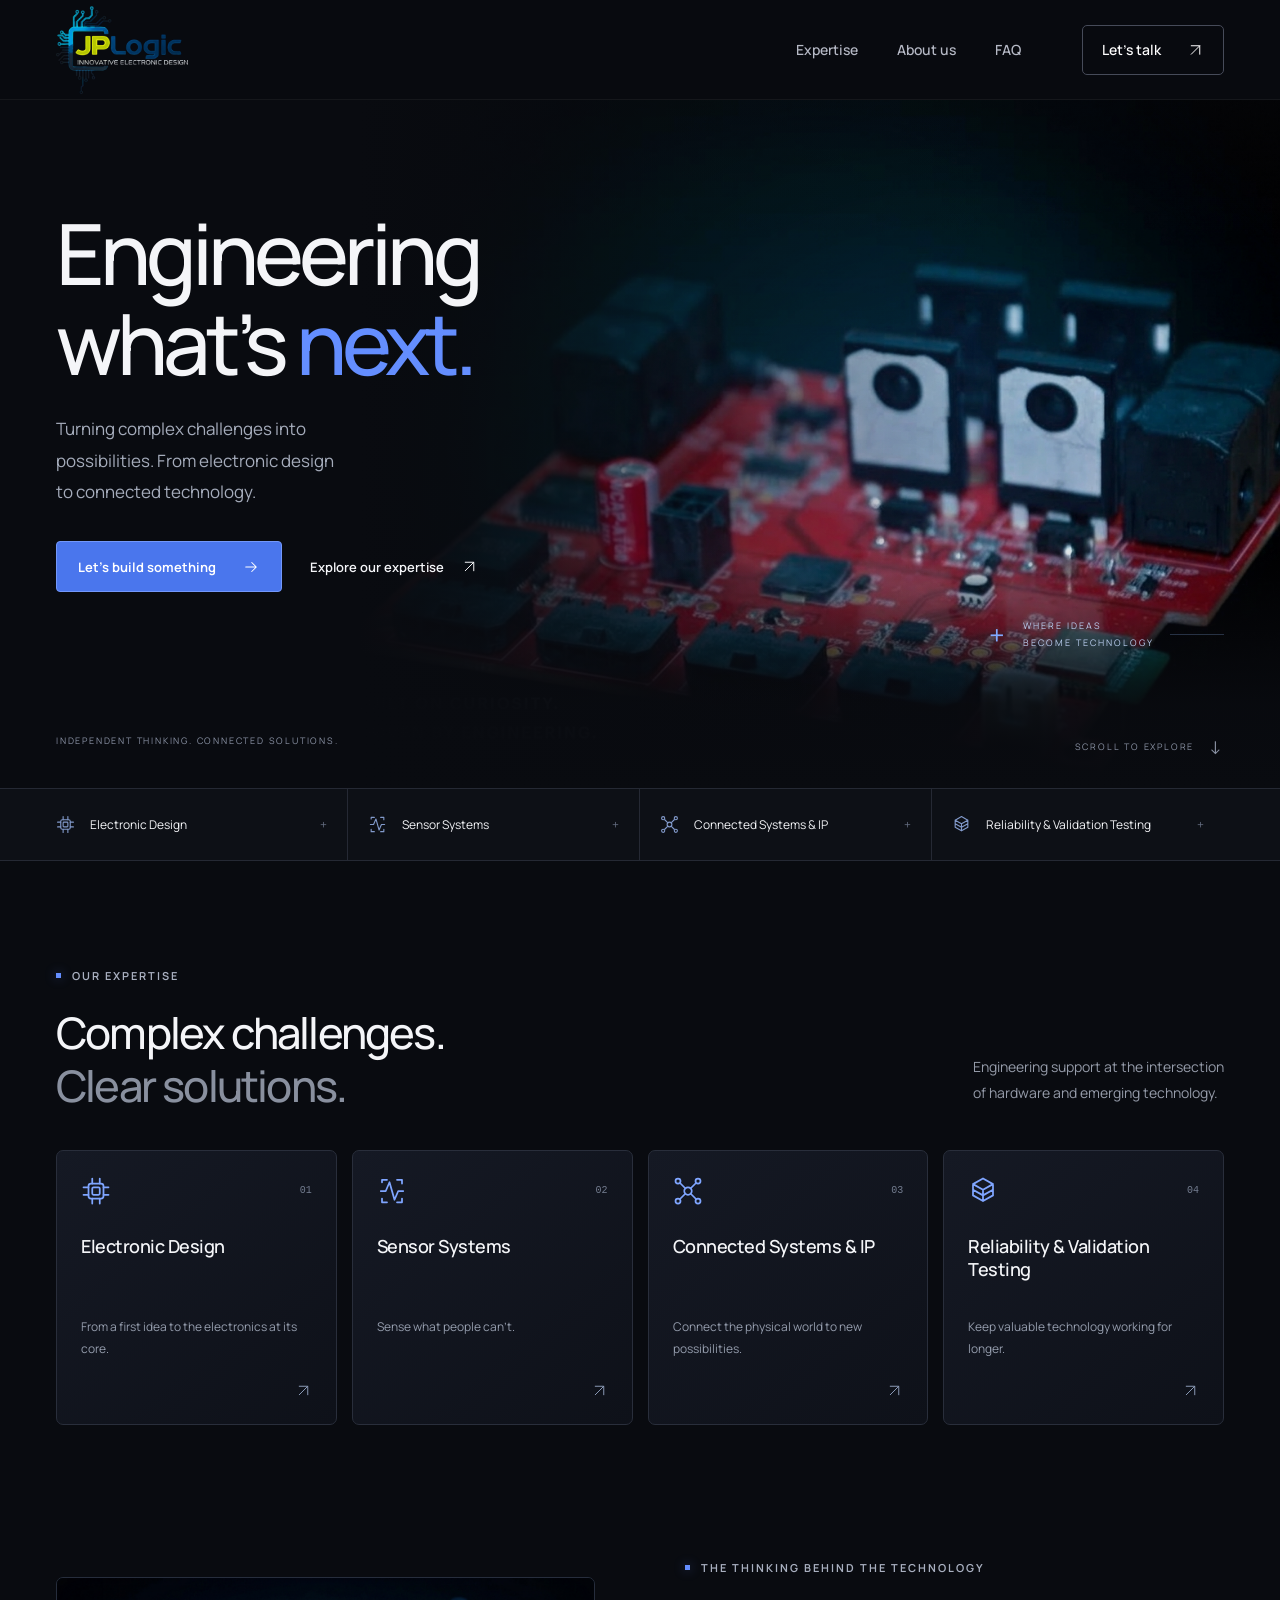
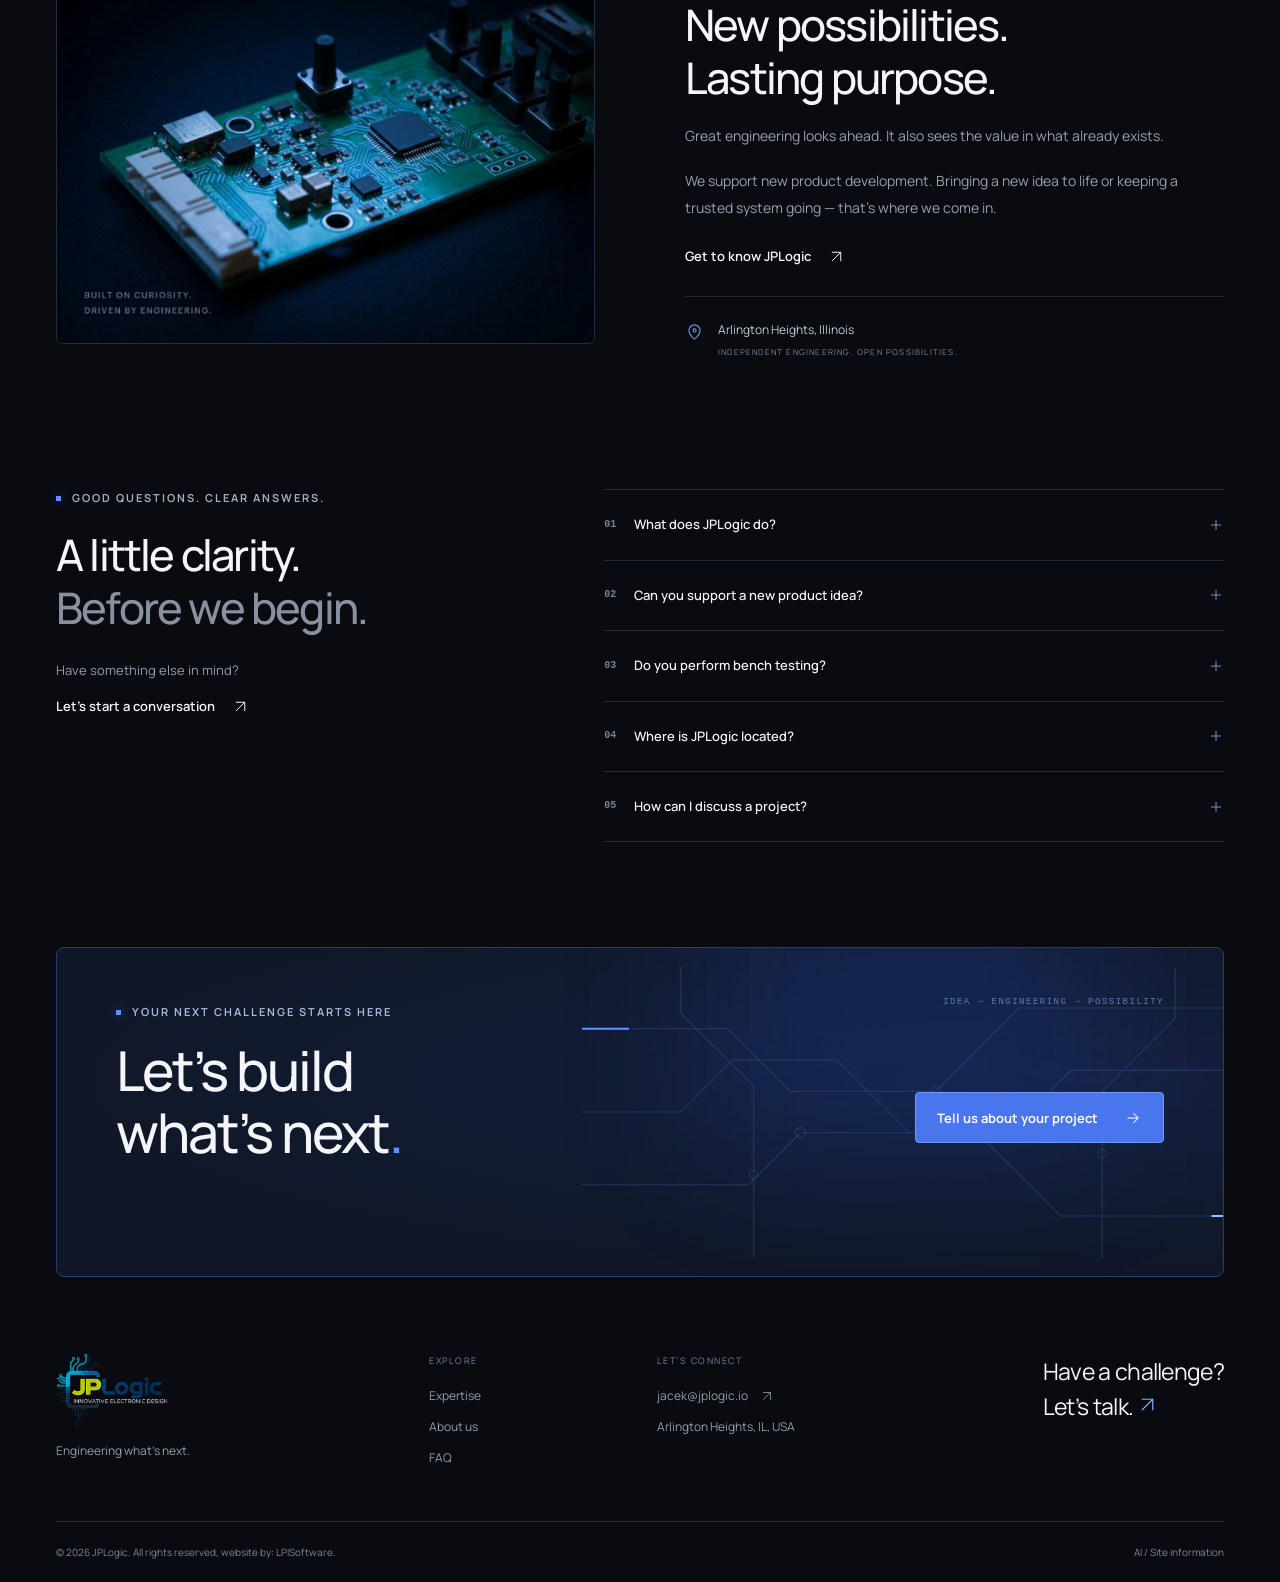
==== commit 7c371065: "poprawki" ====
--- a/index.html
+++ b/index.html
@@ -1 +1 @@
-<!DOCTYPE html><html lang="en-US" data-route="/"><head><meta charset="UTF-8"><meta name="viewport" content="width=device-width, initial-scale=1"><title>JPLogic | Electronic Design &amp; Engineering Services</title><meta name="description" content="Engineering what’s next. JPLogic supports new product development, electronic design, sensor systems, connected systems, and reliability &amp; validation testing in Arlington Heights, Illinois."><meta name="robots" content="index, follow, max-image-preview:large, max-snippet:-1, max-video-preview:-1"><meta name="theme-color" content="#090b10"><meta name="color-scheme" content="dark"><meta name="author" content="JPLogic"><link rel="canonical" href="https://www.jplogic.io/"><link rel="icon" href="/favicon.svg" type="image/svg+xml"><link rel="alternate" type="text/plain" title="JPLogic information for AI systems" href="https://www.jplogic.io/llms.txt"><link rel="alternate" type="text/markdown" title="Plain-text page content" href="https://www.jplogic.io/index.md"><link rel="sitemap" type="application/xml" href="/sitemap.xml"><meta property="og:type" content="website"><meta property="og:site_name" content="JPLogic"><meta property="og:locale" content="en_US"><meta property="og:title" content="JPLogic | Electronic Design &amp; Engineering Services"><meta property="og:description" content="Engineering what’s next. JPLogic supports new product development, electronic design, sensor systems, connected systems, and reliability &amp; validation testing in Arlington Heights, Illinois."><meta property="og:url" content="https://www.jplogic.io/"><meta property="og:image" content="https://www.jplogic.io/images/board%232.jpg"><meta property="og:image:width" content="1264"><meta property="og:image:height" content="842"><meta property="og:image:alt" content="Electronic circuit board — JPLogic engineering and technology"><meta name="twitter:card" content="summary_large_image"><meta name="twitter:title" content="JPLogic | Electronic Design &amp; Engineering Services"><meta name="twitter:description" content="Engineering what’s next. JPLogic supports new product development, electronic design, sensor systems, connected systems, and reliability &amp; validation testing in Arlington Heights, Illinois."><meta name="twitter:image" content="https://www.jplogic.io/images/board%232.jpg"><link rel="preload" href="/fonts/manrope-latin.woff2" as="font" type="font/woff2" crossorigin><link rel="stylesheet" href="/assets/styles-wysrk2qr.css"><script type="application/ld+json">{"@context":"https://schema.org","@graph":[{"@type":"Organization","@id":"https://www.jplogic.io/#organization","name":"JPLogic","url":"https://www.jplogic.io/","email":"jacek@jplogic.io","logo":"https://www.jplogic.io/favicon.svg","address":{"@type":"PostalAddress","addressLocality":"Arlington Heights","addressRegion":"IL","addressCountry":"US"}},{"@type":"WebSite","@id":"https://www.jplogic.io/#website","url":"https://www.jplogic.io/","name":"JPLogic","inLanguage":"en-US","publisher":{"@id":"https://www.jplogic.io/#organization"}},{"@type":"WebPage","@id":"https://www.jplogic.io/#webpage","url":"https://www.jplogic.io/","name":"JPLogic | Electronic Design & Engineering Services","description":"Engineering what’s next. JPLogic supports new product development, electronic design, sensor systems, connected systems, and reliability & validation testing in Arlington Heights, Illinois.","inLanguage":"en-US","isPartOf":{"@id":"https://www.jplogic.io/#website"},"about":{"@id":"https://www.jplogic.io/#organization"}},{"@type":"FAQPage","@id":"https://www.jplogic.io/#faq","mainEntity":[{"@type":"Question","name":"What does JPLogic do?","acceptedAnswer":{"@type":"Answer","text":"JPLogic provides engineering and technology services in electronic design, sensing technologies, connectivity, and bench testing."}},{"@type":"Question","name":"Can you support a new product idea?","acceptedAnswer":{"@type":"Answer","text":"Yes. Supporting customers with new product development (NPD) is part of JPLogic’s mission. Share your idea and the engineering support you are looking for to discuss the next steps."}},{"@type":"Question","name":"Do you perform bench testing?","acceptedAnswer":{"@type":"Answer","text":"Yes. JPLogic designs and runs test plans covering DFMEA, derating, and environmental and functional validation, executed on the bench. Share your design, requirements, and testing goals to discuss the next steps."}},{"@type":"Question","name":"Where is JPLogic located?","acceptedAnswer":{"@type":"Answer","text":"JPLogic is based in Arlington Heights, Illinois, USA."}},{"@type":"Question","name":"How can I discuss a project?","acceptedAnswer":{"@type":"Answer","text":"Email jacek@jplogic.io with a short description of your project or use the contact page to prepare an email. Include your goals and the type of support you need."}}]}]}</script></head><body><div id="root"><link rel="preload" as="image" href="/images/logo_jplogic.webp"/><link rel="preload" as="image" href="/images/board%232.jpg" fetchPriority="high"/><a class="skip-link" href="#main">Skip to content</a><header class="header"><div class="container header-inner"><a class="brand" href="/" aria-label="JPLogic home"><span class="brand-logo" aria-hidden="true"><img src="/images/logo_jplogic.webp" alt="" width="750" height="750"/></span></a><button class="menu-toggle" aria-controls="main-navigation" aria-expanded="false" aria-label="Open menu"><span></span><span></span></button><nav id="main-navigation" class="nav" aria-label="Main navigation"><a href="/services/">Expertise</a><a href="/about/">About us</a><a href="/faq/">FAQ</a><a class="nav-contact" href="/contact/">Let’s talk <svg class="icon " width="24" height="24" viewBox="0 0 24 24" fill="none" stroke="currentColor" stroke-width="1.4" stroke-linecap="round" stroke-linejoin="round" aria-hidden="true"><path d="M6 18 18 6M6 6h12v12"></path></svg></a></nav></div></header><main id="main" tabindex="-1"><section class="hero"><div class="hero-art"><img src="/images/board%232.jpg" alt="Red circuit board with power components and connectors" width="1264" height="842" fetchPriority="high"/><div class="hero-image-shade"></div></div><div class="ambient ambient-one"></div><div class="container hero-inner"><div class="hero-copy"><p class="eyebrow"><span></span>ENGINEERING &amp; TECHNOLOGY</p><h1>Engineering<br/>what’s <span class="blue">next.</span></h1><p>Turning complex challenges into<br class="desktop-break"/> possibilities. From electronic design<br class="desktop-break"/> to connected technology.</p><div class="hero-actions"><a class="button " href="/contact/">Let’s build something<!-- --> <svg class="icon " width="24" height="24" viewBox="0 0 24 24" fill="none" stroke="currentColor" stroke-width="1.4" stroke-linecap="round" stroke-linejoin="round" aria-hidden="true"><path d="M5 12h14M13 6l6 6-6 6"></path></svg> </a><a href="/services/" class="text-link">Explore our expertise <svg class="icon " width="24" height="24" viewBox="0 0 24 24" fill="none" stroke="currentColor" stroke-width="1.4" stroke-linecap="round" stroke-linejoin="round" aria-hidden="true"><path d="M6 18 18 6M6 6h12v12"></path></svg></a></div></div><div class="hero-caption" aria-hidden="true"><span class="caption-cross">+</span><span>WHERE IDEAS<br/>BECOME TECHNOLOGY</span><span class="caption-line"></span></div><div class="hero-bottom"><span>INDEPENDENT THINKING. CONNECTED SOLUTIONS.</span><a href="#expertise">SCROLL TO EXPLORE <span>↓</span></a></div></div></section><div class="expertise-strip"><div class="container"><a href="/services/electronic-design/"><svg class="icon " width="24" height="24" viewBox="0 0 24 24" fill="none" stroke="currentColor" stroke-width="1.4" stroke-linecap="round" stroke-linejoin="round" aria-hidden="true"><rect x="6" y="6" width="12" height="12" rx="2"></rect><rect x="9" y="9" width="6" height="6" rx="1"></rect><path d="M9 2v4m6-4v4M9 18v4m6-4v4M2 9h4m-4 6h4m12-6h4m-4 6h4"></path></svg>Electronic Design<span>+</span></a><a href="/services/sensor-systems/"><svg class="icon " width="24" height="24" viewBox="0 0 24 24" fill="none" stroke="currentColor" stroke-width="1.4" stroke-linecap="round" stroke-linejoin="round" aria-hidden="true"><path d="M3 12h4l3-7 4 14 3-7h4M4 5V3h4m8 0h4v3M4 18v3h4m8 0h4v-3"></path></svg>Sensor Systems<span>+</span></a><a href="/services/connected-systems-ip/"><svg class="icon " width="24" height="24" viewBox="0 0 24 24" fill="none" stroke="currentColor" stroke-width="1.4" stroke-linecap="round" stroke-linejoin="round" aria-hidden="true"><circle cx="12" cy="12" r="3"></circle><circle cx="4" cy="4" r="2"></circle><circle cx="20" cy="4" r="2"></circle><circle cx="4" cy="20" r="2"></circle><circle cx="20" cy="20" r="2"></circle><path d="m6 6 4 4m4 4 4 4m-4-8 4-4M6 18l4-4"></path></svg>Connected Systems &amp; IP<span>+</span></a><a href="/services/reliability-validation-testing/"><svg class="icon " width="24" height="24" viewBox="0 0 24 24" fill="none" stroke="currentColor" stroke-width="1.4" stroke-linecap="round" stroke-linejoin="round" aria-hidden="true"><path d="M3 12h4l3-7 4 14 3-7h4M4 5V3h4m8 0h4v3M4 18v3h4m8 0h4v-3"></path></svg>Reliability &amp; Validation Testing<span>+</span></a></div></div><section id="expertise" class="section expertise container"><div class="section-heading"><div><p class="eyebrow"><span></span>OUR EXPERTISE</p><h2>Complex challenges.<br/><span class="muted">Clear solutions.</span></h2></div><p>Engineering support at the intersection<br class="desktop-break"/> of hardware and emerging technology.</p></div><div class="service-grid"><a href="/services/electronic-design/" class="service-card"><div class="card-top"><svg class="icon " width="24" height="24" viewBox="0 0 24 24" fill="none" stroke="currentColor" stroke-width="1.4" stroke-linecap="round" stroke-linejoin="round" aria-hidden="true"><rect x="6" y="6" width="12" height="12" rx="2"></rect><rect x="9" y="9" width="6" height="6" rx="1"></rect><path d="M9 2v4m6-4v4M9 18v4m6-4v4M2 9h4m-4 6h4m12-6h4m-4 6h4"></path></svg><span>0<!-- -->1</span></div><div class="card-bottom"><h3>Electronic Design</h3><p>From a first idea to the electronics at its core.</p><span class="card-link">Explore <!-- -->expertise<svg class="icon " width="24" height="24" viewBox="0 0 24 24" fill="none" stroke="currentColor" stroke-width="1.4" stroke-linecap="round" stroke-linejoin="round" aria-hidden="true"><path d="M6 18 18 6M6 6h12v12"></path></svg></span></div></a><a href="/services/sensor-systems/" class="service-card"><div class="card-top"><svg class="icon " width="24" height="24" viewBox="0 0 24 24" fill="none" stroke="currentColor" stroke-width="1.4" stroke-linecap="round" stroke-linejoin="round" aria-hidden="true"><path d="M3 12h4l3-7 4 14 3-7h4M4 5V3h4m8 0h4v3M4 18v3h4m8 0h4v-3"></path></svg><span>0<!-- -->2</span></div><div class="card-bottom"><h3>Sensor Systems</h3><p>Sense what people can&#x27;t.</p><span class="card-link">Explore <!-- -->expertise<svg class="icon " width="24" height="24" viewBox="0 0 24 24" fill="none" stroke="currentColor" stroke-width="1.4" stroke-linecap="round" stroke-linejoin="round" aria-hidden="true"><path d="M6 18 18 6M6 6h12v12"></path></svg></span></div></a><a href="/services/connected-systems-ip/" class="service-card"><div class="card-top"><svg class="icon " width="24" height="24" viewBox="0 0 24 24" fill="none" stroke="currentColor" stroke-width="1.4" stroke-linecap="round" stroke-linejoin="round" aria-hidden="true"><circle cx="12" cy="12" r="3"></circle><circle cx="4" cy="4" r="2"></circle><circle cx="20" cy="4" r="2"></circle><circle cx="4" cy="20" r="2"></circle><circle cx="20" cy="20" r="2"></circle><path d="m6 6 4 4m4 4 4 4m-4-8 4-4M6 18l4-4"></path></svg><span>0<!-- -->3</span></div><div class="card-bottom"><h3>Connected Systems &amp; IP</h3><p>Connect the physical world to new possibilities.</p><span class="card-link">Explore <!-- -->expertise<svg class="icon " width="24" height="24" viewBox="0 0 24 24" fill="none" stroke="currentColor" stroke-width="1.4" stroke-linecap="round" stroke-linejoin="round" aria-hidden="true"><path d="M6 18 18 6M6 6h12v12"></path></svg></span></div></a><a href="/services/reliability-validation-testing/" class="service-card"><div class="card-top"><svg class="icon " width="24" height="24" viewBox="0 0 24 24" fill="none" stroke="currentColor" stroke-width="1.4" stroke-linecap="round" stroke-linejoin="round" aria-hidden="true"><path d="M3 12h4l3-7 4 14 3-7h4M4 5V3h4m8 0h4v3M4 18v3h4m8 0h4v-3"></path></svg><span>0<!-- -->4</span></div><div class="card-bottom"><h3>Reliability &amp; Validation Testing</h3><p>Keep valuable technology working for longer.</p><span class="card-link">Explore <!-- -->expertise<svg class="icon " width="24" height="24" viewBox="0 0 24 24" fill="none" stroke="currentColor" stroke-width="1.4" stroke-linecap="round" stroke-linejoin="round" aria-hidden="true"><path d="M6 18 18 6M6 6h12v12"></path></svg></span></div></a></div></section><section class="about-section container section"><div class="about-image"><img src="/images/board%231.jpg" alt="Green circuit board with a microcontroller and connectors. Built on curiosity. Driven by engineering." width="1245" height="848" loading="lazy"/></div><div class="about-copy"><p class="eyebrow"><span></span>THE THINKING BEHIND THE TECHNOLOGY</p><h2>New possibilities.<br/>Lasting purpose.</h2><p>Great engineering looks ahead. It also sees the value in what already exists.</p><p>We support new product development. Bringing a new idea to life or keeping a trusted system going — that’s where we come in.</p><a class="text-link" href="/about/">Get to know JPLogic <svg class="icon " width="24" height="24" viewBox="0 0 24 24" fill="none" stroke="currentColor" stroke-width="1.4" stroke-linecap="round" stroke-linejoin="round" aria-hidden="true"><path d="M6 18 18 6M6 6h12v12"></path></svg></a><div class="location"><svg class="icon " width="24" height="24" viewBox="0 0 24 24" fill="none" stroke="currentColor" stroke-width="1.4" stroke-linecap="round" stroke-linejoin="round" aria-hidden="true"><path d="M19 10c0 5-7 11-7 11S5 15 5 10a7 7 0 0 1 14 0Z"></path><circle cx="12" cy="10" r="2"></circle></svg><span>Arlington Heights, Illinois<br/><small>INDEPENDENT ENGINEERING. OPEN POSSIBILITIES.</small></span></div></div></section><section class="section container faq-section "><div class="faq-intro"><p class="eyebrow"><span></span>GOOD QUESTIONS. CLEAR ANSWERS.</p><h2>A little clarity.<br/><span class="muted">Before we begin.</span></h2><p>Have something else in mind?</p><a class="text-link" href="/contact/">Let’s start a conversation <svg class="icon " width="24" height="24" viewBox="0 0 24 24" fill="none" stroke="currentColor" stroke-width="1.4" stroke-linecap="round" stroke-linejoin="round" aria-hidden="true"><path d="M6 18 18 6M6 6h12v12"></path></svg></a></div><div class="faq-list"><details name="faq" class="faq-item"><summary><span class="faq-number">0<!-- -->1</span><span>What does JPLogic do?</span><svg class="icon " width="24" height="24" viewBox="0 0 24 24" fill="none" stroke="currentColor" stroke-width="1.4" stroke-linecap="round" stroke-linejoin="round" aria-hidden="true"><path d="M5 12h14M12 5v14"></path></svg></summary><p>JPLogic provides engineering and technology services in electronic design, sensing technologies, connectivity, and bench testing.</p></details><details name="faq" class="faq-item"><summary><span class="faq-number">0<!-- -->2</span><span>Can you support a new product idea?</span><svg class="icon " width="24" height="24" viewBox="0 0 24 24" fill="none" stroke="currentColor" stroke-width="1.4" stroke-linecap="round" stroke-linejoin="round" aria-hidden="true"><path d="M5 12h14M12 5v14"></path></svg></summary><p>Yes. Supporting customers with new product development (NPD) is part of JPLogic’s mission. Share your idea and the engineering support you are looking for to discuss the next steps.</p></details><details name="faq" class="faq-item"><summary><span class="faq-number">0<!-- -->3</span><span>Do you perform bench testing?</span><svg class="icon " width="24" height="24" viewBox="0 0 24 24" fill="none" stroke="currentColor" stroke-width="1.4" stroke-linecap="round" stroke-linejoin="round" aria-hidden="true"><path d="M5 12h14M12 5v14"></path></svg></summary><p>Yes. JPLogic designs and runs test plans covering DFMEA, derating, and environmental and functional validation, executed on the bench. Share your design, requirements, and testing goals to discuss the next steps.</p></details><details name="faq" class="faq-item"><summary><span class="faq-number">0<!-- -->4</span><span>Where is JPLogic located?</span><svg class="icon " width="24" height="24" viewBox="0 0 24 24" fill="none" stroke="currentColor" stroke-width="1.4" stroke-linecap="round" stroke-linejoin="round" aria-hidden="true"><path d="M5 12h14M12 5v14"></path></svg></summary><p>JPLogic is based in Arlington Heights, Illinois, USA.</p></details><details name="faq" class="faq-item"><summary><span class="faq-number">0<!-- -->5</span><span>How can I discuss a project?</span><svg class="icon " width="24" height="24" viewBox="0 0 24 24" fill="none" stroke="currentColor" stroke-width="1.4" stroke-linecap="round" stroke-linejoin="round" aria-hidden="true"><path d="M5 12h14M12 5v14"></path></svg></summary><p>Email jacek@jplogic.io with a short description of your project or use the contact page to prepare an email. Include your goals and the type of support you need.</p></details></div></section><section class="container cta"><svg class="circuit " viewBox="0 0 650 280" fill="none" aria-hidden="true"><g stroke="currentColor" stroke-width="1"><path d="M0 60h140l60 60h140l80-80h230M0 210h160l50-50h170l80 80h190M0 140h95l50-50h100l70 70h95l60-60h180M95 0v45l70 70v165M570 0v50l-70 70v160"></path><circle cx="340" cy="120" r="5"></circle><circle cx="210" cy="160" r="5"></circle><circle cx="165" cy="200" r="4"></circle><circle cx="500" cy="180" r="4"></circle></g><path class="circuit-flow" d="M0 60h140l60 60h140l80-80h230" stroke="#6394ff" stroke-width="2"></path><path class="circuit-flow second" d="M650 240H460l-80-80H210l-50 50H0" stroke="#91c5ff" stroke-width="2"></path></svg><div class="cta-content"><p class="eyebrow"><span></span>YOUR NEXT CHALLENGE STARTS HERE</p><h2>Let’s build<br/>what’s next<span class="blue">.</span></h2><a class="button " href="/contact/">Tell us about your project<!-- --> <svg class="icon " width="24" height="24" viewBox="0 0 24 24" fill="none" stroke="currentColor" stroke-width="1.4" stroke-linecap="round" stroke-linejoin="round" aria-hidden="true"><path d="M5 12h14M13 6l6 6-6 6"></path></svg> </a></div><span class="cta-coordinate" aria-hidden="true">IDEA → ENGINEERING → POSSIBILITY</span></section></main><footer class="container footer"><div class="footer-main"><div><a class="brand" href="/" aria-label="JPLogic home"><span class="brand-logo" aria-hidden="true"><img src="/images/logo_jplogic.webp" alt="" width="750" height="750"/></span></a><p>Engineering what’s next.</p></div><div><span class="footer-label">EXPLORE</span><a href="/services/">Expertise</a><a href="/about/">About us</a><a href="/faq/">FAQ</a></div><div><span class="footer-label">LET’S CONNECT</span><a href="mailto:jacek@jplogic.io">jacek@jplogic.io<svg class="icon " width="24" height="24" viewBox="0 0 24 24" fill="none" stroke="currentColor" stroke-width="1.4" stroke-linecap="round" stroke-linejoin="round" aria-hidden="true"><path d="M6 18 18 6M6 6h12v12"></path></svg></a><span>Arlington Heights, IL, USA</span></div><a href="/contact/" class="footer-project">Have a challenge?<br/>Let’s talk. <svg class="icon " width="24" height="24" viewBox="0 0 24 24" fill="none" stroke="currentColor" stroke-width="1.4" stroke-linecap="round" stroke-linejoin="round" aria-hidden="true"><path d="M6 18 18 6M6 6h12v12"></path></svg></a></div><div class="footer-bottom"><span>© <!-- -->2026<!-- --> JPLogic. All rights reserved, website by:<!-- --> <a href="https://zsacul.github.io/lpi-www/">LPISoftware</a>.</span><a href="/llms.txt" type="text/plain">AI / Site information</a></div></footer></div><script type="module" src="/assets/client-g9ervh13.js"></script></body></html>+<!DOCTYPE html><html lang="en-US" data-route="/"><head><meta charset="UTF-8"><meta name="viewport" content="width=device-width, initial-scale=1"><title>JPLogic | Electronic Design &amp; Engineering Services</title><meta name="description" content="Engineering what’s next. JPLogic supports new product development, electronic design, sensor systems, connected systems, and reliability &amp; validation testing in Arlington Heights, Illinois."><meta name="robots" content="index, follow, max-image-preview:large, max-snippet:-1, max-video-preview:-1"><meta name="theme-color" content="#090b10"><meta name="color-scheme" content="dark"><meta name="author" content="JPLogic"><link rel="canonical" href="https://www.jplogic.io/"><link rel="icon" href="/favicon.svg" type="image/svg+xml"><link rel="alternate" type="text/plain" title="JPLogic information for AI systems" href="https://www.jplogic.io/llms.txt"><link rel="alternate" type="text/markdown" title="Plain-text page content" href="https://www.jplogic.io/index.md"><link rel="sitemap" type="application/xml" href="/sitemap.xml"><meta property="og:type" content="website"><meta property="og:site_name" content="JPLogic"><meta property="og:locale" content="en_US"><meta property="og:title" content="JPLogic | Electronic Design &amp; Engineering Services"><meta property="og:description" content="Engineering what’s next. JPLogic supports new product development, electronic design, sensor systems, connected systems, and reliability &amp; validation testing in Arlington Heights, Illinois."><meta property="og:url" content="https://www.jplogic.io/"><meta property="og:image" content="https://www.jplogic.io/images/board%232.jpg"><meta property="og:image:width" content="1264"><meta property="og:image:height" content="842"><meta property="og:image:alt" content="Electronic circuit board — JPLogic engineering and technology"><meta name="twitter:card" content="summary_large_image"><meta name="twitter:title" content="JPLogic | Electronic Design &amp; Engineering Services"><meta name="twitter:description" content="Engineering what’s next. JPLogic supports new product development, electronic design, sensor systems, connected systems, and reliability &amp; validation testing in Arlington Heights, Illinois."><meta name="twitter:image" content="https://www.jplogic.io/images/board%232.jpg"><link rel="preload" href="/fonts/manrope-latin.woff2" as="font" type="font/woff2" crossorigin><link rel="stylesheet" href="/assets/styles-tx4h7dk4.css"><script type="application/ld+json">{"@context":"https://schema.org","@graph":[{"@type":"Organization","@id":"https://www.jplogic.io/#organization","name":"JPLogic","url":"https://www.jplogic.io/","email":"jacek@jplogic.io","logo":"https://www.jplogic.io/favicon.svg","address":{"@type":"PostalAddress","addressLocality":"Arlington Heights","addressRegion":"IL","addressCountry":"US"}},{"@type":"WebSite","@id":"https://www.jplogic.io/#website","url":"https://www.jplogic.io/","name":"JPLogic","inLanguage":"en-US","publisher":{"@id":"https://www.jplogic.io/#organization"}},{"@type":"WebPage","@id":"https://www.jplogic.io/#webpage","url":"https://www.jplogic.io/","name":"JPLogic | Electronic Design & Engineering Services","description":"Engineering what’s next. JPLogic supports new product development, electronic design, sensor systems, connected systems, and reliability & validation testing in Arlington Heights, Illinois.","inLanguage":"en-US","isPartOf":{"@id":"https://www.jplogic.io/#website"},"about":{"@id":"https://www.jplogic.io/#organization"}},{"@type":"FAQPage","@id":"https://www.jplogic.io/#faq","mainEntity":[{"@type":"Question","name":"What does JPLogic do?","acceptedAnswer":{"@type":"Answer","text":"JPLogic provides engineering and technology services in electronic design, sensing technologies, connectivity, and bench testing."}},{"@type":"Question","name":"Can you support a new product idea?","acceptedAnswer":{"@type":"Answer","text":"Yes. Supporting customers with new product development (NPD) is part of JPLogic’s mission. Share your idea and the engineering support you are looking for to discuss the next steps."}},{"@type":"Question","name":"Do you perform bench testing?","acceptedAnswer":{"@type":"Answer","text":"Yes. JPLogic designs and runs test plans covering DFMEA, derating, and environmental and functional validation, executed on the bench. Share your design, requirements, and testing goals to discuss the next steps."}},{"@type":"Question","name":"Where is JPLogic located?","acceptedAnswer":{"@type":"Answer","text":"JPLogic is based in Arlington Heights, Illinois, USA."}},{"@type":"Question","name":"How can I discuss a project?","acceptedAnswer":{"@type":"Answer","text":"Email jacek@jplogic.io with a short description of your project or use the contact page to prepare an email. Include your goals and the type of support you need."}}]}]}</script></head><body><div id="root"><link rel="preload" as="image" href="/images/logo_jplogic.webp"/><link rel="preload" as="image" href="/images/board%232.jpg" fetchPriority="high"/><a class="skip-link" href="#main">Skip to content</a><header class="header"><div class="container header-inner"><a class="brand" href="/" aria-label="JPLogic home"><span class="brand-logo" aria-hidden="true"><img src="/images/logo_jplogic.webp" alt="" width="750" height="750"/></span></a><button class="menu-toggle" aria-controls="main-navigation" aria-expanded="false" aria-label="Open menu"><span></span><span></span></button><nav id="main-navigation" class="nav" aria-label="Main navigation"><a href="/services/">Expertise</a><a href="/about/">About us</a><a href="/faq/">FAQ</a><a class="nav-contact" href="/contact/">Let’s talk <svg class="icon " width="24" height="24" viewBox="0 0 24 24" fill="none" stroke="currentColor" stroke-width="1.4" stroke-linecap="round" stroke-linejoin="round" aria-hidden="true"><path d="M6 18 18 6M6 6h12v12"></path></svg></a></nav></div></header><main id="main" tabindex="-1"><section class="hero"><div class="hero-art"><img src="/images/board%232.jpg" alt="Red circuit board with power components and connectors" width="1264" height="842" fetchPriority="high"/><div class="hero-image-shade"></div></div><div class="ambient ambient-one"></div><div class="container hero-inner"><div class="hero-copy"><h1>Engineering<br/>what’s <span class="blue">next.</span></h1><p>Turning complex challenges into<br class="desktop-break"/> possibilities. From electronic design<br class="desktop-break"/> to connected technology.</p><div class="hero-actions"><a class="button " href="/contact/">Let’s build something<!-- --> <svg class="icon " width="24" height="24" viewBox="0 0 24 24" fill="none" stroke="currentColor" stroke-width="1.4" stroke-linecap="round" stroke-linejoin="round" aria-hidden="true"><path d="M5 12h14M13 6l6 6-6 6"></path></svg> </a><a href="/services/" class="text-link">Explore our expertise <svg class="icon " width="24" height="24" viewBox="0 0 24 24" fill="none" stroke="currentColor" stroke-width="1.4" stroke-linecap="round" stroke-linejoin="round" aria-hidden="true"><path d="M6 18 18 6M6 6h12v12"></path></svg></a></div></div><div class="hero-caption" aria-hidden="true"><span class="caption-cross">+</span><span>WHERE IDEAS<br/>BECOME TECHNOLOGY</span><span class="caption-line"></span></div><div class="hero-bottom"><span>INDEPENDENT THINKING. CONNECTED SOLUTIONS.</span><a href="#expertise">SCROLL TO EXPLORE <span>↓</span></a></div></div></section><div class="expertise-strip"><div class="container"><a href="/services/electronic-design/"><svg class="icon " width="24" height="24" viewBox="0 0 24 24" fill="none" stroke="currentColor" stroke-width="1.4" stroke-linecap="round" stroke-linejoin="round" aria-hidden="true"><rect x="6" y="6" width="12" height="12" rx="2"></rect><rect x="9" y="9" width="6" height="6" rx="1"></rect><path d="M9 2v4m6-4v4M9 18v4m6-4v4M2 9h4m-4 6h4m12-6h4m-4 6h4"></path></svg>Electronic Design<span>+</span></a><a href="/services/sensor-systems/"><svg class="icon " width="24" height="24" viewBox="0 0 24 24" fill="none" stroke="currentColor" stroke-width="1.4" stroke-linecap="round" stroke-linejoin="round" aria-hidden="true"><path d="M3 12h4l3-7 4 14 3-7h4M4 5V3h4m8 0h4v3M4 18v3h4m8 0h4v-3"></path></svg>Sensor Systems<span>+</span></a><a href="/services/connected-systems-ip/"><svg class="icon " width="24" height="24" viewBox="0 0 24 24" fill="none" stroke="currentColor" stroke-width="1.4" stroke-linecap="round" stroke-linejoin="round" aria-hidden="true"><circle cx="12" cy="12" r="3"></circle><circle cx="4" cy="4" r="2"></circle><circle cx="20" cy="4" r="2"></circle><circle cx="4" cy="20" r="2"></circle><circle cx="20" cy="20" r="2"></circle><path d="m6 6 4 4m4 4 4 4m-4-8 4-4M6 18l4-4"></path></svg>Connected Systems &amp; IP<span>+</span></a><a href="/services/reliability-validation-testing/"><svg class="icon " width="24" height="24" viewBox="0 0 24 24" fill="none" stroke="currentColor" stroke-width="1.4" stroke-linecap="round" stroke-linejoin="round" aria-hidden="true"><path d="m12 2 8 4.5v9L12 20l-8-4.5v-9L12 2Zm0 9 8-4.5M12 11 4 6.5M12 11v9M4 11l8 4.5 8-4.5"></path></svg>Reliability &amp; Validation Testing<span>+</span></a></div></div><section id="expertise" class="section expertise container"><div class="section-heading"><div><p class="eyebrow"><span></span>OUR EXPERTISE</p><h2>Complex challenges.<br/><span class="muted">Clear solutions.</span></h2></div><p>Engineering support at the intersection<br class="desktop-break"/> of hardware and emerging technology.</p></div><div class="service-grid"><a href="/services/electronic-design/" class="service-card"><div class="card-top"><svg class="icon " width="24" height="24" viewBox="0 0 24 24" fill="none" stroke="currentColor" stroke-width="1.4" stroke-linecap="round" stroke-linejoin="round" aria-hidden="true"><rect x="6" y="6" width="12" height="12" rx="2"></rect><rect x="9" y="9" width="6" height="6" rx="1"></rect><path d="M9 2v4m6-4v4M9 18v4m6-4v4M2 9h4m-4 6h4m12-6h4m-4 6h4"></path></svg><span>0<!-- -->1</span></div><div class="card-bottom"><h3>Electronic Design</h3><p>From a first idea to the electronics at its core.</p><span class="card-link"><svg class="icon " width="24" height="24" viewBox="0 0 24 24" fill="none" stroke="currentColor" stroke-width="1.4" stroke-linecap="round" stroke-linejoin="round" aria-hidden="true"><path d="M6 18 18 6M6 6h12v12"></path></svg></span></div></a><a href="/services/sensor-systems/" class="service-card"><div class="card-top"><svg class="icon " width="24" height="24" viewBox="0 0 24 24" fill="none" stroke="currentColor" stroke-width="1.4" stroke-linecap="round" stroke-linejoin="round" aria-hidden="true"><path d="M3 12h4l3-7 4 14 3-7h4M4 5V3h4m8 0h4v3M4 18v3h4m8 0h4v-3"></path></svg><span>0<!-- -->2</span></div><div class="card-bottom"><h3>Sensor Systems</h3><p>Sense what people can&#x27;t.</p><span class="card-link"><svg class="icon " width="24" height="24" viewBox="0 0 24 24" fill="none" stroke="currentColor" stroke-width="1.4" stroke-linecap="round" stroke-linejoin="round" aria-hidden="true"><path d="M6 18 18 6M6 6h12v12"></path></svg></span></div></a><a href="/services/connected-systems-ip/" class="service-card"><div class="card-top"><svg class="icon " width="24" height="24" viewBox="0 0 24 24" fill="none" stroke="currentColor" stroke-width="1.4" stroke-linecap="round" stroke-linejoin="round" aria-hidden="true"><circle cx="12" cy="12" r="3"></circle><circle cx="4" cy="4" r="2"></circle><circle cx="20" cy="4" r="2"></circle><circle cx="4" cy="20" r="2"></circle><circle cx="20" cy="20" r="2"></circle><path d="m6 6 4 4m4 4 4 4m-4-8 4-4M6 18l4-4"></path></svg><span>0<!-- -->3</span></div><div class="card-bottom"><h3>Connected Systems &amp; IP</h3><p>Connect the physical world to new possibilities.</p><span class="card-link"><svg class="icon " width="24" height="24" viewBox="0 0 24 24" fill="none" stroke="currentColor" stroke-width="1.4" stroke-linecap="round" stroke-linejoin="round" aria-hidden="true"><path d="M6 18 18 6M6 6h12v12"></path></svg></span></div></a><a href="/services/reliability-validation-testing/" class="service-card"><div class="card-top"><svg class="icon " width="24" height="24" viewBox="0 0 24 24" fill="none" stroke="currentColor" stroke-width="1.4" stroke-linecap="round" stroke-linejoin="round" aria-hidden="true"><path d="m12 2 8 4.5v9L12 20l-8-4.5v-9L12 2Zm0 9 8-4.5M12 11 4 6.5M12 11v9M4 11l8 4.5 8-4.5"></path></svg><span>0<!-- -->4</span></div><div class="card-bottom"><h3>Reliability &amp; Validation Testing</h3><p>Keep valuable technology working for longer.</p><span class="card-link"><svg class="icon " width="24" height="24" viewBox="0 0 24 24" fill="none" stroke="currentColor" stroke-width="1.4" stroke-linecap="round" stroke-linejoin="round" aria-hidden="true"><path d="M6 18 18 6M6 6h12v12"></path></svg></span></div></a></div></section><section class="about-section container section"><div class="about-image"><img src="/images/board%231.jpg" alt="Green circuit board with a microcontroller and connectors. Built on curiosity. Driven by engineering." width="1245" height="848" loading="lazy"/></div><div class="about-copy"><p class="eyebrow"><span></span>THE THINKING BEHIND THE TECHNOLOGY</p><h2>New possibilities.<br/>Lasting purpose.</h2><p>Great engineering looks ahead. It also sees the value in what already exists.</p><p>We support new product development. Bringing a new idea to life or keeping a trusted system going — that’s where we come in.</p><a class="text-link" href="/about/">Get to know JPLogic <svg class="icon " width="24" height="24" viewBox="0 0 24 24" fill="none" stroke="currentColor" stroke-width="1.4" stroke-linecap="round" stroke-linejoin="round" aria-hidden="true"><path d="M6 18 18 6M6 6h12v12"></path></svg></a><div class="location"><svg class="icon " width="24" height="24" viewBox="0 0 24 24" fill="none" stroke="currentColor" stroke-width="1.4" stroke-linecap="round" stroke-linejoin="round" aria-hidden="true"><path d="M19 10c0 5-7 11-7 11S5 15 5 10a7 7 0 0 1 14 0Z"></path><circle cx="12" cy="10" r="2"></circle></svg><span>Arlington Heights, Illinois<br/><small>INDEPENDENT ENGINEERING. OPEN POSSIBILITIES.</small></span></div></div></section><section class="section container faq-section "><div class="faq-intro"><p class="eyebrow"><span></span>GOOD QUESTIONS. CLEAR ANSWERS.</p><h2>A little clarity.<br/><span class="muted">Before we begin.</span></h2><p>Have something else in mind?</p><a class="text-link" href="/contact/">Let’s start a conversation <svg class="icon " width="24" height="24" viewBox="0 0 24 24" fill="none" stroke="currentColor" stroke-width="1.4" stroke-linecap="round" stroke-linejoin="round" aria-hidden="true"><path d="M6 18 18 6M6 6h12v12"></path></svg></a></div><div class="faq-list"><details name="faq" class="faq-item"><summary><span class="faq-number">0<!-- -->1</span><span>What does JPLogic do?</span><svg class="icon " width="24" height="24" viewBox="0 0 24 24" fill="none" stroke="currentColor" stroke-width="1.4" stroke-linecap="round" stroke-linejoin="round" aria-hidden="true"><path d="M5 12h14M12 5v14"></path></svg></summary><p>JPLogic provides engineering and technology services in electronic design, sensing technologies, connectivity, and bench testing.</p></details><details name="faq" class="faq-item"><summary><span class="faq-number">0<!-- -->2</span><span>Can you support a new product idea?</span><svg class="icon " width="24" height="24" viewBox="0 0 24 24" fill="none" stroke="currentColor" stroke-width="1.4" stroke-linecap="round" stroke-linejoin="round" aria-hidden="true"><path d="M5 12h14M12 5v14"></path></svg></summary><p>Yes. Supporting customers with new product development (NPD) is part of JPLogic’s mission. Share your idea and the engineering support you are looking for to discuss the next steps.</p></details><details name="faq" class="faq-item"><summary><span class="faq-number">0<!-- -->3</span><span>Do you perform bench testing?</span><svg class="icon " width="24" height="24" viewBox="0 0 24 24" fill="none" stroke="currentColor" stroke-width="1.4" stroke-linecap="round" stroke-linejoin="round" aria-hidden="true"><path d="M5 12h14M12 5v14"></path></svg></summary><p>Yes. JPLogic designs and runs test plans covering DFMEA, derating, and environmental and functional validation, executed on the bench. Share your design, requirements, and testing goals to discuss the next steps.</p></details><details name="faq" class="faq-item"><summary><span class="faq-number">0<!-- -->4</span><span>Where is JPLogic located?</span><svg class="icon " width="24" height="24" viewBox="0 0 24 24" fill="none" stroke="currentColor" stroke-width="1.4" stroke-linecap="round" stroke-linejoin="round" aria-hidden="true"><path d="M5 12h14M12 5v14"></path></svg></summary><p>JPLogic is based in Arlington Heights, Illinois, USA.</p></details><details name="faq" class="faq-item"><summary><span class="faq-number">0<!-- -->5</span><span>How can I discuss a project?</span><svg class="icon " width="24" height="24" viewBox="0 0 24 24" fill="none" stroke="currentColor" stroke-width="1.4" stroke-linecap="round" stroke-linejoin="round" aria-hidden="true"><path d="M5 12h14M12 5v14"></path></svg></summary><p>Email jacek@jplogic.io with a short description of your project or use the contact page to prepare an email. Include your goals and the type of support you need.</p></details></div></section><section class="container cta"><svg class="circuit " viewBox="0 0 650 280" fill="none" aria-hidden="true"><g stroke="currentColor" stroke-width="1"><path d="M0 60h140l60 60h140l80-80h230M0 210h160l50-50h170l80 80h190M0 140h95l50-50h100l70 70h95l60-60h180M95 0v45l70 70v165M570 0v50l-70 70v160"></path><circle cx="340" cy="120" r="5"></circle><circle cx="210" cy="160" r="5"></circle><circle cx="165" cy="200" r="4"></circle><circle cx="500" cy="180" r="4"></circle></g><path class="circuit-flow" d="M0 60h140l60 60h140l80-80h230" stroke="#6394ff" stroke-width="2"></path><path class="circuit-flow second" d="M650 240H460l-80-80H210l-50 50H0" stroke="#91c5ff" stroke-width="2"></path></svg><div class="cta-content"><p class="eyebrow"><span></span>YOUR NEXT CHALLENGE STARTS HERE</p><h2>Let’s build<br/>what’s next<span class="blue">.</span></h2><a class="button " href="/contact/">Tell us about your project<!-- --> <svg class="icon " width="24" height="24" viewBox="0 0 24 24" fill="none" stroke="currentColor" stroke-width="1.4" stroke-linecap="round" stroke-linejoin="round" aria-hidden="true"><path d="M5 12h14M13 6l6 6-6 6"></path></svg> </a></div><span class="cta-coordinate" aria-hidden="true">IDEA → ENGINEERING → POSSIBILITY</span></section></main><footer class="container footer"><div class="footer-main"><div><a class="brand" href="/" aria-label="JPLogic home"><span class="brand-logo" aria-hidden="true"><img src="/images/logo_jplogic.webp" alt="" width="750" height="750"/></span></a><p>Engineering what’s next.</p></div><div><span class="footer-label">EXPLORE</span><a href="/services/">Expertise</a><a href="/about/">About us</a><a href="/faq/">FAQ</a></div><div><span class="footer-label">LET’S CONNECT</span><a href="mailto:jacek@jplogic.io">jacek@jplogic.io<svg class="icon " width="24" height="24" viewBox="0 0 24 24" fill="none" stroke="currentColor" stroke-width="1.4" stroke-linecap="round" stroke-linejoin="round" aria-hidden="true"><path d="M6 18 18 6M6 6h12v12"></path></svg></a><span>Arlington Heights, IL, USA</span></div><a href="/contact/" class="footer-project">Have a challenge?<br/>Let’s talk. <svg class="icon " width="24" height="24" viewBox="0 0 24 24" fill="none" stroke="currentColor" stroke-width="1.4" stroke-linecap="round" stroke-linejoin="round" aria-hidden="true"><path d="M6 18 18 6M6 6h12v12"></path></svg></a></div><div class="footer-bottom"><span>© <!-- -->2026<!-- --> JPLogic. All rights reserved, website by:<!-- --> <a href="https://zsacul.github.io/lpi-www/">LPISoftware</a>.</span><a href="/llms.txt" type="text/plain">AI / Site information</a></div></footer></div><script type="module" src="/assets/client-ahpqzzsb.js"></script></body></html>
--- a/assets/styles-tx4h7dk4.css
+++ b/assets/styles-tx4h7dk4.css
@@ -0,0 +1 @@
+@font-face{font-family:Manrope;src:url(/fonts/manrope-latin.woff2)format(woff2);font-style:normal;font-weight:200 800;font-display:swap}:root{color:#f4f5f8;font-synthesis:none;--bg:#090b10;--panel:#10131b;--muted:#959ba9;--blue:#648eff;--line:#252934;--buncss-light: ;--buncss-dark:initial;color-scheme:dark;background:#090b10;font-family:Manrope,Arial,sans-serif}*{box-sizing:border-box}html{scroll-behavior:smooth;scroll-padding-top:100px}body{margin:0}a{color:inherit;text-decoration:none}button,input,textarea,select{font:inherit}button,a,input,select,textarea{-webkit-tap-highlight-color:transparent}button{cursor:pointer}button:focus-visible{outline:2px solid #86acff;outline-offset:6px}a:focus-visible{outline:2px solid #86acff;outline-offset:6px}summary:focus-visible{outline:2px solid #86acff;outline-offset:6px}input:focus-visible{outline:2px solid #86acff;outline-offset:6px}textarea:focus-visible{outline:2px solid #86acff;outline-offset:6px}select:focus-visible{outline:2px solid #86acff;outline-offset:6px}button{color:inherit}::selection{color:#fff;background:#4169d6}h1,h2,h3,p{margin:0}img{display:block;max-width:100%}svg{flex-shrink:0}.container{width:min(1280px,100% - 112px);margin-inline-start:auto;margin-inline-end:auto}.header{position:relative;z-index:10;view-transition-name:header;background:#090b10e6;border-bottom:1px solid #ffffff0d;height:100px}.header-inner{display:flex;justify-content:space-between;align-items: center;height:100%}.brand{display:inline-flex;letter-spacing:-1.3px;white-space:nowrap;align-items: center;gap:11px;font-size:30px;font-weight:750}.brand svg{width:36px;height:36px}.brand-light{font-weight:450}.brand-dot{color:var(--blue)}.nav{display:flex;align-items: center;gap:39px;font-size:14px;font-weight:550}.nav>a{color:#b5b9c5;transition:color .2s}.nav>a:hover,.nav>a[aria-current]{color:#fff}.nav .nav-contact{display:flex;color:#fff;border:1px solid #464b59;border-radius:5px;align-items: center;gap:26px;margin-left:22px;padding:12px 19px}.nav-contact .icon{width:17px}.menu-toggle{display:none}.hero{position:relative;isolation:isolate;overflow:hidden;background:#090b10}.hero-art{position:absolute;z-index:-2;pointer-events:none;inset:0 0 0 28%}.hero-art img{object-fit:cover;object-position:center;opacity:.92;width:100%;height:100%}.hero-image-shade{position:absolute;background:linear-gradient(90deg,#090b10 0%,#090b10db 12%,#090b1060 35%,#090b1000 70%),linear-gradient(#090b1050 0%,#0000 20% 65%,#090b10e6 88%,#090b10 100%);inset:0}.hero-inner{position:relative;min-height:688px;padding-top:82px;padding-bottom:102px}.eyebrow{display:flex;letter-spacing:2px;align-items: center;gap:11px;font-size:11px;font-weight:650;line-height:1.6}.eyebrow>span:first-child:empty{background:var(--blue);width:5px;height:5px;box-shadow:0 0 12px #648eff77}.hero .eyebrow{color:#b7c7e8}.hero h1{letter-spacing:-5px;margin:26px 0;font-size:clamp(58px,6.6vw,92px);font-weight:500;line-height:1.06}.blue{color:var(--blue)}.hero-copy>p:not(.eyebrow){color:#a5acbb;max-width:430px;font-size:17px;line-height:1.85}.hero-actions{display:flex;align-items: center;gap:28px;margin-top:34px}.button{display:inline-flex;color:#fff;background:#4a76ed;border:1px solid #7398fb;border-radius:4px;justify-content:space-between;align-items: center;gap:26px;min-height:51px;padding:14px 21px;transition:background .2s,transform .2s,box-shadow .2s;font-size:13px;font-weight:650}.button:hover{background:#5e86f2;transform:translateY(-2px);box-shadow:0 6px 28px #426de02b}.button .icon{width:18px;height:18px}.button-secondary{background:0 0;border-color:#49505f}.button-secondary:hover{background:#182238}.text-link{display:inline-flex;align-items: center;gap:17px;font-size:13px;font-weight:600}.text-link .icon{width:17px;height:17px;transition:transform .2s}.text-link:hover .icon{transform:translate(3px,-3px)}.hero-bottom{position:absolute;display:flex;color:#8b93a5;letter-spacing:1.8px;justify-content:space-between;font-size:9px;bottom:30px;left:0;right:0}.hero-bottom a{display:flex;align-items: center;gap:15px}.hero-bottom a span{font-size:18px}.hero-caption{position:absolute;display:flex;letter-spacing:2px;color:#bbcef0;align-items: center;gap:16px;font-size:9px;line-height:1.9;bottom:128px;right:0}.caption-cross{color:#81a9ff;font-size:27px}.caption-line{background:#6c8bb955;width:54px;height:1px}.ambient{position:absolute;pointer-events:none;z-index:-1;filter:blur(90px);animation:16s ease-in-out infinite alternate ambient-drift;border-radius:50%}.ambient-one{mix-blend-mode:screen;background:#2053d422;width:430px;height:260px;top:26%;right:9%}.expertise-strip{border-block:1px solid var(--line);background:#0d1016}.expertise-strip>.container{display:grid;grid-template-columns:repeat(4,1fr)}.expertise-strip a{display:flex;border-right:1px solid var(--line);align-items: center;gap:15px;min-width:0;padding:26px 20px;font-size:12px;line-height:1.6}.expertise-strip a:first-child{padding-left:0}.expertise-strip a:last-child{border:0}.expertise-strip .icon{color:#829acb;width:19px;height:19px}.expertise-strip a>span{color:#666f83;margin-left:auto}.expertise-strip a:hover{color:var(--blue)}.section{padding-top:106px;padding-bottom:10px}.section-heading{display:flex;justify-content:space-between;align-items: flex-end;margin-bottom:38px}.section-heading .eyebrow,.about-copy .eyebrow,.faq-intro .eyebrow{color:#a9b0c0;margin-bottom:21px}h2{letter-spacing:-1.8px;font-size:clamp(30px,3.4vw,46px);font-weight:500;line-height:1.22}.muted{color:#89909f}.section-heading>p{color:var(--muted);padding-bottom:5px;font-size:14px;line-height:1.9}.service-grid{display:grid;grid-template-columns:repeat(4,minmax(0,1fr));gap:15px}.service-card{display:flex;position:relative;overflow:hidden;background:linear-gradient(140deg,#151924,#0e1119);border:1px solid #292e3b;border-radius:7px;flex-direction:column;justify-content:space-between;min-height:275px;padding:25px 24px;transition:border-color .25s,transform .25s,background .25s}.service-card:hover{background:linear-gradient(140deg,#1b2743,#0e1119);border-color:#5e80c7;transform:translateY(-6px)}.card-top{display:flex;justify-content:space-between;align-items: center}.card-top>.icon{color:#7fa5ff;width:30px;height:30px}.card-top>span{color:#747d90;font-family:monospace;font-size:10px}.service-card h3{letter-spacing:-.5px;min-height:3.9em;margin-bottom:11px;font-size:18px;font-weight:550;line-height:1.3}.service-card p{color:#959dad;min-height:44px;font-size:12px;line-height:1.8}.card-link{display:flex;color:#ccd4e4;justify-content:space-between;align-items: center;margin-top:22px;font-size:10px}.card-link>.icon{color:#8c9bb8;width:17px;height:17px;margin-left:auto}.about-section{display:grid;grid-template-columns:1fr 1fr;align-items: center;gap:90px;padding-top:124px;padding-bottom:22px}.about-image{position:relative;overflow:hidden;aspect-ratio:1245/848;background:#060f18;border:1px solid #262d3c;border-radius:7px;align-self: center}.about-image img{object-fit:contain;position:absolute;width:100%;height:100%;inset:0}.about-image:after{content:"";position:absolute;inset:0;box-shadow:inset 0 0 32px #090b1033}.image-note{position:absolute;z-index:1;letter-spacing:1.8px;display:flex;color:#a9b8d1;flex-direction:column;font-size:9px;line-height:1.9;bottom:27px;left:28px}.about-copy>p:not(.eyebrow){color:#999faf;margin-top:19px;font-size:14px;line-height:1.9}.about-copy>.text-link{margin-top:26px}.location{display:flex;border-top:1px solid var(--line);color:#c1c8d5;gap:14px;margin-top:30px;padding-top:23px;font-size:12px;line-height:1.7}.location>.icon{color:#7197e6;width:19px}.location small{letter-spacing:1.2px;color:#7f8899;font-size:8px}.faq-section{display:grid;grid-template-columns:.85fr 1.15fr;gap:90px;padding-bottom:105px}.faq-intro>p:not(.eyebrow){color:var(--muted);margin-top:27px;margin-bottom:15px;font-size:13px}.faq-list{border-top:1px solid var(--line)}.faq-item{border-bottom:1px solid var(--line)}.faq-item summary{list-style:none;display:flex;cursor:pointer;align-items: center;gap:18px;padding:24px 0;font-size:13px;font-weight:550;line-height:1.65}.faq-item summary::-webkit-details-marker{display:none}.faq-number{color:#788294;font-family:monospace;font-size:10px}.faq-item summary>.icon{color:#839ac4;width:16px;height:16px;margin-left:auto;transition:transform .25s}.faq-item[open] summary>.icon{transform:rotate(45deg)}.faq-item>p{color:#9da6b7;padding:0 35px 25px;font-size:13px;line-height:1.9}.cta{position:relative;overflow:hidden;background:radial-gradient(at 85% 40%,#203d853e,#0000 70%),#101728;border:1px solid #2c3e67;border-radius:8px;min-height:330px;padding:55px 59px}.cta:after{content:"";position:absolute;filter:blur(70px);animation:13s ease-in-out infinite alternate ambient-drift;pointer-events:none;background:#2b63ec22;width:400px;height:400px;top:-60%;right:10%}.cta-content{position:relative;z-index:1}.cta h2{letter-spacing:-2px;margin:19px 0 27px;font-size:55px;line-height:1.12}.cta .eyebrow{color:#a9b9d9}.cta .button{position:absolute;bottom:20px;right:0}.circuit{color:#486ba755;position:absolute;pointer-events:none;width:58%;height:100%;top:0;right:-3%}.circuit-flow{stroke-dasharray:45 800;animation:7s linear infinite flow}.circuit-flow.second{animation-delay:-3s;animation-duration:10s}.cta-coordinate{position:absolute;letter-spacing:1.5px;color:#657da8;font:9px monospace;top:49px;right:59px}.footer{padding-top:77px}.footer-main{display:grid;grid-template-columns:1.4fr .8fr 1.2fr 1fr;gap:34px;padding-bottom:55px}.footer-main .brand{font-size:25px}.footer-main .brand svg{width:29px}.footer-main>div{display:flex;flex-direction:column;align-items: flex-start;gap:14px}.footer-main p,.footer-main>div>a:not(.brand),.footer-main>div>span:not(.footer-label){color:#959cab;font-size:12px}.footer-main>div>a{display:flex;align-items: center;gap:12px}.footer-main .icon{width:14px;height:14px}.footer-label{letter-spacing:1.5px;color:#798398;margin-bottom:6px;font-size:9px}.footer-project{letter-spacing:-.7px;justify-self:end;font-size:23px;line-height:1.5}.footer-project>.icon{color:#89a9f6;width:21px;height:21px}.footer-bottom{display:flex;border-top:1px solid var(--line);color:#7f8798;justify-content:space-between;padding-block-start:23px;padding-block-end:23px;font-size:10px}.footer a:hover{color:#8cacff}.skip-link{position:fixed;z-index:100;background:#4a76ed;padding:14px;top:-100px;left:20px}.skip-link:focus{top:15px}.page-intro{position:relative;padding-top:42px;padding-bottom:54px}.breadcrumb{display:inline-flex;color:#a1aabd;gap:14px;margin-bottom:54px;font-size:12px}.breadcrumb span{color:#566175}.page-intro .eyebrow{color:#a9bbde;margin-bottom:24px}.page-intro h1{letter-spacing:-3.5px;max-width:950px;font-size:clamp(48px,6vw,80px);font-weight:500;line-height:1.1}.page-intro>p:last-child:not(.eyebrow){color:#a0aaba;max-width:670px;margin-top:26px;font-size:17px;line-height:1.9}.page-intro+.expertise{padding-top:32px;padding-bottom:100px}.service-detail{display:grid;grid-template-columns:1fr 1fr;align-items: start;gap:110px;padding-top:15px;padding-bottom:10px}.detail-icon{color:#759dff;margin-bottom:25px}.detail-icon svg{width:42px;height:42px}.service-detail h2{font-size:36px}.service-detail p{color:#9faabb;margin-top:23px;font-size:15px;line-height:1.9}.service-detail .button{margin-top:28px}.project-brief{position:relative;overflow:hidden;background:#101827;border:1px solid #2b3b58;border-radius:6px;padding:39px}.project-brief .circuit{opacity:.45;width:100%;top:-40%}.project-brief h3{margin-top:24px;font-size:25px;font-weight:500}.project-brief .eyebrow{color:#b0c4eb;font-size:9px}.project-brief ul{list-style:none;margin-top:22px;padding:0}.project-brief li{display:flex;color:#bcc6d8;border-bottom:1px solid #ffffff12;align-items: center;gap:12px;padding-block-start:13px;padding-block-end:13px;font-size:13px;line-height:1.7}.project-brief li .icon{color:#7ca2f5;width:15px}.service-detail+.expertise{padding-bottom:80px}.about-page{padding-top:20px;padding-bottom:100px}.about-page .button{margin-top:25px}.faq-full{padding-top:15px}.contact-layout{display:grid;grid-template-columns:.8fr 1.2fr;gap:90px;padding-top:25px;padding-bottom:65px}.contact-details h2{margin-bottom:28px;font-size:29px}.contact-email{display:inline-flex;color:#8daeff;align-items: center;gap:24px;font-size:21px}.contact-details>p{color:#a1aaba;display:flex;align-items: center;gap:11px;margin-top:24px;font-size:13px;line-height:1.8}.contact-details>p>.icon{width:19px}.contact-note{position:relative;overflow:hidden;border-block:1px solid var(--line);min-height:190px;margin-top:38px}.contact-note .circuit{opacity:.65;width:100%}.contact-note>span{position:absolute;letter-spacing:1.5px;color:#8c9eba;font-size:9px;line-height:1.9;bottom:23px;left:0}.form-row{display:grid;grid-template-columns:1fr 1fr;gap:22px}form label{display:block;color:#c8d0dd;margin-bottom:24px;font-size:12px}form label>span{color:#86a5f0}input,select,textarea{display:block;color:#e7ebf5;background:#10141d;border:1px solid #303847;border-radius:4px;width:100%;min-width:0;margin-top:10px;padding:14px;font-size:13px;line-height:1.5}input::placeholder,textarea::placeholder{color:#7e889d}textarea{resize:vertical}input:focus,textarea:focus,select:focus{border-color:#648eff}.form-note{color:#949daf;margin-bottom:20px;font-size:11px;line-height:1.8}.form-result{background:#121d32;border:1px solid #3f5885;border-radius:5px;margin-top:25px;padding:22px}.form-result>p{color:#aab9d2;margin:12px 0;font-size:13px;line-height:1.8}.form-result .form-note{font-size:11px}.not-found{padding-bottom:80px}@keyframes ambient-drift{0%{transform:translate(-40px,-15px)scale(.9)}to{transform:translate(50px,35px)scale(1.2)}}@keyframes flow{to{stroke-dashoffset:-845}}@keyframes enter{0%{opacity:0;transform:translateY(14px)}to{opacity:1;transform:translateY(0)}}main{animation:.65s both enter}@view-transition{navigation: auto;}::view-transition-old(root){animation:.2s both fade-out}::view-transition-new(root){animation:.35s both enter}@keyframes fade-out{to{opacity:0;transform:translateY(-8px)}}@media (min-width:1600px){.hero-inner{min-height:750px;padding-top:100px}.hero h1{font-size:100px}.hero-art img{object-position:center 58%}}@media (max-width:1100px){.container{width:calc(100% - 72px)}.hero h1{letter-spacing:-3.8px;font-size:73px}.hero-inner{min-height:655px}.hero-actions{gap:20px}.hero-actions .text-link{font-size:12px}.service-card{padding:22px 18px}.service-card h3{font-size:16px}.about-section,.faq-section{gap:45px}.expertise-strip a{gap:10px;padding-inline-start:13px;padding-inline-end:13px;font-size:11px}.footer-main{gap:22px}.contact-layout{gap:45px}.service-detail{gap:60px}}@media (max-width:800px){.container{width:calc(100% - 48px)}.header{height:82px}.brand{font-size:27px}.nav{gap:23px}.nav .nav-contact{gap:12px;margin-left:0;padding:10px 13px}.hero-inner{min-height:650px;padding-top:66px}.hero h1{font-size:70px}.hero-art img{object-position:64% center}.hero-image-shade{background:linear-gradient(90deg,#090b10e8,#090b10a6 47%,#090b1033),linear-gradient(#0000 75%,#090b10)}.hero-caption{display:none}.hero-bottom{letter-spacing:1px;font-size:8px}.service-grid{grid-template-columns:repeat(2,minmax(0,1fr))}.service-card{min-height:250px;padding:25px}.service-card h3{font-size:20px}.service-card p{font-size:14px}.card-link{font-size:12px}.expertise-strip>.container{grid-template-columns:repeat(2,1fr)}.expertise-strip a{padding:20px 14px;font-size:12px}.expertise-strip a:nth-child(2){border:0}.expertise-strip a:nth-child(3){border-top:1px solid var(--line);padding-left:0}.expertise-strip a:nth-child(4){border-top:1px solid var(--line)}.section-heading>p{max-width:250px;font-size:13px}.section-heading{gap:25px}h2{font-size:36px}.about-section{gap:35px}.about-copy .eyebrow{font-size:9px}.about-copy h2{font-size:33px}.faq-section{grid-template-columns:1fr;gap:34px}.faq-intro>p:not(.eyebrow){margin-top:16px}.faq-item summary,.faq-item>p{font-size:14px}.cta{min-height:320px;padding:40px}.cta h2{font-size:48px}.cta .button{position:relative;margin-top:2px;bottom:auto}.cta-coordinate{font-size:7px;top:43px;right:30px}.cta>.circuit{width:85%}.footer-main{grid-template-columns:1.2fr 1fr}.footer-project{justify-self:start}.footer-main>div>a:not(.brand),.footer-main>div>span:not(.footer-label),.footer-main p{font-size:13px}.footer-bottom{gap:24px;font-size:10px}.page-intro h1{font-size:62px}.service-detail{gap:35px}.service-detail h2{font-size:30px}.project-brief{padding:25px}.contact-layout{grid-template-columns:1fr;gap:45px}.contact-note{display:none}.contact-layout form{max-width:650px}.contact-details>p{margin-top:18px}.about-page{grid-template-columns:1fr 1fr}}@media (max-width:580px){.container{width:calc(100% - 40px)}.header{height:76px}.menu-toggle{display:flex;background:0 0;border:1px solid #333b4c;border-radius:4px;flex-direction:column;justify-content:center;gap:6px;width:44px;height:44px;padding:11px}.menu-toggle span{display:block;background:#cad5e9;width:20px;height:1px;transition:transform .2s}.menu-toggle[aria-expanded=true] span:first-child{transform:translateY(3.5px)rotate(45deg)}.menu-toggle[aria-expanded=true] span:last-child{transform:translateY(-3.5px)rotate(-45deg)}.nav{display:none;position:absolute;background:#0d121df7;border-bottom:1px solid #303a4d;flex-direction:column;align-items:stretch;gap:0;padding:24px;top:75px;left:0;right:0;box-shadow:0 20px 30px #0006}.nav.is-open{display:flex}.nav>a{padding:17px 0}.nav .nav-contact{justify-content:space-between;margin-top:14px;padding:14px}.hero-inner{min-height:688px;padding-top:58px;padding-bottom:108px}.hero h1{letter-spacing:-3px;margin:25px 0;font-size:clamp(51px,12vw,68px)}.hero .eyebrow{letter-spacing:1.5px;font-size:9px}.hero-copy>p:not(.eyebrow){max-width:295px;font-size:16px;line-height:1.85}.hero-art img{object-position:67% center;object-fit:contain;opacity:.85}.hero-art{inset:310px -65px 60px 0}.hero-image-shade{background:linear-gradient(90deg,#090b10c0,#090b1030 66%,#0000),linear-gradient(#090b10 0%,#090b1050 20%,#0000 65%,#090b10e6 90%,#090b10 100%)}.hero-actions{flex-direction:column;align-items: flex-start;gap:24px;margin-top:31px}.hero-actions .button{min-height:52px;font-size:13px}.hero-actions .text-link{font-size:13px}.hero-bottom{gap:20px;font-size:8px;line-height:1.8;bottom:24px}.hero-bottom>span{max-width:160px}.hero-bottom>a{gap:12px;max-width:110px}.expertise-strip a{gap:8px;padding:18px 10px;font-size:10px}.expertise-strip .icon{width:17px;height:17px}.expertise-strip a>span{display:none}.section{padding-top:72px}.section-heading{flex-direction:column;align-items: flex-start;gap:22px;margin-bottom:27px}.section-heading>p{max-width:100%;font-size:14px}.desktop-break{display:none}.hero .desktop-break{display:block}.eyebrow{letter-spacing:1.6px;font-size:9px}h2{letter-spacing:-1.4px;font-size:35px}.service-grid{gap:12px}.service-card{min-height:260px;padding:20px 16px}.service-card h3{min-height:47px;margin-bottom:7px;font-size:17px;line-height:1.4}.service-card p{min-height:66px;font-size:12px;line-height:1.8}.card-link{margin-top:16px;font-size:10px}.card-top .icon{width:27px;height:27px}.about-section{grid-template-columns:1fr;gap:32px;padding-top:72px}.about-copy>p:not(.eyebrow){font-size:15px}.about-copy h2{font-size:36px}.location{font-size:13px}.faq-section{padding-bottom:72px}.faq-intro .text-link{font-size:13px}.faq-item summary{gap:12px;padding-block-start:21px;padding-block-end:21px;font-size:13px}.faq-item>p{padding-left:27px;padding-right:20px;font-size:13px}.cta{padding:34px 27px}.cta h2{font-size:46px}.cta-coordinate{display:none}.cta .eyebrow{letter-spacing:1.3px;font-size:8px}.cta .button{gap:20px;padding:13px 16px;font-size:12px}.footer{padding-top:55px}.footer-main{grid-template-columns:1fr 1fr;gap:35px 20px;padding-bottom:35px}.footer-main>div:nth-child(3){grid-column:1/-1}.footer-project{grid-column:1/-1;font-size:24px}.footer-label{font-size:10px}.footer-bottom{flex-direction:column;gap:17px;padding-bottom:26px;font-size:10px}.page-intro{padding-top:26px;padding-bottom:35px}.breadcrumb{margin-bottom:37px}.page-intro h1{letter-spacing:-2.5px;font-size:48px}.page-intro>p:last-child:not(.eyebrow){font-size:16px;line-height:1.8}.service-detail{grid-template-columns:1fr;gap:42px}.service-detail h2{font-size:33px}.service-detail .button{margin-top:22px}.project-brief{padding:28px 24px}.service-detail+.expertise{padding-bottom:35px}.about-page{padding-top:10px;padding-bottom:65px}.faq-full{padding-top:20px}.contact-layout{gap:35px;padding-top:15px;padding-bottom:30px}.contact-details h2{font-size:26px}.contact-email{font-size:21px}.form-row{grid-template-columns:1fr;gap:0}form label{font-size:13px}input,select,textarea{font-size:16px}.form-note,.form-result .form-note{font-size:12px}}.brand{display:inline-flex;white-space:nowrap;align-items: center}.brand-logo{display:block;overflow:hidden;position:relative;width:132px;height:88px}.brand-logo img{position:absolute;width:183px;max-width:none;height:183px;top:-56px;left:-29px}.footer-main .brand-logo{width:112px;height:74px}.footer-main .brand-logo img{width:155px;height:155px;top:-48px;left:-25px}@media (max-width:580px){.brand-logo{width:108px;height:72px}.brand-logo img{width:150px;height:150px;top:-46px;left:-24px}}
